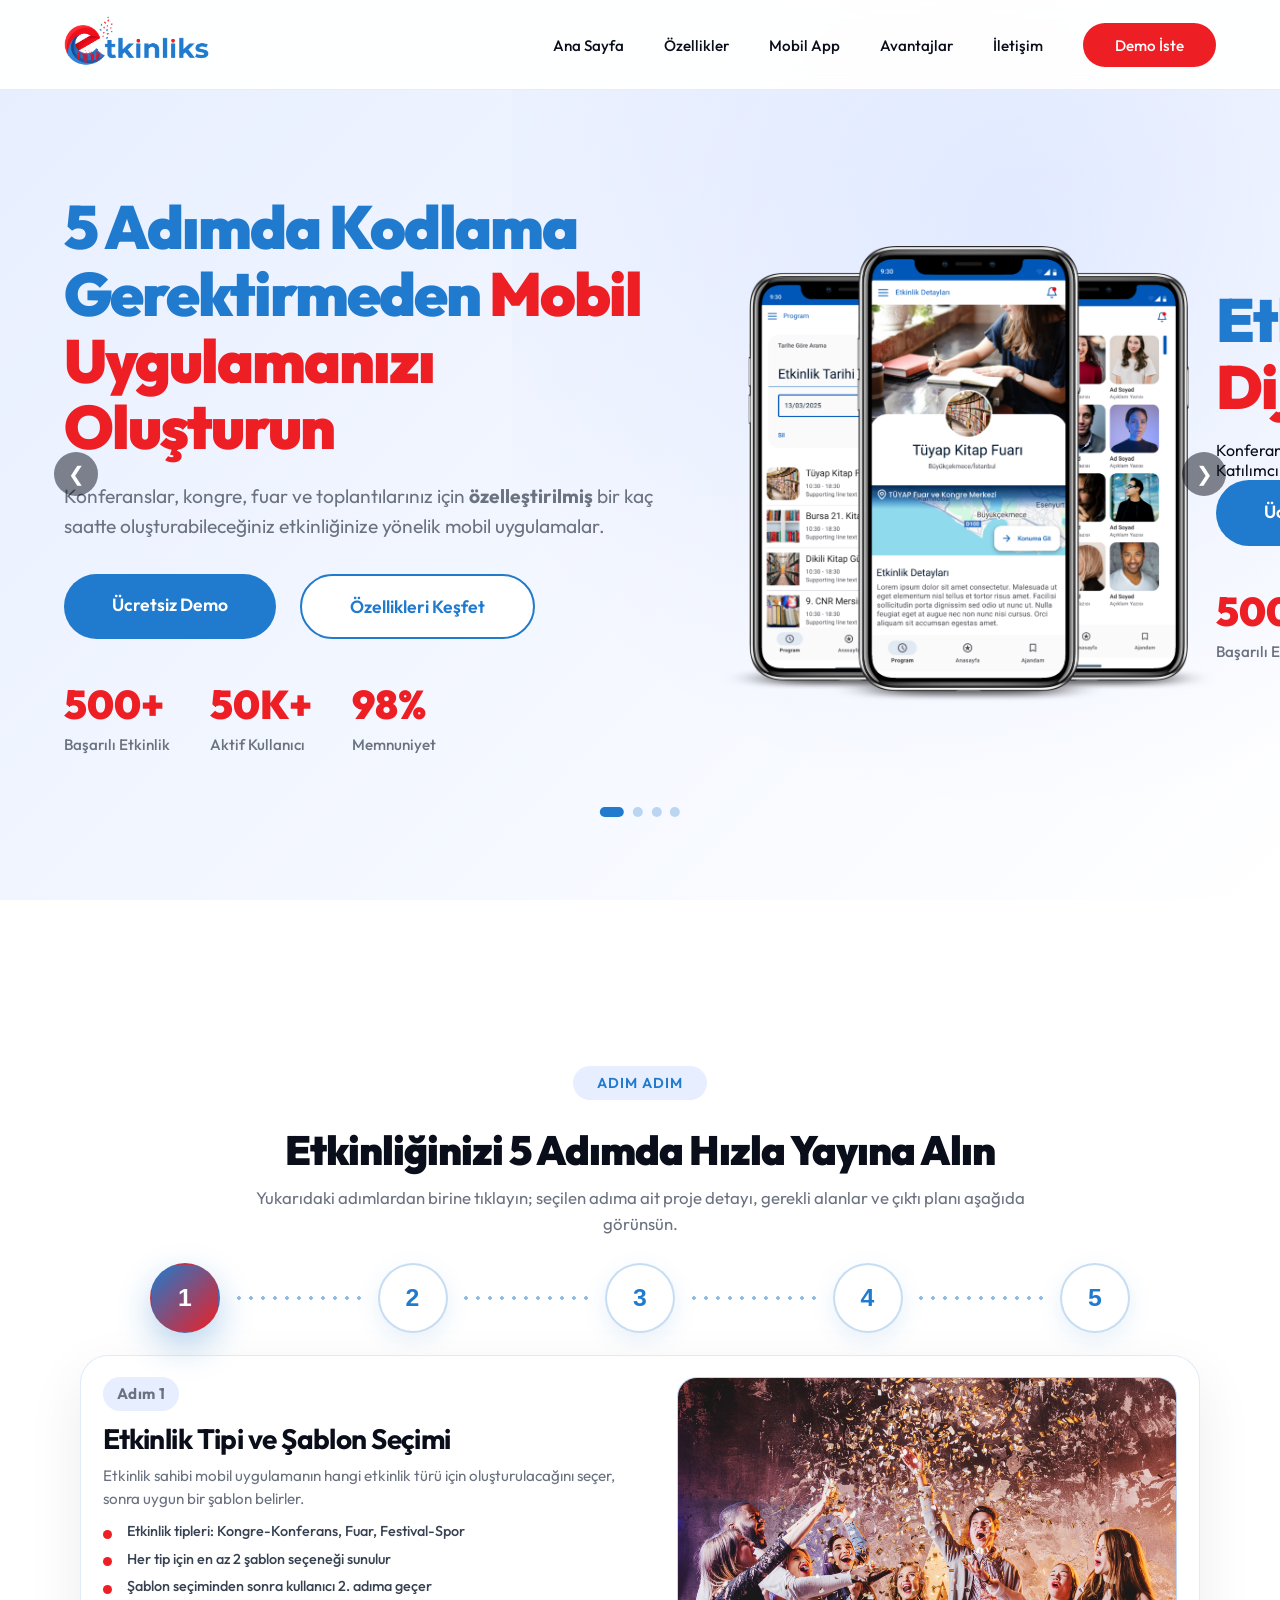
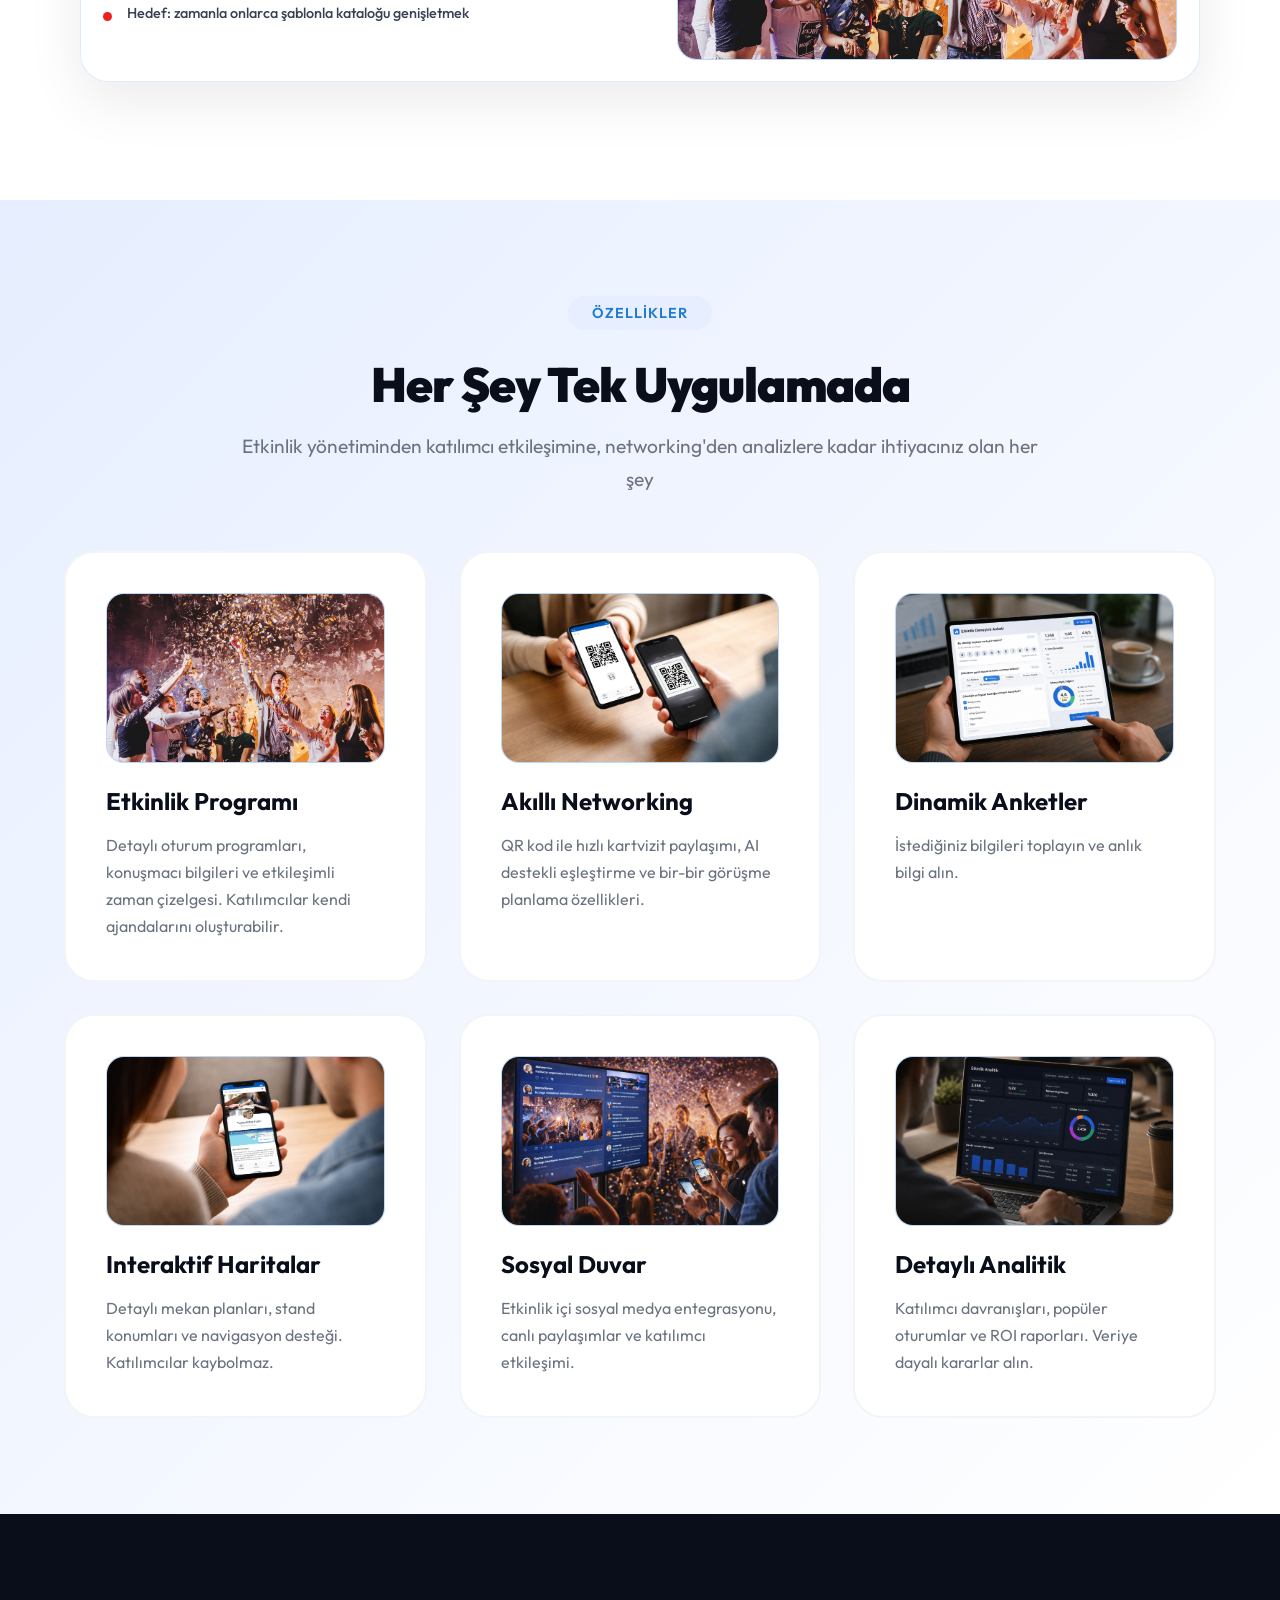
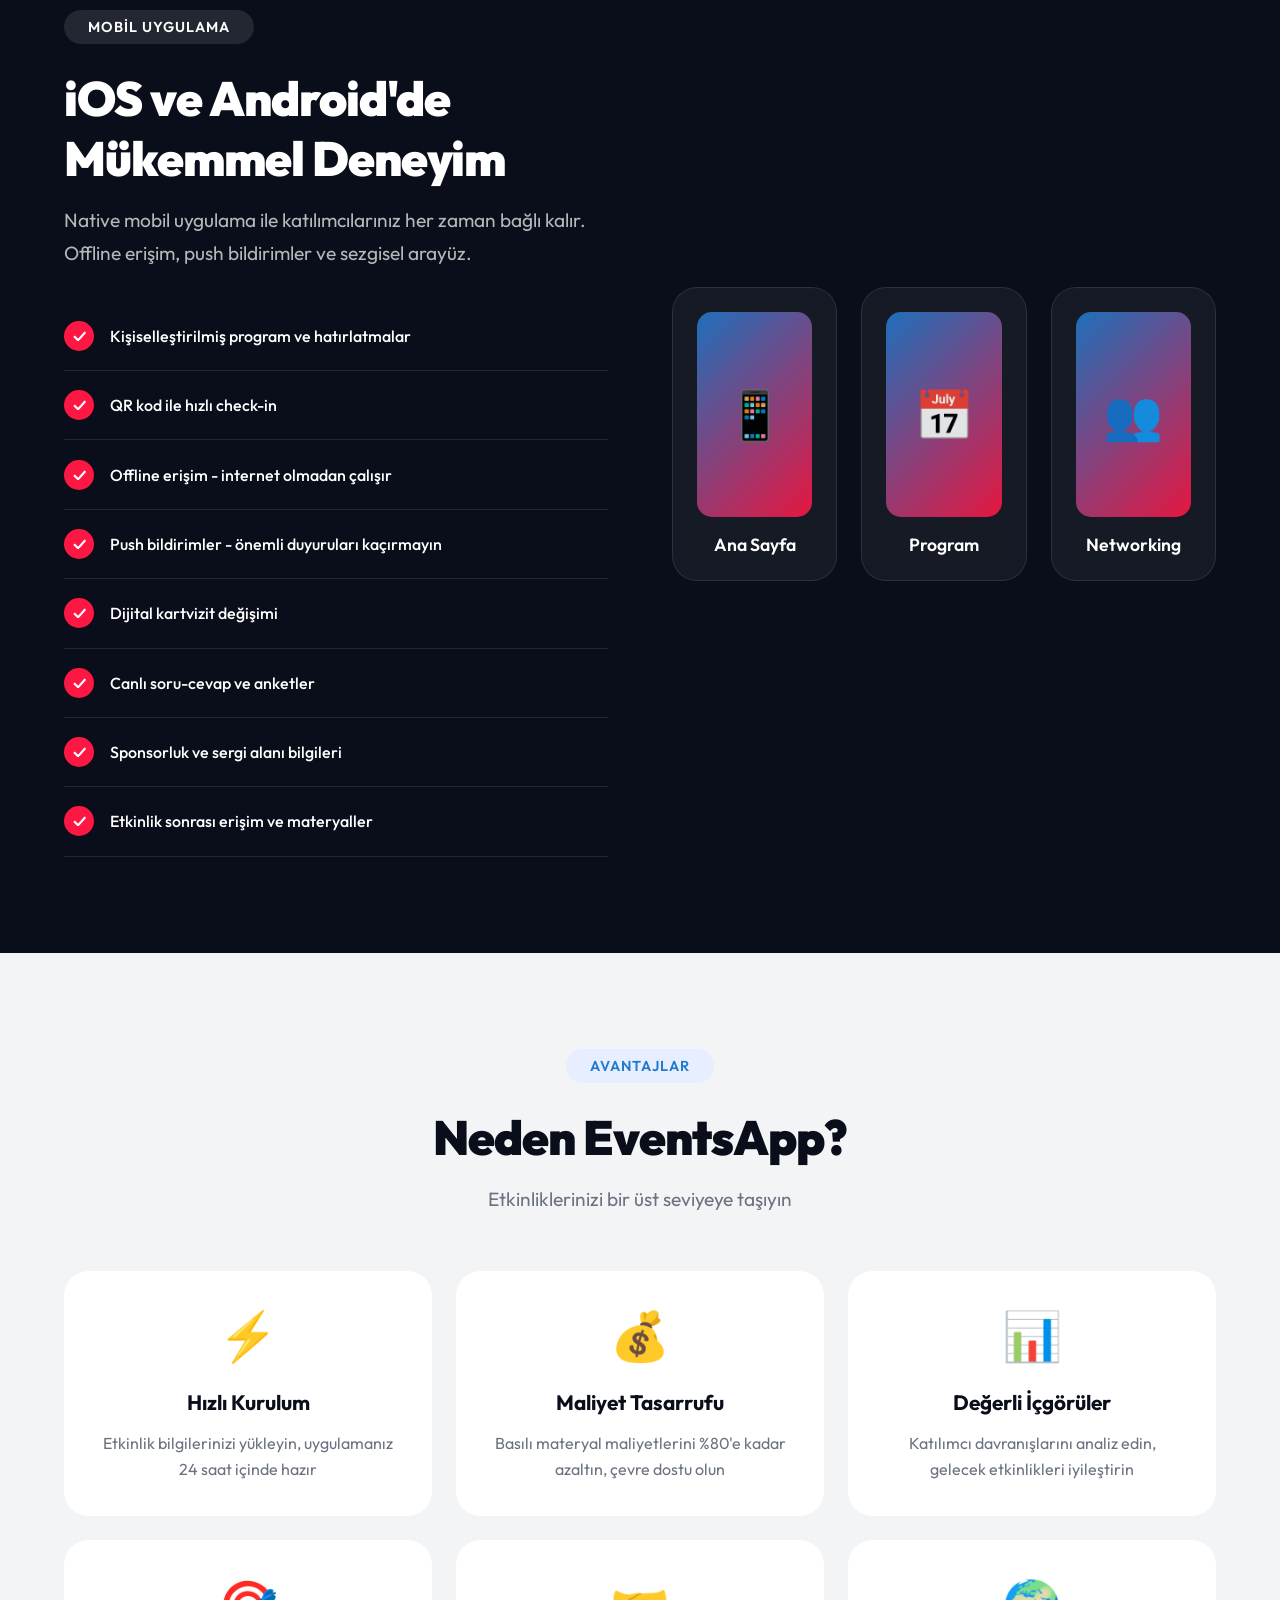
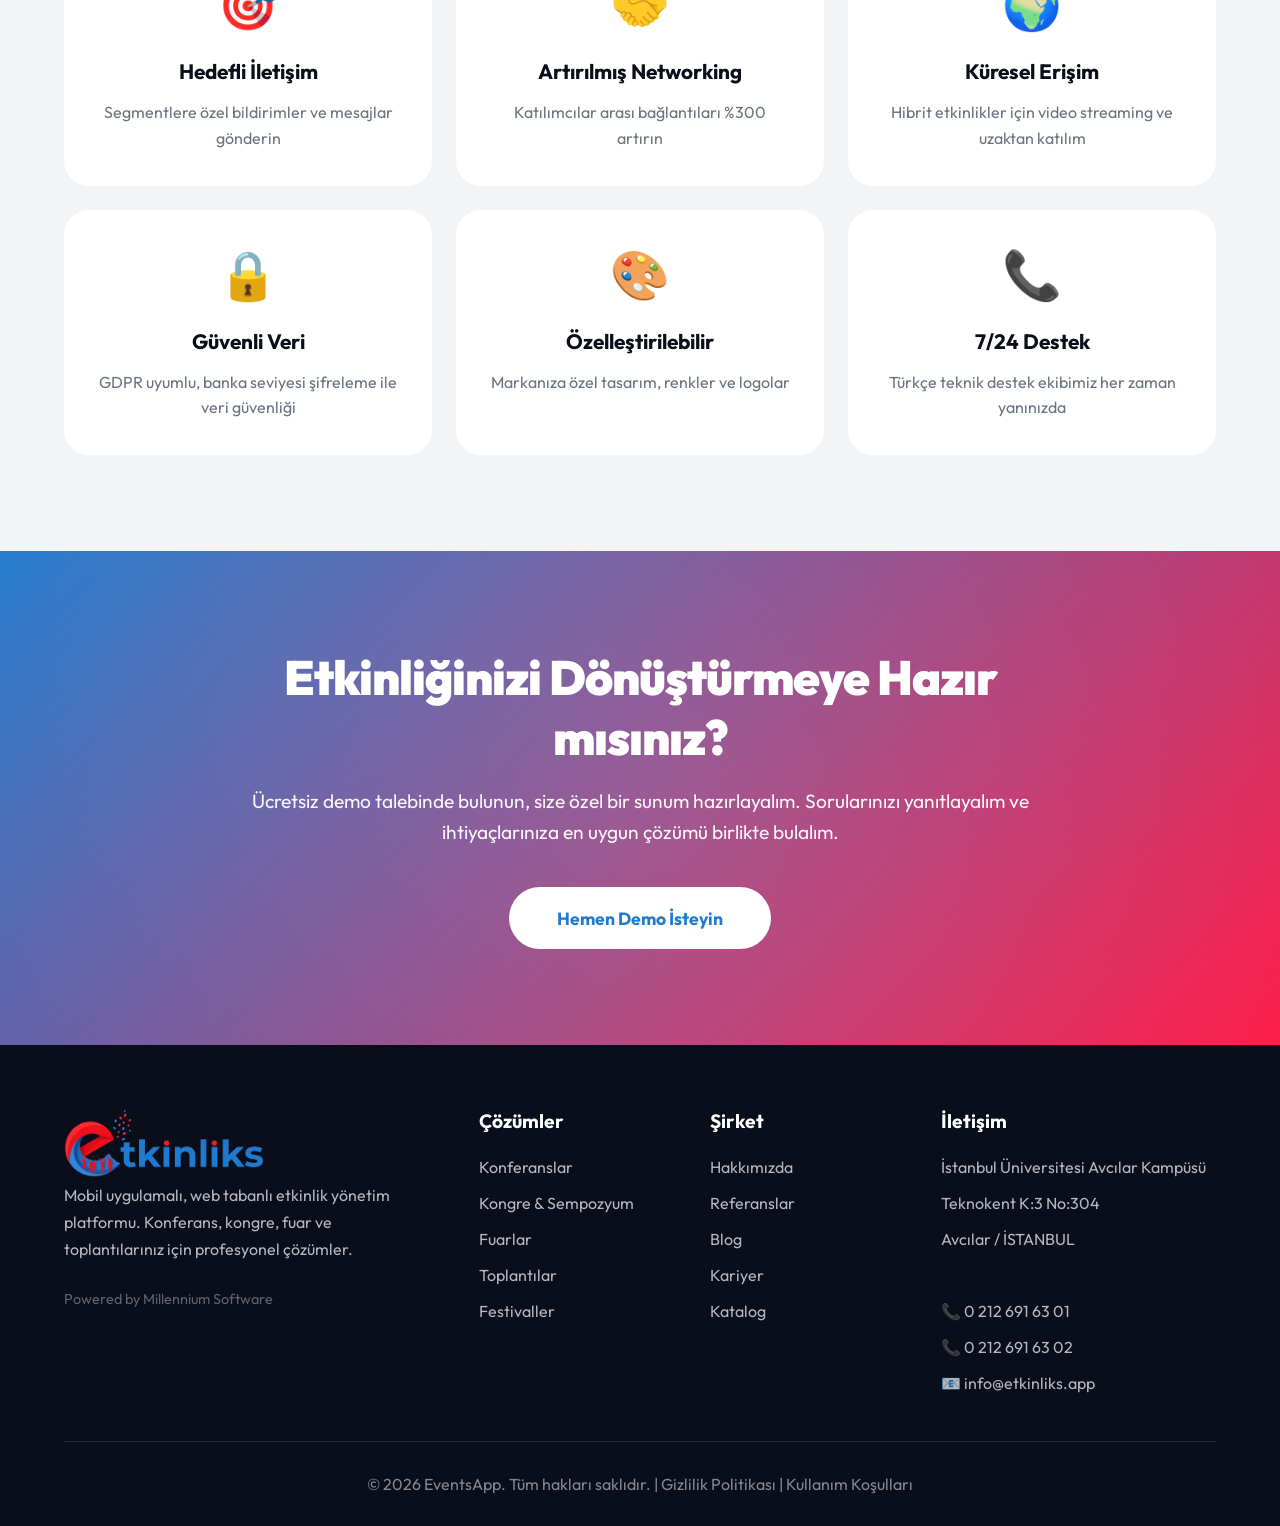
==== index.html @ 1694e29f "5 adım kısmının eklenmesi" ====
<!DOCTYPE html>
<html lang="tr">
<head>
    <meta charset="UTF-8">
    <meta name="viewport" content="width=device-width, initial-scale=1.0">
    <title>EventsApp - Etkinliklerinizi Dijitalleştirin</title>
    <meta name="description" content="EventsApp ile etkinlikleriniz için özel mobil uygulama oluşturun. Katılımcı deneyimini geliştirin, networking'i kolaylaştırın, etkinlik verilerinizi analiz edin.">
    <link rel="preconnect" href="https://fonts.googleapis.com">
    <link rel="preconnect" href="https://fonts.gstatic.com" crossorigin>
    <link rel="stylesheet" href="style.css">
    <link href="https://fonts.googleapis.com/css2?family=Outfit:wght@300;400;500;600;700;800;900&family=Space+Mono:wght@400;700&display=swap" rel="stylesheet">
</head>
<body>
    <!-- Navigation -->
    <nav class="nav">
        <div class="logo"><img style="max-height: 50px;" src="images/logo_uzun.png"></div>
        <ul class="nav-links">
            <li><a href="index.html">Ana Sayfa</a></li>
            <li><a href="ozellikler.html">Özellikler</a></li>
            <li><a href="mobilapp.html">Mobil App</a></li>
            <li><a href="avantajlar.html">Avantajlar</a></li>
            <li><a href="iletisim.html">İletişim</a></li>
            <li><a href="demoiste.html" class="cta-button">Demo İste</a></li>
        </ul>
    </nav>

    <!-- Hero Section -->
    <section class="hero">
        <div class="hero-carousel" id="heroCarousel">
            <button class="hero-nav hero-prev" type="button" aria-label="Önceki slayt">&#10094;</button>
            <div class="hero-track">
                <article class="hero-slide">
                    <div class="hero-content">
                        <div class="hero-text-2">
                            <h1><span style="color:#207acd">5 Adımda Kodlama Gerektirmeden</span> <span class="gradient-text">Mobil Uygulamanızı Oluşturun</span></h1>
                            <p>Konferanslar, kongre, fuar ve toplantılarınız için <span style="font-weight: bold;">özelleştirilmiş</span> bir kaç saatte oluşturabileceğiniz etkinliğinize yönelik mobil uygulamalar.</p>
                            <div class="hero-buttons">
                                <a href="demoiste.html" class="btn-primary">Ücretsiz Demo</a>
                                <a href="ozellikler.html" class="btn-secondary">Özellikleri Keşfet</a>
                            </div>
                            <div class="stats">
                                <div class="stat">
                                    <span class="stat-number">500+</span>
                                    <span class="stat-label">Başarılı Etkinlik</span>
                                </div>
                                <div class="stat">
                                    <span class="stat-number">50K+</span>
                                    <span class="stat-label">Aktif Kullanıcı</span>
                                </div>
                                <div class="stat">
                                    <span class="stat-number">98%</span>
                                    <span class="stat-label">Memnuniyet</span>
                                </div>
                            </div>
                        </div>
                        <div class="hero-phone">
                            <div class="phone-mockup">
                                <img src="images/telefon3.png" alt="EventsApp mobil uygulama">
                            </div>
                        </div>
                    </div>
                </article>
                <article class="hero-slide">
                    <div class="hero-content">
                        <div class="hero-text">
                            <h1><span style="color:#207acd">Etkinliklerinizi</span> <span class="gradient-text">Dijitalleştirin</span></h1>
                            <p>Konferanslar, kongre, fuar ve toplantılarınız için özelleştirilmiş mobil uygulamalar. Katılımcı deneyimini yükseltin, networking'i kolaylaştırın.</p>
                            <div class="hero-buttons">
                                <a href="demoiste.html" class="btn-primary">Ücretsiz Demo</a>
                                <a href="ozellikler.html" class="btn-secondary">Özellikleri Keşfet</a>
                            </div>
                            <div class="stats">
                                <div class="stat">
                                    <span class="stat-number">500+</span>
                                    <span class="stat-label">Başarılı Etkinlik</span>
                                </div>
                                <div class="stat">
                                    <span class="stat-number">50K+</span>
                                    <span class="stat-label">Aktif Kullanıcı</span>
                                </div>
                                <div class="stat">
                                    <span class="stat-number">98%</span>
                                    <span class="stat-label">Memnuniyet</span>
                                </div>
                            </div>
                        </div>
                        <div class="hero-phone">
                            <div class="phone-mockup">
                                <img src="images/telefon3.png" alt="EventsApp mobil uygulama">
                            </div>
                        </div>
                    </div>
                </article>
                <article class="hero-slide">
                    <div class="hero-content">
                        <div class="hero-text">
                            <h1><span style="color:#207acd">Katılımcı</span> <span class="gradient-text">Etkileşimini Artırın</span></h1>
                            <p>Canlı anket, soru-cevap, push bildirim ve sosyal duvar özellikleriyle etkinlik anını daha dinamik ve ölçülebilir hale getirin.</p>
                            <div class="hero-buttons">
                                <a href="mobilapp.html" class="btn-primary">Mobil Deneyimi İncele</a>
                                <a href="avantajlar.html" class="btn-secondary">Avantajları Gör</a>
                            </div>
                            <div class="stats">
                                <div class="stat">
                                    <span class="stat-number">3x</span>
                                    <span class="stat-label">Daha Fazla Etkileşim</span>
                                </div>
                                <div class="stat">
                                    <span class="stat-number">%80</span>
                                    <span class="stat-label">Daha Az Basılı İçerik</span>
                                </div>
                                <div class="stat">
                                    <span class="stat-number">24s</span>
                                    <span class="stat-label">Hızlı Kurulum</span>
                                </div>
                            </div>
                        </div>
                        <div class="hero-phone">
                            <div class="phone-mockup">
                                <img src="images/telefon3.png" alt="EventsApp etkileşim ekranı">
                            </div>
                        </div>
                    </div>
                </article>
                <article class="hero-slide">
                    <div class="hero-content">
                        <div class="hero-text">
                            <h1><span style="color:#207acd">Veriye Dayalı</span> <span class="gradient-text">Etkinlik Yönetimi</span></h1>
                            <p>Katılım verileri, popüler oturumlar ve sponsor görünürlüğünü tek panelden izleyin. Sonraki etkinliklerinizi daha güçlü planlayın.</p>
                            <div class="hero-buttons">
                                <a href="demoiste.html" class="btn-primary">Canlı Demo Planla</a>
                                <a href="iletisim.html" class="btn-secondary">Bizimle İletişime Geç</a>
                            </div>
                            <div class="stats">
                                <div class="stat">
                                    <span class="stat-number">%100</span>
                                    <span class="stat-label">Anlık Raporlama</span>
                                </div>
                                <div class="stat">
                                    <span class="stat-number">ROI</span>
                                    <span class="stat-label">Sponsor Ölçümleme</span>
                                </div>
                                <div class="stat">
                                    <span class="stat-number">7/24</span>
                                    <span class="stat-label">Uzman Destek</span>
                                </div>
                            </div>
                        </div>
                        <div class="hero-phone">
                            <div class="phone-mockup">
                                <img src="images/telefon3.png" alt="EventsApp analitik ekranı">
                            </div>
                        </div>
                    </div>
                </article>
            </div>
            <button class="hero-nav hero-next" type="button" aria-label="Sonraki slayt">&#10095;</button>
            <div class="hero-dots" aria-label="Hero slaytları">
                <button class="hero-dot active" type="button" aria-label="1. slayta git"></button>
                <button class="hero-dot" type="button" aria-label="2. slayta git"></button>
                <button class="hero-dot" type="button" aria-label="3. slayta git"></button>
                <button class="hero-dot" type="button" aria-label="4. slayta git"></button>
            </div>
        </div>
    </section>

    <!-- Steps Section -->
    <section class="steps" id="steps">
        <div class="steps-inner">
            <div class="section-header">
                <span class="section-tag">Adım Adım</span>
                <h2>Etkinliğinizi 5 Adımda Hızla Yayına Alın</h2>
                <p>Yukarıdaki adımlardan birine tıklayın; seçilen adıma ait proje detayı, gerekli alanlar ve çıktı planı aşağıda görünsün.</p>
            </div>

            <div class="steps-flow" role="tablist" aria-label="Etkinlik adımları">
                <button class="step-node active" type="button" role="tab" aria-selected="true" aria-controls="step-panel-1" id="step-tab-1" data-step-target="1">1</button>
                <div class="step-connector" aria-hidden="true"></div>
                <button class="step-node" type="button" role="tab" aria-selected="false" aria-controls="step-panel-2" id="step-tab-2" data-step-target="2">2</button>
                <div class="step-connector" aria-hidden="true"></div>
                <button class="step-node" type="button" role="tab" aria-selected="false" aria-controls="step-panel-3" id="step-tab-3" data-step-target="3">3</button>
                <div class="step-connector" aria-hidden="true"></div>
                <button class="step-node" type="button" role="tab" aria-selected="false" aria-controls="step-panel-4" id="step-tab-4" data-step-target="4">4</button>
                <div class="step-connector" aria-hidden="true"></div>
                <button class="step-node" type="button" role="tab" aria-selected="false" aria-controls="step-panel-5" id="step-tab-5" data-step-target="5">5</button>
            </div>

            <div class="steps-panels">
                <article class="step-panel active" id="step-panel-1" role="tabpanel" aria-labelledby="step-tab-1" data-step-panel="1">
                    <div class="step-panel-text">
                        <p class="step-panel-kicker">Adım 1</p>
                        <h3>Etkinlik Tipi ve Şablon Seçimi</h3>
                        <p>Etkinlik sahibi mobil uygulamanın hangi etkinlik türü için oluşturulacağını seçer, sonra uygun bir şablon belirler.</p>
                        <ul>
                            <li>Etkinlik tipleri: Kongre-Konferans, Fuar, Festival-Spor</li>
                            <li>Her tip için en az 2 şablon seçeneği sunulur</li>
                            <li>Şablon seçiminden sonra kullanıcı 2. adıma geçer</li>
                            <li>Hedef: zamanla onlarca şablonla kataloğu genişletmek</li>
                        </ul>
                    </div>
                    <div class="step-panel-media">
                        <img src="images/etkinlik-yönetimi.jpg" alt="Planlama aşaması">
                    </div>
                </article>

                <article class="step-panel" id="step-panel-2" role="tabpanel" aria-labelledby="step-tab-2" data-step-panel="2" hidden>
                    <div class="step-panel-text">
                        <p class="step-panel-kicker">Adım 2</p>
                        <h3>Etkinliğin Genel Bilgileri</h3>
                        <p>Bu adımda etkinliğe ait temel bilgiler, medya dosyaları, adres ve katılımcı kayıt alanları toplanır.</p>
                        <ul>
                            <li>Etkinlik adı, açıklama, başlangıç-bitiş tarihi, time zone</li>
                            <li>Logo, afiş, adres ve harita gösterimi</li>
                            <li>Dil seçimi, beklenen-gerçekleşen katılımcı sayıları</li>
                            <li>Public/Private seçimi ve private için ziyaretçi listesi</li>
                            <li>Kayıt formu alanları: isim, yaş, cinsiyet, e-posta, telefon, eğitim, meslek, şehir, ülke, kurum</li>
                        </ul>
                    </div>
                    <div class="step-panel-media">
                        <img src="images/SosyalDuvar.png" alt="Tasarım aşaması">
                    </div>
                </article>

                <article class="step-panel" id="step-panel-3" role="tabpanel" aria-labelledby="step-tab-3" data-step-panel="3" hidden>
                    <div class="step-panel-text">
                        <p class="step-panel-kicker">Adım 3</p>
                        <h3>Ana Sayfa ve Menü Wizard</h3>
                        <p>Kullanıcı, mobil uygulamada yer alacak sayfaları seçer; menüdeki sıralama ve ana sayfa görünürlüğünü belirler.</p>
                        <ul>
                            <li>Yaklaşık 30 sayfadan seçim: Program, Speakers, Sponsors, Map, FAQ, Notes, News, QR, Contact vb.</li>
                            <li>Seçilen başlıkların menü sırası belirlenir</li>
                            <li>Her başlık için içerik ekranları ayrı ayrı doldurulur</li>
                            <li>Kontrol panelden sonradan ekleme-çıkarma-düzenleme yapılabilir</li>
                        </ul>
                    </div>
                    <div class="step-panel-media">
                        <img src="images/qr_hizli.png" alt="Kurulum aşaması">
                    </div>
                </article>

                <article class="step-panel" id="step-panel-4" role="tabpanel" aria-labelledby="step-tab-4" data-step-panel="4" hidden>
                    <div class="step-panel-text">
                        <p class="step-panel-kicker">Adım 4</p>
                        <h3>Reklam Görselleri ve Son Önizleme</h3>
                        <p>Kullanıcı sponsor reklamlarını ekler; web view üzerinden uygulamanın tahmini son görünümünü görür.</p>
                        <ul>
                            <li>Sponsor banner ve reklam alanları yüklenir</li>
                            <li>Mobil önizleme ekranında genel akış kontrol edilir</li>
                            <li>Her şey hazırsa kullanıcı 5. adıma yönlendirilir</li>
                        </ul>
                    </div>
                    <div class="step-panel-media">
                        <img src="images/DinamikAnket.png" alt="Test aşaması">
                    </div>
                </article>

                <article class="step-panel" id="step-panel-5" role="tabpanel" aria-labelledby="step-tab-5" data-step-panel="5" hidden>
                    <div class="step-panel-text">
                        <p class="step-panel-kicker">Adım 5</p>
                        <h3>Yayına Gönderme ve Analiz</h3>
                        <p>Sistem eksik içerikleri kontrol eder; uygunluk sağlandığında yayın talebi oluşturulur ve wizard tamamlanır.</p>
                        <ul>
                            <li>Menü-içerik tutarlılık kontrolü otomatik yapılır (ör: X menüsü varsa link/hashtag zorunlu)</li>
                            <li>Yayın sonrası panelde indirme sayıları, platform dağılımı (iOS-Android), kayıt ve bildirim yönetimi izlenir</li>
                            <li>Anketler, davranış verileri, istek-şikayetler ve demografik kırılımlarla raporlama sağlanır</li>
                            <li>Başarı ölçütü: kodlama gerektirmeden birkaç gün içinde etkinliğe özel mobil uygulama çıkarmak</li>
                        </ul>
                    </div>
                    <div class="step-panel-media">
                        <img src="images/DetayliAnalitik.png" alt="Yayınlama aşaması">
                    </div>
                </article>
            </div>
        </div>
    </section>

    <!-- Features Section -->
    <section class="features" id="features">
        <div class="section-header">
            <span class="section-tag">Özellikler</span>
            <h2>Her Şey Tek Uygulamada</h2>
            <p>Etkinlik yönetiminden katılımcı etkileşimine, networking'den analizlere kadar ihtiyacınız olan her şey</p>
        </div>
        <div class="features-grid">
            <div class="feature-card fade-in-up delay-1">
                <div class="feature-visual"><img src="images/etkinlik-yönetimi.jpg" alt="Etkinlik yönetimi"></div>
                <h3>Etkinlik Programı</h3>
                <p>Detaylı oturum programları, konuşmacı bilgileri ve etkileşimli zaman çizelgesi. Katılımcılar kendi ajandalarını oluşturabilir.</p>
            </div>
            <div class="feature-card fade-in-up delay-2">
                <div class="feature-visual"><img src="images/qr_hizli.png" alt="Etkinlik yönetimi"></div>
                <h3>Akıllı Networking</h3>
                <p>QR kod ile hızlı kartvizit paylaşımı, AI destekli eşleştirme ve bir-bir görüşme planlama özellikleri.</p>
            </div>
            <div class="feature-card fade-in-up delay-3">
                <div class="feature-visual"><img src="images/DinamikAnket.png" alt="Etkinlik yönetimi"></div>
                <h3>Dinamik Anketler</h3>
                <p>İstediğiniz bilgileri toplayın ve anlık bilgi alın.</p>
            </div>
            <div class="feature-card fade-in-up delay-4">
                <div class="feature-visual"><img src="images/InteraktifHarita.png" alt="Etkinlik yönetimi"></div>
                <h3>Interaktif Haritalar</h3>
                <p>Detaylı mekan planları, stand konumları ve navigasyon desteği. Katılımcılar kaybolmaz.</p>
            </div>
            <div class="feature-card fade-in-up delay-5">
                <div class="feature-visual"><img src="images/SosyalDuvar.png" alt="Etkinlik yönetimi"></div>
                <h3>Sosyal Duvar</h3>
                <p>Etkinlik içi sosyal medya entegrasyonu, canlı paylaşımlar ve katılımcı etkileşimi.</p>
            </div>
            <div class="feature-card fade-in-up delay-6">
                <div class="feature-visual"><img src="images/DetayliAnalitik.png" alt="Etkinlik yönetimi"></div>
                <h3>Detaylı Analitik</h3>
                <p>Katılımcı davranışları, popüler oturumlar ve ROI raporları. Veriye dayalı kararlar alın.</p>
            </div>
        </div>
    </section>

    <!-- Mobile Features -->
    <section class="mobile-features" id="mobile">
        <div class="mobile-content">
            <div>
                <div class="section-header">
                    <span class="section-tag">Mobil Uygulama</span>
                    <h2>iOS ve Android'de Mükemmel Deneyim</h2>
                    <p>Native mobil uygulama ile katılımcılarınız her zaman bağlı kalır. Offline erişim, push bildirimler ve sezgisel arayüz.</p>
                </div>
                <ul class="feature-list">
                    <li>Kişiselleştirilmiş program ve hatırlatmalar</li>
                    <li>QR kod ile hızlı check-in</li>
                    <li>Offline erişim - internet olmadan çalışır</li>
                    <li>Push bildirimler - önemli duyuruları kaçırmayın</li>
                    <li>Dijital kartvizit değişimi</li>
                    <li>Canlı soru-cevap ve anketler</li>
                    <li>Sponsorluk ve sergi alanı bilgileri</li>
                    <li>Etkinlik sonrası erişim ve materyaller</li>
                </ul>
            </div>
            <div class="mobile-screens">
                <div class="screen-card delay-1">
                    <div class="screen-preview">📱</div>
                    <h4>Ana Sayfa</h4>
                </div>
                <div class="screen-card delay-2">
                    <div class="screen-preview">📅</div>
                    <h4>Program</h4>
                </div>
                <div class="screen-card delay-3">
                    <div class="screen-preview">👥</div>
                    <h4>Networking</h4>
                </div>
            </div>
        </div>
    </section>

    <!-- Benefits Section -->
    <section class="benefits" id="benefits">
        <div class="section-header">
            <span class="section-tag">Avantajlar</span>
            <h2>Neden EventsApp?</h2>
            <p>Etkinliklerinizi bir üst seviyeye taşıyın</p>
        </div>
        <div class="benefits-grid">
            <div class="benefit-card">
                <span class="benefit-icon">⚡</span>
                <h3>Hızlı Kurulum</h3>
                <p>Etkinlik bilgilerinizi yükleyin, uygulamanız 24 saat içinde hazır</p>
            </div>
            <div class="benefit-card">
                <span class="benefit-icon">💰</span>
                <h3>Maliyet Tasarrufu</h3>
                <p>Basılı materyal maliyetlerini %80'e kadar azaltın, çevre dostu olun</p>
            </div>
            <div class="benefit-card">
                <span class="benefit-icon">📊</span>
                <h3>Değerli İçgörüler</h3>
                <p>Katılımcı davranışlarını analiz edin, gelecek etkinlikleri iyileştirin</p>
            </div>
            <div class="benefit-card">
                <span class="benefit-icon">🎯</span>
                <h3>Hedefli İletişim</h3>
                <p>Segmentlere özel bildirimler ve mesajlar gönderin</p>
            </div>
            <div class="benefit-card">
                <span class="benefit-icon">🤝</span>
                <h3>Artırılmış Networking</h3>
                <p>Katılımcılar arası bağlantıları %300 artırın</p>
            </div>
            <div class="benefit-card">
                <span class="benefit-icon">🌍</span>
                <h3>Küresel Erişim</h3>
                <p>Hibrit etkinlikler için video streaming ve uzaktan katılım</p>
            </div>
            <div class="benefit-card">
                <span class="benefit-icon">🔒</span>
                <h3>Güvenli Veri</h3>
                <p>GDPR uyumlu, banka seviyesi şifreleme ile veri güvenliği</p>
            </div>
            <div class="benefit-card">
                <span class="benefit-icon">🎨</span>
                <h3>Özelleştirilebilir</h3>
                <p>Markanıza özel tasarım, renkler ve logolar</p>
            </div>
            <div class="benefit-card">
                <span class="benefit-icon">📞</span>
                <h3>7/24 Destek</h3>
                <p>Türkçe teknik destek ekibimiz her zaman yanınızda</p>
            </div>
        </div>
    </section>

    <!-- CTA Section -->
    <section class="cta-section" id="demo">
        <div class="cta-content">
            <h2>Etkinliğinizi Dönüştürmeye Hazır mısınız?</h2>
            <p>Ücretsiz demo talebinde bulunun, size özel bir sunum hazırlayalım. Sorularınızı yanıtlayalım ve ihtiyaçlarınıza en uygun çözümü birlikte bulalım.</p>
            <a href="demoiste.html" class="btn-white">Hemen Demo İsteyin</a>
        </div>
    </section>

    <!-- Footer -->
    <footer class="footer" id="contact">
        <div class="footer-content">
            <div class="footer-brand">
                <img src="images/logo_uzun.png" alt="Etkinliks Logo" style="max-width: 200px;">
                <p>Mobil uygulamalı, web tabanlı etkinlik yönetim platformu. Konferans, kongre, fuar ve toplantılarınız için profesyonel çözümler.</p>
                <p style="opacity: 0.5; font-size: 0.9rem;">Powered by Millennium Software</p>
            </div>
            <div>
                <h4>Çözümler</h4>
                <ul class="footer-links">
                    <li><a href="#">Konferanslar</a></li>
                    <li><a href="#">Kongre & Sempozyum</a></li>
                    <li><a href="#">Fuarlar</a></li>
                    <li><a href="#">Toplantılar</a></li>
                    <li><a href="#">Festivaller</a></li>
                </ul>
            </div>
            <div>
                <h4>Şirket</h4>
                <ul class="footer-links">
                    <li><a href="#">Hakkımızda</a></li>
                    <li><a href="#">Referanslar</a></li>
                    <li><a href="#">Blog</a></li>
                    <li><a href="#">Kariyer</a></li>
                    <li><a href="#">Katalog</a></li>
                </ul>
            </div>
            <div>
                <h4>İletişim</h4>
                <ul class="contact-info">
                    <li>İstanbul Üniversitesi Avcılar Kampüsü</li>
                    <li>Teknokent K:3 No:304</li>
                    <li>Avcılar / İSTANBUL</li>
                    <li><br></li>
                    <li>📞 0 212 691 63 01</li>
                    <li>📞 0 212 691 63 02</li>
                    <li>📧 info@etkinliks.app</li>
                </ul>
            </div>
        </div>
        <div class="footer-bottom">
            <p>&copy; 2026 EventsApp. Tüm hakları saklıdır. | Gizlilik Politikası | Kullanım Koşulları</p>
        </div>
    </footer>

    <script>
        // Smooth scrolling
        document.querySelectorAll('a[href^="#"]').forEach(anchor => {
            anchor.addEventListener('click', function (e) {
                e.preventDefault();
                const target = document.querySelector(this.getAttribute('href'));
                if (target) {
                    target.scrollIntoView({ behavior: 'smooth', block: 'start' });
                }
            });
        });

        // Navbar scroll effect
        window.addEventListener('scroll', () => {
            const nav = document.querySelector('.nav');
            if (window.scrollY > 50) {
                nav.classList.add('scrolled');
            } else {
                nav.classList.remove('scrolled');
            }
        });

        // Hero carousel
        const heroCarousel = document.getElementById('heroCarousel');
        if (heroCarousel) {
            const heroTrack = heroCarousel.querySelector('.hero-track');
            const heroSlides = Array.from(heroCarousel.querySelectorAll('.hero-slide'));
            const heroDots = Array.from(heroCarousel.querySelectorAll('.hero-dot'));
            const prevBtn = heroCarousel.querySelector('.hero-prev');
            const nextBtn = heroCarousel.querySelector('.hero-next');

            // Append a clone of the first slide for seamless forward looping.
            const firstClone = heroSlides[0].cloneNode(true);
            firstClone.setAttribute('aria-hidden', 'true');
            heroTrack.appendChild(firstClone);

            const slideCount = heroSlides.length;
            let currentSlide = 0;
            let isTransitioning = false;

            const setTrackPosition = (index, withTransition = true) => {
                heroTrack.style.transition = withTransition ? 'transform 0.55s ease' : 'none';
                heroTrack.style.transform = `translateX(-${index * 100}%)`;
            };

            const updateDots = (index) => {
                const realIndex = ((index % slideCount) + slideCount) % slideCount;
                heroDots.forEach((dot, dotIndex) => {
                    dot.classList.toggle('active', dotIndex === realIndex);
                });
            };

            const goToSlide = (index) => {
                if (isTransitioning) return;
                isTransitioning = true;
                currentSlide = index;
                setTrackPosition(currentSlide, true);
                updateDots(currentSlide);
            };

            heroTrack.addEventListener('transitionend', () => {
                if (currentSlide === slideCount) {
                    // After moving to cloned first slide, jump silently to real first.
                    currentSlide = 0;
                    setTrackPosition(currentSlide, false);
                }

                if (currentSlide < 0) {
                    currentSlide = slideCount - 1;
                    setTrackPosition(currentSlide, false);
                    updateDots(currentSlide);
                }

                isTransitioning = false;
            });

            prevBtn.addEventListener('click', () => goToSlide(currentSlide - 1));
            nextBtn.addEventListener('click', () => goToSlide(currentSlide + 1));
            heroDots.forEach((dot, index) => {
                dot.addEventListener('click', () => goToSlide(index));
            });

            setTrackPosition(0, false);
        }

        // Steps tabs
        const stepNodes = Array.from(document.querySelectorAll('.step-node'));
        const stepPanels = Array.from(document.querySelectorAll('.step-panel'));

        const activateStep = (targetId) => {
            stepNodes.forEach((node) => {
                const isActive = node.dataset.stepTarget === targetId;
                node.classList.toggle('active', isActive);
                node.setAttribute('aria-selected', isActive ? 'true' : 'false');
            });

            stepPanels.forEach((panel) => {
                const isActive = panel.dataset.stepPanel === targetId;
                panel.classList.toggle('active', isActive);
                panel.hidden = !isActive;
            });
        };

        stepNodes.forEach((node) => {
            node.addEventListener('click', () => activateStep(node.dataset.stepTarget));
        });

        // Intersection Observer for fade-in animations
        const observerOptions = {
            threshold: 0.1,
            rootMargin: '0px 0px -50px 0px'
        };

        const observer = new IntersectionObserver((entries) => {
            entries.forEach(entry => {
                if (entry.isIntersecting) {
                    entry.target.style.opacity = '1';
                    entry.target.style.transform = 'translateY(0)';
                }
            });
        }, observerOptions);

        document.querySelectorAll('.fade-in-up').forEach(el => {
            el.style.opacity = '0';
            el.style.transform = 'translateY(30px)';
            observer.observe(el);
        });
    </script>
</body>
</html>
---- style.css ----
:root {
            --primary-blue: #207acd;
            --primary-red: #FF1744;
            --dark-blue: #001A4D;
            --light-blue: #E6EEFF;
            --dark: #0A0E1A;
            --light: #FFFFFF;
            --gray: #6B7280;
            --gray-light: #F3F4F6;
        }

        * {
            margin: 0;
            padding: 0;
            box-sizing: border-box;
        }

        body {
            font-family: 'Outfit', sans-serif;
            color: var(--dark);
            overflow-x: hidden;
            background: var(--light);
        }

        /* Navigation */
        .nav {
            position: fixed;
            top: 0;
            width: 100%;
            z-index: 1000;
            padding: 1rem 5%;
            display: flex;
            justify-content: space-between;
            align-items: center;
            background: rgba(255, 255, 255, 0.95);
            backdrop-filter: blur(10px);
            border-bottom: 1px solid rgba(0, 71, 255, 0.1);
            transition: all 0.3s ease;
        }

        .nav.scrolled {
            padding: 1rem 5%;
            box-shadow: 0 4px 30px rgba(0, 0, 0, 0.05);
        }

        .logo {
            font-size: 1.8rem;
            font-weight: 900;
            background: linear-gradient(135deg, #207acd ,#ed1f24);
            -webkit-background-clip: text;
            -webkit-text-fill-color: transparent;
            background-clip: text;
            letter-spacing: -1px;
        }

        .nav-links {
            display: flex;
            gap: 2.5rem;
            list-style: none;
            align-items: center;
        }

        .nav-links a {
            text-decoration: none;
            color: var(--dark);
            font-weight: 500;
            font-size: 0.95rem;
            transition: color 0.3s;
            position: relative;
        }

        .nav-links a:after {
            content: '';
            position: absolute;
            bottom: -5px;
            left: 0;
            width: 0;
            height: 2px;
            background: var(--primary-blue);
            transition: width 0.3s;
        }

        .nav-links a:hover:after {
            width: 100%;
        }

        .cta-button {
            background: #ed1f24;
            color: white !important;
            padding: 0.8rem 2rem;
            border-radius: 50px;
            font-weight: 600;
            transition: all 0.3s;
            border: none;
            cursor: pointer;
        }

        .cta-button:after {
            display: none !important;
        }

        .cta-button:hover {
            transform: translateY(-2px);
            box-shadow: 0 10px 30px rgba(32, 122, 205, 0.3);
        }

        /* Hero Section */
        .hero {
            min-height: 100vh;
            display: flex;
            align-items: center;
            padding: 6rem 5% 3rem;
            background: linear-gradient(135deg, var(--light-blue) 0%, var(--light) 100%);
            position: relative;
            overflow: hidden;
        }

        .hero:before {
            content: '';
            position: absolute;
            top: -50%;
            right: -20%;
            width: 80%;
            height: 150%;
            background: radial-gradient(circle, rgba(0, 71, 255, 0.08) 0%, transparent 70%);
            animation: float 20s ease-in-out infinite;
        }

        @keyframes float {
            0%, 100% { transform: translate(0, 0) rotate(0deg); }
            50% { transform: translate(-50px, 50px) rotate(5deg); }
        }

        .hero-content {
            display: grid;
            grid-template-columns: 1.2fr 1fr;
            gap: 4rem;
            align-items: center;
            max-width: 1400px;
            margin: 0 auto;
            position: relative;
            z-index: 1;
        }

        .hero-carousel {
            position: relative;
            width: 100%;
            max-width: 1400px;
            margin: 0 auto;
            z-index: 1;
        }

        .hero-track {
            display: flex;
            transition: transform 0.55s ease;
            will-change: transform;
        }

        .hero-slide {
            min-width: 100%;
        }

        .hero-nav {
            position: absolute;
            top: 50%;
            transform: translateY(-50%);
            width: 44px;
            height: 44px;
            border-radius: 50%;
            border: none;
            background: rgba(10, 14, 26, 0.5);
            color: #fff;
            font-size: 1.25rem;
            cursor: pointer;
            z-index: 4;
            transition: background 0.25s ease;
        }

        .hero-nav:hover {
            background: rgba(10, 14, 26, 0.75);
        }

        .hero-prev {
            left: -10px;
        }

        .hero-next {
            right: -10px;
        }

        .hero-dots {
            position: absolute;
            left: 50%;
            bottom: 0.5rem;
            transform: translateX(-50%);
            display: flex;
            gap: 0.55rem;
            z-index: 4;
        }

        .hero-dot {
            width: 10px;
            height: 10px;
            border-radius: 50%;
            border: none;
            background: rgba(32, 122, 205, 0.28);
            cursor: pointer;
            transition: all 0.25s ease;
        }

        .hero-dot.active {
            width: 24px;
            border-radius: 999px;
            background: var(--primary-blue);
        }

        .hero-text h1 {
            font-size: 3.8rem;
            font-weight: 900;
            line-height: 1.1;
            margin-bottom: 1.2rem;
            letter-spacing: -2px;
        }
        .hero-text-2 h1 {
            font-size: 3.8rem;
            font-weight: 900;
            line-height: 1.1;
            margin-bottom: 1.2rem;
            letter-spacing: -2px;
        }

        .gradient-text {
            background: #ed1f24;
            -webkit-background-clip: text;
            -webkit-text-fill-color: transparent;
            background-clip: text;
        }

        .hero-text-2 p {
            font-size: 1.2rem;
            color: var(--gray);
            line-height: 1.6;
            margin-bottom: 2rem;
            max-width: 600px;
        }

        .hero-buttons {
            display: flex;
            gap: 1.5rem;
            margin-bottom: 2.5rem;
        }
        /* Steps Section */
        .steps {
            min-height: 100vh;
            display: flex;
            align-items: center;
            padding: 4.6rem 5% 1.6rem;
            background: linear-gradient(135deg, var(--light) 0%, var(--light) 100%);
            position: relative;
            overflow: hidden;
        }

        .steps .section-header {
            margin: 0 auto 1.6rem;
        }

        .steps .section-header h2 {
            font-size: 2.55rem;
            margin-bottom: 0.6rem;
        }

        .steps .section-header p {
            font-size: 1.05rem;
            line-height: 1.55;
        }

        .steps-inner {
            width: 100%;
            max-width: 1280px;
            margin: 0 auto;
        }

        .steps-flow {
            display: flex;
            align-items: center;
            justify-content: center;
            margin: 1rem auto 1.35rem;
            max-width: 980px;
        }

        .step-node {
            width: 70px;
            height: 70px;
            border-radius: 999px;
            border: 2px solid rgba(32, 122, 205, 0.25);
            background: #ffffff;
            color: var(--primary-blue);
            font-size: 1.55rem;
            font-weight: 800;
            cursor: pointer;
            flex: 0 0 auto;
            transition: all 0.28s ease;
            box-shadow: 0 8px 24px rgba(32, 122, 205, 0.1);
        }

        .step-node:hover {
            transform: translateY(-2px);
            border-color: rgba(32, 122, 205, 0.55);
        }

        .step-node.active {
            background: linear-gradient(135deg, #207acd 0%, #ed1f24 100%);
            border-color: transparent;
            color: #ffffff;
            box-shadow: 0 14px 34px rgba(32, 122, 205, 0.32);
        }

        .step-connector {
            flex: 1;
            min-width: 45px;
            max-width: 150px;
            height: 10px;
            background-image: radial-gradient(circle, rgba(32, 122, 205, 0.5) 2px, transparent 2px);
            background-size: 12px 10px;
            background-repeat: repeat-x;
            background-position: center;
            margin: 0 0.55rem;
        }

        .steps-panels {
            max-width: 1120px;
            margin: 0 auto;
        }

        .step-panel {
            display: none;
            grid-template-columns: 1.1fr 1fr;
            gap: 1.45rem;
            background: #ffffff;
            border: 1px solid rgba(32, 122, 205, 0.14);
            border-radius: 28px;
            padding: 1.35rem;
            box-shadow: 0 20px 55px rgba(10, 14, 26, 0.08);
            animation: fadeInUp 0.35s ease-out;
        }

        .step-panel.active {
            display: grid;
        }

        .step-panel-kicker {
            display: inline-flex;
            align-items: center;
            background: var(--light-blue);
            color: var(--primary-blue);
            font-weight: 700;
            border-radius: 999px;
            padding: 0.35rem 0.9rem;
            margin-bottom: 0.55rem;
            letter-spacing: 0.02em;
            font-size: 0.9rem;
        }

        .step-panel-text h3 {
            font-size: 1.75rem;
            line-height: 1.2;
            margin-bottom: 0.6rem;
            letter-spacing: -0.02em;
        }

        .step-panel-text p {
            color: var(--gray);
            font-size: 0.95rem;
            line-height: 1.48;
            margin-bottom: 0.7rem;
        }

        .step-panel-text ul {
            list-style: none;
            display: grid;
            gap: 0.45rem;
        }

        .step-panel-text li {
            position: relative;
            padding-left: 1.5rem;
            color: #374151;
            line-height: 1.4;
            font-size: 0.9rem;
            font-weight: 500;
        }

        .step-panel-text {
            max-height: 360px;
            overflow-y: auto;
            padding-right: 0.4rem;
        }

        .step-panel-text li:before {
            content: '';
            position: absolute;
            left: 0;
            top: 0.53rem;
            width: 9px;
            height: 9px;
            border-radius: 50%;
            background: #ed1f24;
        }

        .step-panel-media {
            border-radius: 20px;
            overflow: hidden;
            min-height: 240px;
            border: 1px solid rgba(32, 122, 205, 0.16);
            background: #dbe7fb;
        }

        .step-panel-media img {
            width: 100%;
            height: 100%;
            object-fit: cover;
            display: block;
        }

        .btn-primary {
            background: #207acd;
            color: white;
            padding: 1.2rem 3rem;
            border-radius: 50px;
            font-weight: 600;
            font-size: 1.1rem;
            border: none;
            cursor: pointer;
            transition: all 0.3s;
            text-decoration: none;
            display: inline-block;
        }

        .btn-primary:hover {
            transform: translateY(-3px);
            box-shadow: 0 15px 40px rgba(32, 122, 205, 0.3);
        }

        .btn-secondary {
            background: white;
            color: #207acd;
            padding: 1.2rem 3rem;
            border-radius: 50px;
            font-weight: 600;
            font-size: 1.1rem;
            border: 2px solid #207acd;
            cursor: pointer;
            transition: all 0.3s;
            text-decoration: none;
            display: inline-block;
        }

        .btn-secondary:hover {
            background: var(--primary-blue);
            color: white;
            transform: translateY(-3px);
        }

        .stats {
            display: flex;
            gap: 2.5rem;
        }

        .stat {
            text-align: left;
        }

        .stat-number {
            font-size: 2.5rem;
            font-weight: 900;
            background: #ed1f24;
            -webkit-background-clip: text;
            -webkit-text-fill-color: transparent;
            background-clip: text;
            display: block;
            margin-bottom: 0.3rem;
        }

        .stat-label {
            color: var(--gray);
            font-size: 0.95rem;
            font-weight: 500;
        }

        .hero-phone {
            height: clamp(420px, 78vh, 860px);
            max-height: calc(100vh - 6.5rem);
            display: flex;
            align-items: center;
            justify-content: center;
            position: relative;
            animation: phoneFloat 3s ease-in-out infinite;
            overflow: hidden;
        }

        @keyframes phoneFloat {
            0%, 100% { transform: translateY(0); }
            50% { transform: translateY(-20px); }
        }

        .phone-mockup {
            width: min(100%, 520px);
            height: 100%;
            margin: 0 auto;
            display: flex;
            align-items: center;
            justify-content: center;
            position: relative;
        }

        .phone-mockup img {
            display: block;
            width: 100%;
            height: 100%;
            max-width: 100%;
            max-height: 100%;
            object-fit: contain;
        }

        .phone-frame {
            background: var(--dark);
            border-radius: 50px;
            padding: 15px;
            position: relative;
        }

        .phone-notch {
            background: var(--dark);
            width: 40%;
            height: 30px;
            margin: 0 auto;
            border-radius: 0 0 20px 20px;
            position: relative;
            z-index: 2;
        }

        .phone-screen {
            background: linear-gradient(135deg, var(--primary-blue), var(--primary-red));
            border-radius: 40px;
            aspect-ratio: 9/19;
            overflow: hidden;
            position: relative;
        }

        /* Features Section */
        .features {
            padding: 6rem 5%;
            background: linear-gradient(135deg, var(--light-blue) 0%, var(--light) 100%);;
            
        }

        .section-header {
            text-align: center;
            max-width: 800px;
            margin: 0 auto 3.5rem;
        }

        .section-tag {
            display: inline-block;
            background: var(--light-blue);
            color: var(--primary-blue);
            padding: 0.5rem 1.5rem;
            border-radius: 50px;
            font-weight: 600;
            font-size: 0.9rem;
            margin-bottom: 1.5rem;
            text-transform: uppercase;
            letter-spacing: 1px;
        }

        .section-header h2 {
            font-size: 3rem;
            font-weight: 900;
            margin-bottom: 1rem;
            letter-spacing: -1px;
        }

        .section-header p {
            font-size: 1.2rem;
            color: var(--gray);
            line-height: 1.7;
        }

        .features-grid {
            display: grid;
            grid-template-columns: repeat(3, 1fr);
            gap: 2rem;
            max-width: 1400px;
            margin: 0 auto;
        }

        .feature-card {
            background: white;
            padding: 2.5rem;
            border-radius: 30px;
            border: 2px solid var(--gray-light);
            transition: all 0.3s;
            position: relative;
            overflow: hidden;
        }

        .feature-card:before {
            content: '';
            position: absolute;
            top: 0;
            left: 0;
            width: 100%;
            height: 100%;
            background: linear-gradient(135deg, var(--primary-blue), var(--primary-red));
            opacity: 0;
            transition: opacity 0.3s;
        }

        .feature-card:hover {
            transform: translateY(-10px);
            border-color: var(--primary-blue);
            box-shadow: 0 20px 60px rgba(32, 122, 205, 0.15);
        }

        .feature-card:hover:before {
            opacity: 0.03;
        }

        .feature-visual {
            width: 100%;
            aspect-ratio: 16 / 9;
            min-height: 170px;
            border-radius: 18px;
            margin-bottom: 1.4rem;
            position: relative;
            overflow: hidden;
            background-color: #dbe7fb;
            border: 1px solid rgba(32, 122, 205, 0.15);
        }

        .feature-visual img {
            width: 100%;
            height: 100%;
            object-fit: cover;
            display: block;
        }

        .feature-visual:after {
            position: absolute;
            left: 0.9rem;
            bottom: 0.9rem;
            font-size: 0.78rem;
            letter-spacing: 0.04em;
            color: rgba(255, 255, 255, 0.95);
            background: rgba(10, 14, 26, 0.45);
            padding: 0.35rem 0.6rem;
            border-radius: 999px;
        }

        .feature-card h3 {
            font-size: 1.5rem;
            font-weight: 700;
            margin-bottom: 1rem;
            position: relative;
            z-index: 1;
        }

        .feature-card p {
            color: var(--gray);
            line-height: 1.7;
            font-size: 1rem;
            position: relative;
            z-index: 1;
        }

        /* Mobile Features */
        .mobile-features {
            padding: 6rem 5%;
            background: var(--dark);
            color: white;
        }

        .mobile-content {
            display: grid;
            grid-template-columns: 1fr 1fr;
            gap: 4rem;
            max-width: 1400px;
            margin: 0 auto;
            align-items: center;
        }

        .mobile-features .section-header {
            text-align: left;
            margin: 0;
        }

        .mobile-features .section-tag {
            background: rgba(255, 255, 255, 0.1);
            color: white;
        }

        .mobile-features h2 {
            color: white;
        }

        .mobile-features p {
            color: rgba(255, 255, 255, 0.7);
        }

        .feature-list {
            list-style: none;
            margin-top: 2rem;
        }

        .feature-list li {
            padding: 1.2rem 0;
            border-bottom: 1px solid rgba(255, 255, 255, 0.1);
            display: flex;
            align-items: center;
            gap: 1rem;
            font-size: 1rem;
            font-weight: 500;
        }

        .feature-list li:before {
            content: '✓';
            width: 30px;
            height: 30px;
            background: var(--primary-red);
            border-radius: 50%;
            display: flex;
            align-items: center;
            justify-content: center;
            flex-shrink: 0;
            font-weight: 700;
        }

        .mobile-screens {
            display: grid;
            grid-template-columns: repeat(3, 1fr);
            gap: 1.5rem;
        }

        .screen-card {
            background: rgba(255, 255, 255, 0.05);
            border-radius: 25px;
            padding: 1.5rem;
            border: 1px solid rgba(255, 255, 255, 0.1);
            backdrop-filter: blur(10px);
            transition: all 0.3s;
        }

        .screen-card:hover {
            transform: translateY(-10px);
            background: rgba(255, 255, 255, 0.08);
        }

        .screen-preview {
            aspect-ratio: 9/16;
            background: linear-gradient(135deg, var(--primary-blue), var(--primary-red));
            border-radius: 15px;
            margin-bottom: 1rem;
            display: flex;
            align-items: center;
            justify-content: center;
            font-size: 3rem;
            opacity: 0.9;
        }

        .screen-card h4 {
            font-size: 1.1rem;
            font-weight: 600;
            text-align: center;
        }

        /* Benefits Section */
        .benefits {
            padding: 6rem 5%;
            background: var(--gray-light);
        }

        .benefits-grid {
            display: grid;
            grid-template-columns: repeat(3, 1fr);
            gap: 1.5rem;
            max-width: 1400px;
            margin: 2rem auto 0;
        }

        .benefit-card {
            background: white;
            padding: 2rem;
            border-radius: 25px;
            text-align: center;
            transition: all 0.3s;
            border: 2px solid transparent;
        }

        .benefit-card:hover {
            transform: translateY(-5px);
            box-shadow: 0 20px 60px rgba(0, 0, 0, 0.08);
            border-color: var(--primary-blue);
        }

        .benefit-icon {
            font-size: 3rem;
            margin-bottom: 1.5rem;
            display: block;
        }

        .benefit-card h3 {
            font-size: 1.3rem;
            font-weight: 700;
            margin-bottom: 1rem;
            color: var(--dark);
        }

        .benefit-card p {
            color: var(--gray);
            line-height: 1.6;
        }

        /* CTA Section */
        .cta-section {
            padding: 6rem 5%;
            background: linear-gradient(135deg, var(--primary-blue), var(--primary-red));
            color: white;
            text-align: center;
            position: relative;
            overflow: hidden;
        }

        .cta-section:before {
            content: '';
            position: absolute;
            top: -50%;
            left: -50%;
            width: 200%;
            height: 200%;
            background: radial-gradient(circle, rgba(255, 255, 255, 0.1) 0%, transparent 70%);
            animation: rotate 30s linear infinite;
        }

        @keyframes rotate {
            from { transform: rotate(0deg); }
            to { transform: rotate(360deg); }
        }

        .cta-content {
            max-width: 800px;
            margin: 0 auto;
            position: relative;
            z-index: 1;
        }

        .cta-content h2 {
            font-size: 3rem;
            font-weight: 900;
            margin-bottom: 1.2rem;
            letter-spacing: -1px;
        }

        .cta-content p {
            font-size: 1.2rem;
            margin-bottom: 2.5rem;
            opacity: 0.95;
            line-height: 1.6;
        }

        .btn-white {
            background: white;
            color: var(--primary-blue);
            padding: 1.2rem 3rem;
            border-radius: 50px;
            font-weight: 700;
            font-size: 1.1rem;
            border: none;
            cursor: pointer;
            transition: all 0.3s;
            text-decoration: none;
            display: inline-block;
        }

        .btn-white:hover {
            transform: translateY(-3px) scale(1.05);
            box-shadow: 0 20px 60px rgba(0, 0, 0, 0.2);
        }

        /* Footer */
        .footer {
            background: var(--dark);
            color: white;
            padding: 4rem 5% 2rem;
        }

        .footer-content {
            display: grid;
            grid-template-columns: 2fr 1fr 1fr 1.5fr;
            gap: 3rem;
            max-width: 1400px;
            margin: 0 auto 2rem;
        }

        .footer-brand h3 {
            font-size: 2rem;
            font-weight: 900;
            margin-bottom: 1rem;
            background: linear-gradient(135deg, var(--primary-blue), var(--primary-red));
            -webkit-background-clip: text;
            -webkit-text-fill-color: transparent;
            background-clip: text;
        }

        .footer-brand p {
            color: rgba(255, 255, 255, 0.7);
            line-height: 1.7;
            margin-bottom: 1.5rem;
        }

        .footer h4 {
            font-size: 1.2rem;
            font-weight: 700;
            margin-bottom: 1.5rem;
        }

        .footer-links {
            list-style: none;
        }

        .footer-links li {
            margin-bottom: 1rem;
        }

        .footer-links a {
            color: rgba(255, 255, 255, 0.7);
            text-decoration: none;
            transition: color 0.3s;
        }

        .footer-links a:hover {
            color: white;
        }

        .footer-bottom {
            border-top: 1px solid rgba(255, 255, 255, 0.1);
            padding-top: 2rem;
            text-align: center;
            color: rgba(255, 255, 255, 0.5);
        }

        .contact-info {
            list-style: none;
        }

        .contact-info li {
            margin-bottom: 1rem;
            color: rgba(255, 255, 255, 0.7);
        }

        /* Responsive */
        @media (max-width: 1024px) {
            .hero-content {
                grid-template-columns: 1fr;
                text-align: center;
            }

            .hero-nav {
                top: auto;
                bottom: 1.5rem;
                transform: none;
            }

            .hero-prev {
                left: calc(50% - 84px);
            }

            .hero-next {
                right: calc(50% - 84px);
            }

            .hero-phone {
                height: clamp(340px, 62vh, 680px);
                max-height: calc(100vh - 7rem);
            }

            .phone-mockup {
                width: min(100%, 420px);
            }

            .hero-text h1 {
                font-size: 3.5rem;
            }

            .hero-text p {
                margin: 0 auto 2rem;
            }

            .hero-buttons {
                justify-content: center;
            }

            .stats {
                justify-content: center;
            }

            .steps {
                min-height: auto;
                padding-top: 4.2rem;
                padding-bottom: 1.3rem;
            }

            .steps .section-header h2 {
                font-size: 2.2rem;
            }

            .steps-flow {
                max-width: 860px;
                margin-top: 0.85rem;
                margin-bottom: 1rem;
            }

            .step-node {
                width: 62px;
                height: 62px;
                font-size: 1.35rem;
            }

            .step-connector {
                max-width: 110px;
            }

            .step-panel {
                grid-template-columns: 1fr;
            }

            .step-panel-text {
                max-height: 300px;
            }

            .step-panel-media {
                min-height: 210px;
            }

            .features-grid {
                grid-template-columns: repeat(2, 1fr);
            }

            .feature-visual {
                min-height: 160px;
            }

            .mobile-content {
                grid-template-columns: 1fr;
            }

            .benefits-grid {
                grid-template-columns: repeat(2, 1fr);
            }

            .footer-content {
                grid-template-columns: 1fr 1fr;
            }
        }

        @media (max-width: 768px) {
            .nav-links {
                display: none;
            }

            .hero {
                padding-bottom: 5rem;
            }

            .hero-nav {
                width: 38px;
                height: 38px;
                bottom: 0.5rem;
            }

            .hero-prev {
                left: calc(50% - 74px);
            }

            .hero-next {
                right: calc(50% - 74px);
            }

            .hero-phone {
                height: clamp(280px, 48vh, 520px);
                max-height: calc(100vh - 8.5rem);
            }

            .phone-mockup {
                width: min(100%, 320px);
            }

            .hero-text h1 {
                font-size: 2.5rem;
            }

            .hero-text p {
                font-size: 1.1rem;
            }

            .steps {
                min-height: auto;
                padding-top: 4rem;
                padding-bottom: 1rem;
            }

            .steps .section-header {
                margin-bottom: 1rem;
            }

            .steps .section-header h2 {
                font-size: 1.9rem;
            }

            .steps .section-header p {
                font-size: 0.96rem;
            }

            .steps-flow {
                gap: 0.3rem;
                margin-top: 1.2rem;
                margin-bottom: 1.4rem;
            }

            .step-node {
                width: 46px;
                height: 46px;
                font-size: 1.05rem;
            }

            .step-connector {
                min-width: 8px;
                max-width: 32px;
                background-size: 8px 10px;
                margin: 0;
            }

            .step-panel {
                padding: 1rem;
                border-radius: 20px;
                gap: 0.85rem;
            }

            .step-panel-text h3 {
                font-size: 1.45rem;
            }

            .step-panel-text p,
            .step-panel-text li {
                font-size: 0.88rem;
            }

            .step-panel-text {
                max-height: none;
                overflow: visible;
                padding-right: 0;
            }

            .step-panel-media {
                min-height: 170px;
            }

            .features-grid {
                grid-template-columns: 1fr;
            }

            .feature-visual {
                aspect-ratio: 5 / 3;
                min-height: 180px;
            }

            .mobile-screens {
                grid-template-columns: 1fr;
            }

            .benefits-grid {
                grid-template-columns: 1fr;
            }

            .section-header h2 {
                font-size: 2.5rem;
            }

            .cta-content h2 {
                font-size: 2.5rem;
            }

            .footer-content {
                grid-template-columns: 1fr;
            }
        }

        /* Animations */
        @keyframes fadeInUp {
            from {
                opacity: 0;
                transform: translateY(30px);
            }
            to {
                opacity: 1;
                transform: translateY(0);
            }
        }

        .fade-in-up {
            animation: fadeInUp 0.8s ease-out forwards;
        }

        .delay-1 { animation-delay: 0.1s; }
        .delay-2 { animation-delay: 0.2s; }
        .delay-3 { animation-delay: 0.3s; }
        .delay-4 { animation-delay: 0.4s; }
        .delay-5 { animation-delay: 0.5s; }
        .delay-6 { animation-delay: 0.6s; }

        /* Page Theme: Ozellikler */
        .page-ozellikler .hero {
            background:
                repeating-linear-gradient(90deg, rgba(32, 122, 205, 0.07) 0, rgba(32, 122, 205, 0.07) 1px, transparent 1px, transparent 48px),
                repeating-linear-gradient(0deg, rgba(32, 122, 205, 0.07) 0, rgba(32, 122, 205, 0.07) 1px, transparent 1px, transparent 48px),
                linear-gradient(135deg, #f2f8ff 0%, #ffffff 60%);
        }

        .page-ozellikler .hero-text h1 {
            text-transform: uppercase;
            letter-spacing: -1px;
        }

        .page-ozellikler .section-tag {
            background: #0d2b55;
            color: #fff;
        }

        .page-ozellikler .features {
            position: relative;
        }

        .page-ozellikler .features:before {
            content: '';
            position: absolute;
            top: 0;
            left: 0;
            width: 100%;
            height: 10px;
            background: linear-gradient(90deg, #207acd, #00a6ff, #207acd);
        }

        .page-ozellikler .feature-card {
            border-radius: 14px;
            border: 1px solid rgba(13, 43, 85, 0.12);
            box-shadow: none;
        }

        .page-ozellikler .feature-card:hover {
            transform: translateY(-8px) scale(1.01);
            border-color: #0d2b55;
            box-shadow: 0 20px 40px rgba(13, 43, 85, 0.14);
        }

        .page-ozellikler .feature-card h3 {
            padding-left: 0.8rem;
            border-left: 3px solid #207acd;
        }

        .page-ozellikler .cta-section {
            background: linear-gradient(120deg, #0d2b55, #207acd);
        }

        /* Page Theme: Mobil App */
        .page-mobilapp .hero {
            background:
                radial-gradient(circle at 78% 12%, rgba(255, 125, 0, 0.3), transparent 36%),
                radial-gradient(circle at 25% 85%, rgba(32, 122, 205, 0.35), transparent 40%),
                linear-gradient(140deg, #071222 0%, #0b1a33 50%, #112748 100%);
            color: #fff;
        }

        .page-mobilapp .hero-text p,
        .page-mobilapp .stat-label {
            color: rgba(255, 255, 255, 0.78);
        }

        .page-mobilapp .stats {
            gap: 1rem;
            flex-wrap: wrap;
        }

        .page-mobilapp .stat {
            padding: 0.7rem 1rem;
            border-radius: 999px;
            background: rgba(255, 255, 255, 0.08);
            backdrop-filter: blur(10px);
        }

        .page-mobilapp .stat-number {
            font-size: 1.5rem;
            background: linear-gradient(90deg, #ffd089, #ffffff);
            background-clip: text;
            -webkit-background-clip: text;
            -webkit-text-fill-color: transparent;
        }

        .page-mobilapp .mobile-features {
            background: linear-gradient(180deg, #030816, #090f20);
        }

        .page-mobilapp .mobile-features .section-tag {
            background: rgba(255, 145, 0, 0.22);
            color: #ffd089;
        }

        .page-mobilapp .feature-list li:before {
            background: linear-gradient(135deg, #ff9100, #ff5a3c);
        }

        .page-mobilapp .screen-card {
            border-radius: 18px;
            transform: rotate(-1deg);
        }

        .page-mobilapp .screen-card:nth-child(2) {
            transform: rotate(1deg) translateY(-8px);
        }

        .page-mobilapp .screen-card:nth-child(3) {
            transform: rotate(-2deg);
        }

        .page-mobilapp .screen-preview {
            background: linear-gradient(135deg, #ff9f32, #ff5a3c);
            font-weight: 800;
        }

        .page-mobilapp .cta-section {
            background: linear-gradient(120deg, #ff6a3d, #ff9f32);
        }

        /* Page Theme: Avantajlar */
        .page-avantajlar .hero {
            background:
                radial-gradient(circle at 8% 15%, rgba(255, 148, 74, 0.24), transparent 34%),
                radial-gradient(circle at 88% 82%, rgba(255, 74, 74, 0.2), transparent 40%),
                linear-gradient(135deg, #fff8f2 0%, #fff 60%);
        }

        .page-avantajlar .hero-text h1 .gradient-text {
            background: linear-gradient(120deg, #ef4a2f, #ff9e3d);
            background-clip: text;
            -webkit-background-clip: text;
            -webkit-text-fill-color: transparent;
        }

        .page-avantajlar .benefits {
            background: linear-gradient(180deg, #fff6ee, #fff);
        }

        .page-avantajlar .section-tag {
            background: #5c2b16;
            color: #fff3e8;
        }

        .page-avantajlar .benefit-card {
            text-align: left;
            border-radius: 20px;
            border: 1px solid rgba(239, 74, 47, 0.15);
            padding: 1.8rem;
        }

        .page-avantajlar .benefit-icon {
            font-size: 0.78rem;
            letter-spacing: 0.05em;
            font-weight: 700;
            text-transform: uppercase;
            display: inline-flex;
            align-items: center;
            justify-content: center;
            background: linear-gradient(135deg, #ffefe5, #ffd8be);
            color: #7c2f17;
            padding: 0.4rem 0.7rem;
            border-radius: 999px;
            margin-bottom: 1rem;
        }

        .page-avantajlar .benefit-card:hover {
            border-color: #ef4a2f;
            box-shadow: 0 16px 45px rgba(239, 74, 47, 0.15);
        }

        .page-avantajlar .cta-section {
            background: linear-gradient(120deg, #ef4a2f, #ff9e3d);
        }

        /* Page Theme: Demo Iste */
        .page-demoiste .hero {
            background:
                radial-gradient(circle at 85% 10%, rgba(255, 82, 82, 0.25), transparent 38%),
                radial-gradient(circle at 15% 78%, rgba(255, 182, 74, 0.24), transparent 35%),
                linear-gradient(145deg, #fff2f2 0%, #fff7ee 100%);
        }

        .page-demoiste .hero .btn-primary {
            background: linear-gradient(120deg, #ed1f24, #ff7b36);
        }

        .page-demoiste .hero .btn-secondary {
            border-color: #ed1f24;
            color: #ed1f24;
        }

        .page-demoiste .form-wrap {
            padding: 6rem 5%;
            background: linear-gradient(180deg, #fff8f3, #fff);
        }

        .page-demoiste .form-grid {
            max-width: 1200px;
            margin: 0 auto;
            display: grid;
            grid-template-columns: 1fr 1.2fr;
            gap: 2rem;
        }

        .page-demoiste .info-card,
        .page-demoiste .demo-form {
            background: #fff;
            border-radius: 24px;
            padding: 2rem;
            border: 1px solid rgba(237, 31, 36, 0.16);
            box-shadow: 0 18px 45px rgba(88, 21, 8, 0.1);
        }

        .page-demoiste .info-card {
            background: linear-gradient(165deg, #10182f 0%, #1e2d55 100%);
            color: #fff;
        }

        .page-demoiste .info-card p,
        .page-demoiste .info-card .info-list li {
            color: rgba(255, 255, 255, 0.82);
            border-bottom-color: rgba(255, 255, 255, 0.18);
        }

        .page-demoiste .info-card h3,
        .page-demoiste .demo-form h3 {
            margin-bottom: 1rem;
            font-size: 1.6rem;
        }

        .page-demoiste .info-list {
            list-style: none;
            margin-top: 1.2rem;
        }

        .page-demoiste .info-list li {
            padding: 0.8rem 0;
            border-bottom: 1px solid #eef2f7;
            color: var(--gray);
            font-weight: 500;
        }

        .page-demoiste .field-group {
            margin-bottom: 1rem;
        }

        .page-demoiste .field-group label {
            display: block;
            margin-bottom: 0.4rem;
            font-weight: 600;
            color: var(--dark);
        }

        .page-demoiste .field-group input,
        .page-demoiste .field-group select,
        .page-demoiste .field-group textarea {
            width: 100%;
            border: 1px solid #d5deea;
            border-radius: 12px;
            padding: 0.9rem 1rem;
            font-family: 'Outfit', sans-serif;
            font-size: 0.98rem;
            outline: none;
            transition: border-color 0.25s;
        }

        .page-demoiste .field-group input:focus,
        .page-demoiste .field-group select:focus,
        .page-demoiste .field-group textarea:focus {
            border-color: #ed1f24;
        }

        .page-demoiste .form-row {
            display: grid;
            grid-template-columns: 1fr 1fr;
            gap: 0.8rem;
        }

        .page-demoiste .demo-form button {
            width: 100%;
            margin-top: 0.5rem;
            background: linear-gradient(120deg, #ed1f24, #ff7b36);
        }

        @media (max-width: 900px) {
            .page-demoiste .form-grid {
                grid-template-columns: 1fr;
            }

            .page-demoiste .form-row {
                grid-template-columns: 1fr;
            }
        }

        /* Page Theme: Iletisim */
        .page-iletisim .hero {
            background:
                radial-gradient(circle at 80% 10%, rgba(14, 190, 187, 0.2), transparent 34%),
                radial-gradient(circle at 18% 84%, rgba(32, 122, 205, 0.22), transparent 36%),
                linear-gradient(135deg, #effaff 0%, #f5f9ff 100%);
        }

        .page-iletisim .hero .btn-primary {
            background: linear-gradient(120deg, #0f8a8b, #207acd);
        }

        .page-iletisim .hero .btn-secondary {
            border-color: #0f8a8b;
            color: #0f8a8b;
        }

        .page-iletisim .contact-section {
            padding: 6rem 5%;
            background: linear-gradient(180deg, #f7fdff, #ffffff);
        }

        .page-iletisim .contact-grid {
            max-width: 1200px;
            margin: 0 auto;
            display: grid;
            grid-template-columns: 1fr 1.2fr;
            gap: 2rem;
        }

        .page-iletisim .contact-card,
        .page-iletisim .contact-form {
            background: #fff;
            border-radius: 18px;
            padding: 2rem;
            border: 1px solid rgba(15, 138, 139, 0.16);
            box-shadow: 0 14px 30px rgba(5, 61, 78, 0.08);
        }

        .page-iletisim .contact-card {
            border-top: 6px solid #0f8a8b;
        }

        .page-iletisim .contact-card h3,
        .page-iletisim .contact-form h3 {
            margin-bottom: 1rem;
            font-size: 1.6rem;
        }

        .page-iletisim .contact-list {
            list-style: none;
            margin-top: 1rem;
        }

        .page-iletisim .contact-list li {
            padding: 0.9rem 0;
            border-bottom: 1px dashed #b7d7db;
            color: var(--gray);
            font-weight: 500;
        }

        .page-iletisim .field-group {
            margin-bottom: 1rem;
        }

        .page-iletisim .field-group label {
            display: block;
            margin-bottom: 0.4rem;
            font-weight: 600;
            color: var(--dark);
        }

        .page-iletisim .field-group input,
        .page-iletisim .field-group textarea {
            width: 100%;
            border: 1px solid #d5deea;
            border-radius: 12px;
            padding: 0.9rem 1rem;
            font-family: 'Outfit', sans-serif;
            font-size: 0.98rem;
            outline: none;
            transition: border-color 0.25s;
        }

        .page-iletisim .field-group input:focus,
        .page-iletisim .field-group textarea:focus {
            border-color: #0f8a8b;
        }

        .page-iletisim .map-box {
            margin-top: 1.3rem;
            border-radius: 16px;
            min-height: 180px;
            display: flex;
            align-items: center;
            justify-content: center;
            background:
                repeating-linear-gradient(90deg, rgba(255, 255, 255, 0.35) 0, rgba(255, 255, 255, 0.35) 1px, transparent 1px, transparent 18px),
                linear-gradient(135deg, rgba(15, 138, 139, 0.26), rgba(32, 122, 205, 0.25));
            color: #073d4f;
            font-weight: 700;
        }

        @media (max-width: 900px) {
            .page-iletisim .contact-grid {
                grid-template-columns: 1fr;
            }
        }

        /* Unified Inner Page Theme (Mobile App style) */
        .page-ozellikler .hero,
        .page-avantajlar .hero,
        .page-demoiste .hero,
        .page-iletisim .hero {
            background:
                radial-gradient(circle at 78% 12%, rgba(255, 125, 0, 0.3), transparent 36%),
                radial-gradient(circle at 25% 85%, rgba(32, 122, 205, 0.35), transparent 40%),
                linear-gradient(140deg, #071222 0%, #0b1a33 50%, #112748 100%);
            color: #fff;
        }

        .page-ozellikler .hero-text p,
        .page-avantajlar .hero-text p,
        .page-demoiste .hero-text p,
        .page-iletisim .hero-text p {
            color: rgba(255, 255, 255, 0.78);
        }

        .page-ozellikler .btn-primary,
        .page-avantajlar .btn-primary,
        .page-demoiste .btn-primary,
        .page-iletisim .btn-primary {
            background: linear-gradient(120deg, #ff6a3d, #ff9f32);
            color: #fff;
        }

        .page-ozellikler .btn-secondary,
        .page-avantajlar .btn-secondary,
        .page-demoiste .btn-secondary,
        .page-iletisim .btn-secondary {
            border-color: #ff9f32;
            color: #ff9f32;
            background: rgba(0, 0, 0, 0.15);
        }

        .page-ozellikler .btn-secondary:hover,
        .page-avantajlar .btn-secondary:hover,
        .page-demoiste .btn-secondary:hover,
        .page-iletisim .btn-secondary:hover {
            background: #ff9f32;
            color: #0a0e1a;
        }

        .page-ozellikler .features,
        .page-avantajlar .benefits,
        .page-demoiste .form-wrap,
        .page-iletisim .contact-section {
            background: linear-gradient(180deg, #030816, #090f20);
        }

        .page-ozellikler .section-header h2,
        .page-avantajlar .section-header h2,
        .page-demoiste .section-header h2,
        .page-iletisim .section-header h2,
        .page-ozellikler .section-header p,
        .page-avantajlar .section-header p,
        .page-demoiste .section-header p,
        .page-iletisim .section-header p,
        .page-avantajlar .benefit-card h3,
        .page-demoiste .demo-form h3,
        .page-demoiste .field-group label,
        .page-iletisim .contact-card h3,
        .page-iletisim .contact-form h3,
        .page-iletisim .field-group label {
            color: #fff;
        }

        .page-ozellikler .section-tag,
        .page-avantajlar .section-tag,
        .page-demoiste .section-tag,
        .page-iletisim .section-tag {
            background: rgba(255, 145, 0, 0.22);
            color: #ffd089;
        }

        .page-ozellikler .feature-card,
        .page-avantajlar .benefit-card,
        .page-demoiste .info-card,
        .page-demoiste .demo-form,
        .page-iletisim .contact-card,
        .page-iletisim .contact-form {
            background: rgba(255, 255, 255, 0.06);
            border: 1px solid rgba(255, 255, 255, 0.14);
            box-shadow: none;
            backdrop-filter: blur(10px);
        }

        .page-ozellikler .feature-card p,
        .page-avantajlar .benefit-card p,
        .page-demoiste .info-card p,
        .page-demoiste .info-list li,
        .page-demoiste .field-group input,
        .page-demoiste .field-group select,
        .page-demoiste .field-group textarea,
        .page-iletisim .contact-list li,
        .page-iletisim .field-group input,
        .page-iletisim .field-group textarea {
            color: rgba(255, 255, 255, 0.85);
        }

        .page-demoiste .field-group input,
        .page-demoiste .field-group select,
        .page-demoiste .field-group textarea,
        .page-iletisim .field-group input,
        .page-iletisim .field-group textarea {
            background: rgba(0, 0, 0, 0.25);
            border-color: rgba(255, 255, 255, 0.2);
        }

        .page-demoiste .field-group input::placeholder,
        .page-demoiste .field-group textarea::placeholder,
        .page-iletisim .field-group input::placeholder,
        .page-iletisim .field-group textarea::placeholder {
            color: rgba(255, 255, 255, 0.6);
        }

        .page-avantajlar .benefit-icon {
            background: linear-gradient(135deg, #ff9f32, #ff6a3d);
            color: #fff;
        }

        .page-ozellikler .cta-section,
        .page-avantajlar .cta-section,
        .page-demoiste .cta-section,
        .page-iletisim .cta-section {
            background: linear-gradient(120deg, #ff6a3d, #ff9f32);
        }

        .page-iletisim .map-box {
            color: #fff;
            background:
                repeating-linear-gradient(90deg, rgba(255, 255, 255, 0.2) 0, rgba(255, 255, 255, 0.2) 1px, transparent 1px, transparent 18px),
                linear-gradient(135deg, rgba(255, 159, 50, 0.35), rgba(255, 106, 61, 0.28));
        }
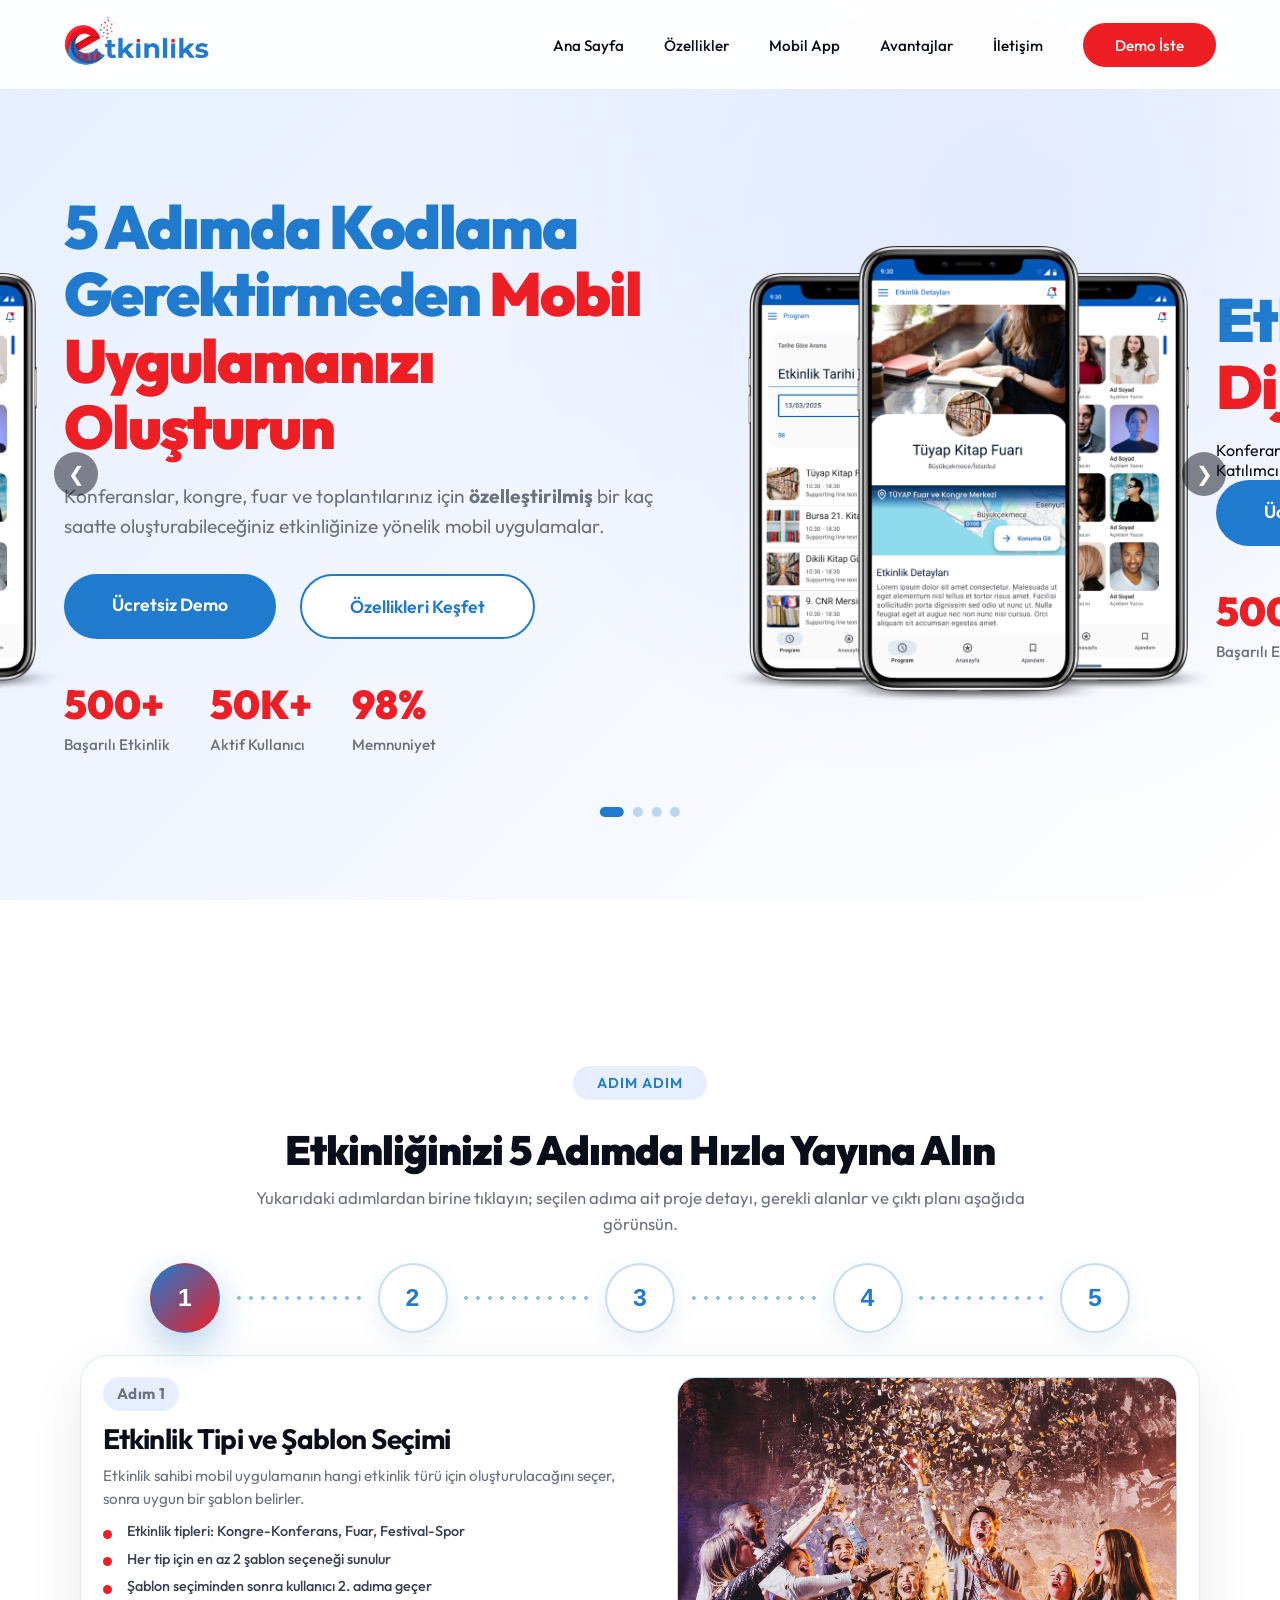
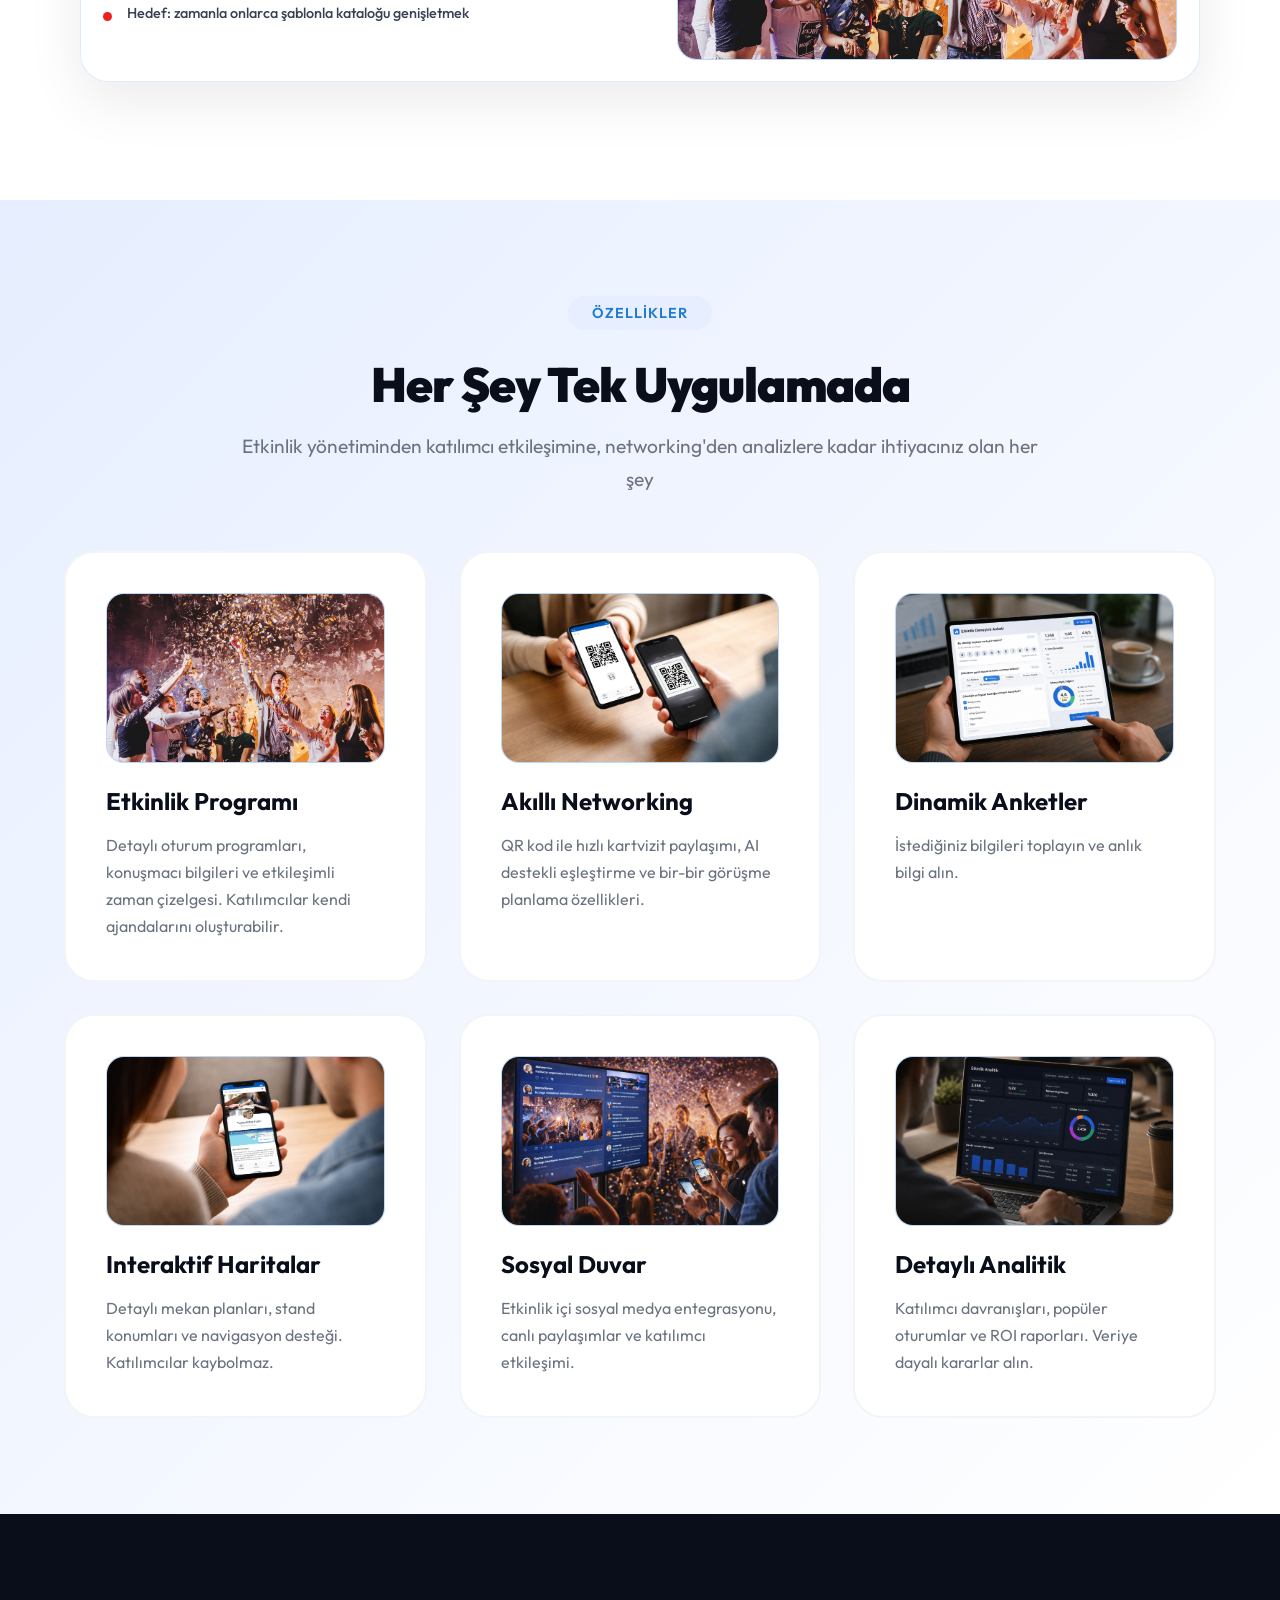
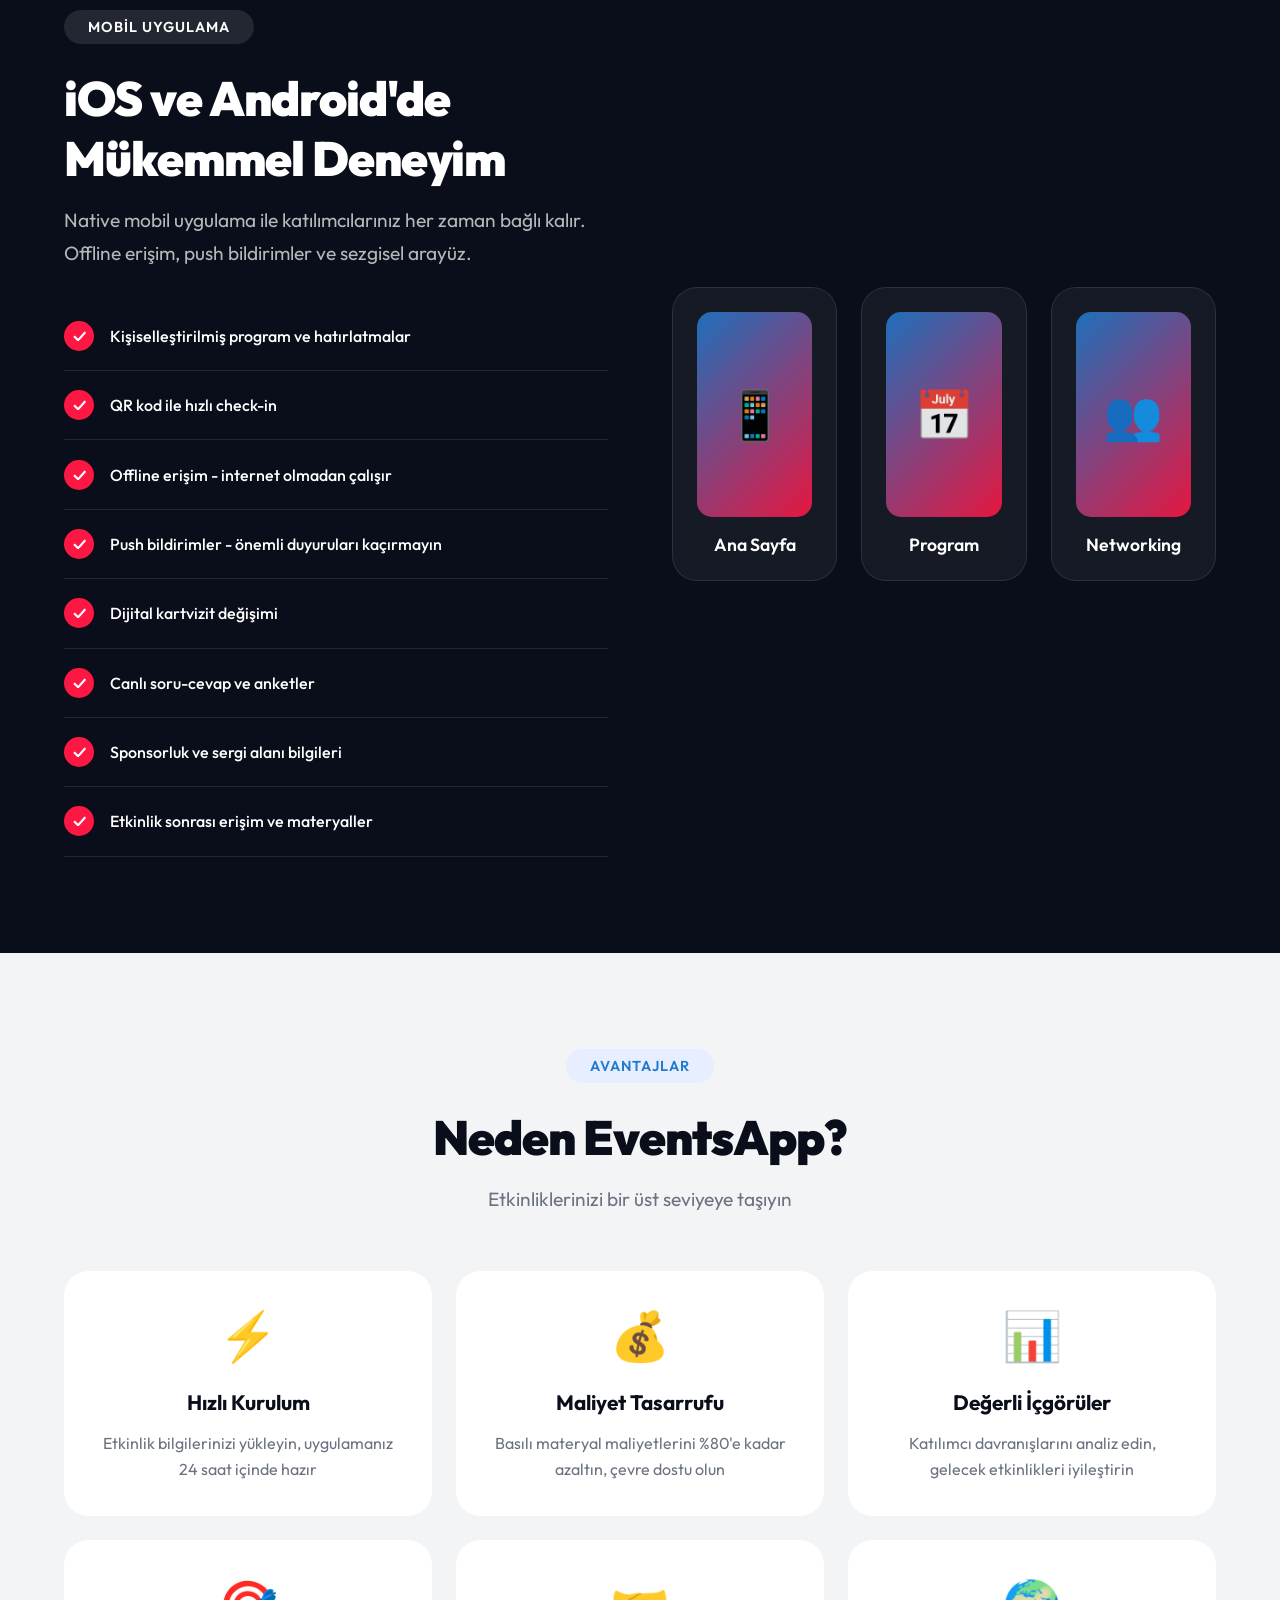
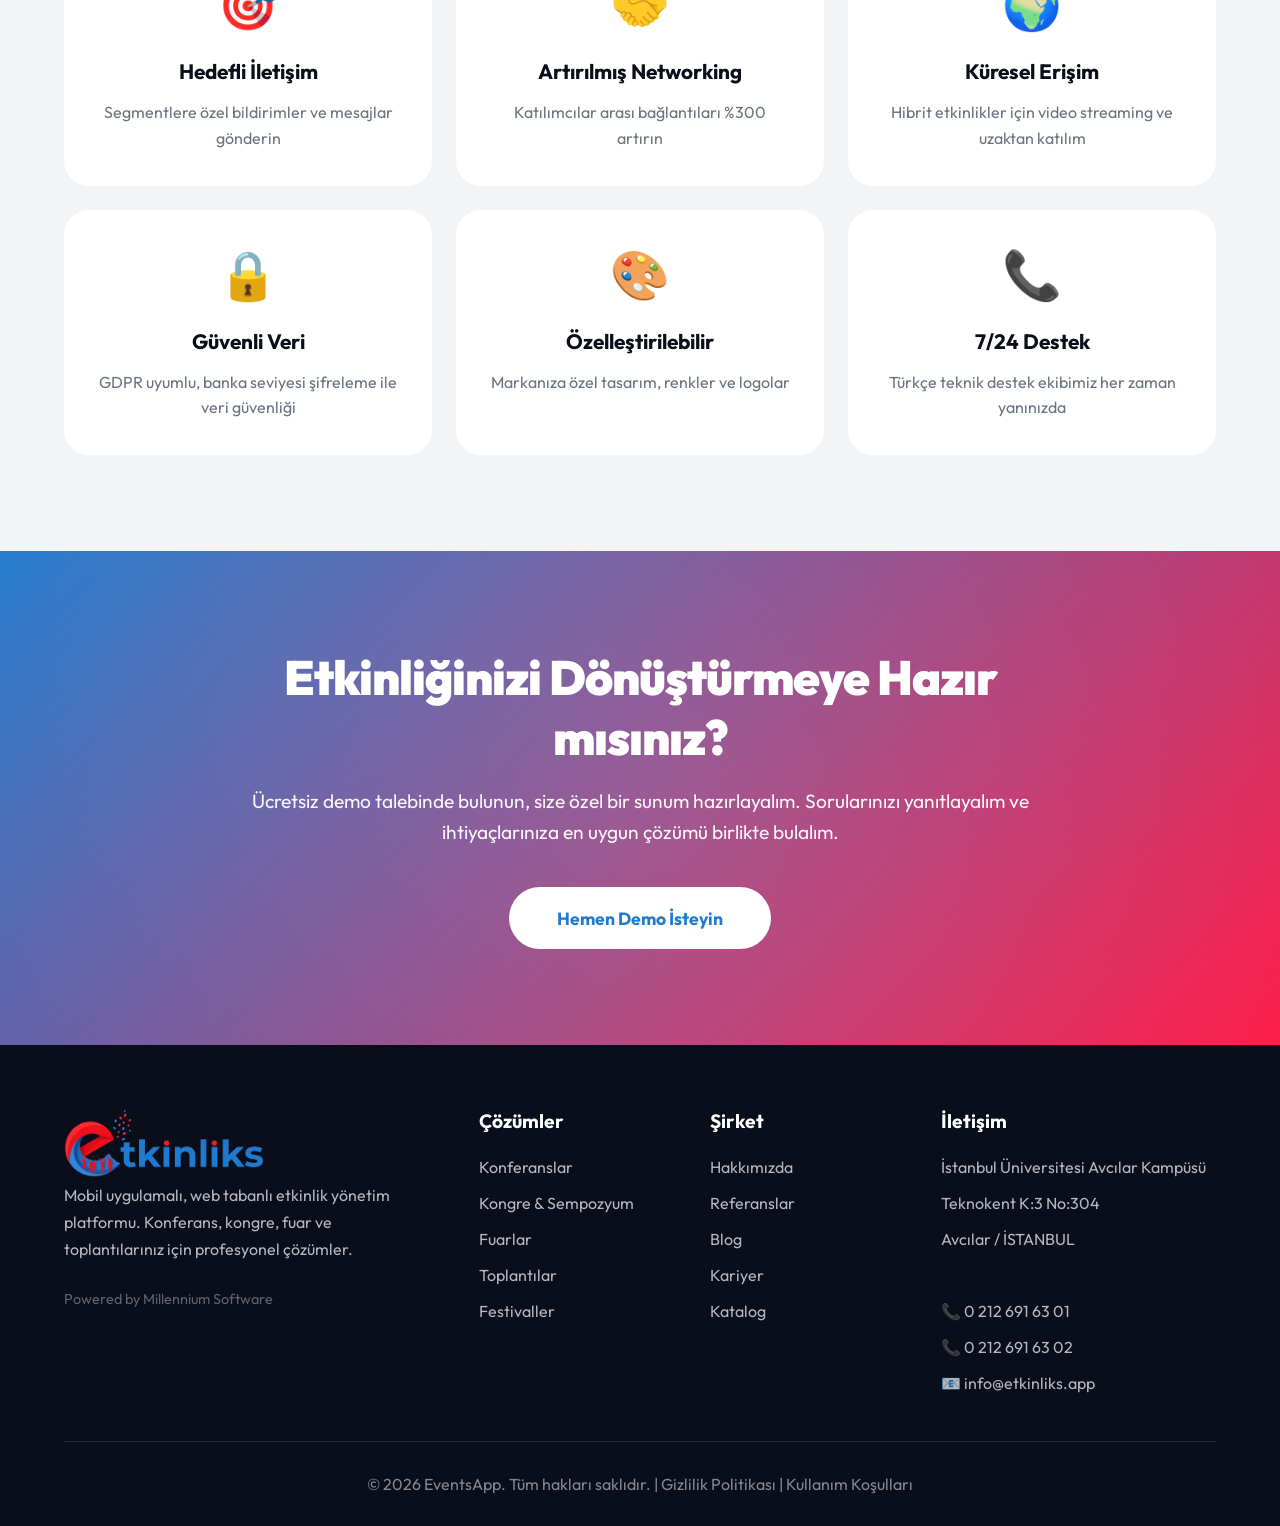
==== commit e1a5c945: "heroya eklentiler" ====
--- a/index.html
+++ b/index.html
@@ -86,7 +86,7 @@
                         </div>
                         <div class="hero-phone">
                             <div class="phone-mockup">
-                                <img src="images/telefon3.png" alt="EventsApp mobil uygulama">
+                                <img src="images/tablet.png" alt="EventsApp mobil uygulama">
                             </div>
                         </div>
                     </div>
@@ -494,13 +494,17 @@
             const prevBtn = heroCarousel.querySelector('.hero-prev');
             const nextBtn = heroCarousel.querySelector('.hero-next');
 
-            // Append a clone of the first slide for seamless forward looping.
+            // Clone last and first slides for seamless looping in both directions
+            const lastClone = heroSlides[heroSlides.length - 1].cloneNode(true);
+            lastClone.setAttribute('aria-hidden', 'true');
+            heroTrack.insertBefore(lastClone, heroTrack.firstChild);
+
             const firstClone = heroSlides[0].cloneNode(true);
             firstClone.setAttribute('aria-hidden', 'true');
             heroTrack.appendChild(firstClone);
 
             const slideCount = heroSlides.length;
-            let currentSlide = 0;
+            let currentSlide = 1; // Start at 1 because of prepended clone
             let isTransitioning = false;
 
             const setTrackPosition = (index, withTransition = true) => {
@@ -509,7 +513,7 @@
             };
 
             const updateDots = (index) => {
-                const realIndex = ((index % slideCount) + slideCount) % slideCount;
+                const realIndex = ((index - 1 + slideCount) % slideCount);
                 heroDots.forEach((dot, dotIndex) => {
                     dot.classList.toggle('active', dotIndex === realIndex);
                 });
@@ -524,28 +528,33 @@
             };
 
             heroTrack.addEventListener('transitionend', () => {
-                if (currentSlide === slideCount) {
+                if (currentSlide === slideCount + 1) {
                     // After moving to cloned first slide, jump silently to real first.
-                    currentSlide = 0;
+                    currentSlide = 1;
+                    setTrackPosition(currentSlide, false);
+                } else if (currentSlide === 0) {
+                    // After moving to cloned last slide, jump silently to real last.
+                    currentSlide = slideCount;
                     setTrackPosition(currentSlide, false);
                 }
 
-                if (currentSlide < 0) {
-                    currentSlide = slideCount - 1;
-                    setTrackPosition(currentSlide, false);
-                    updateDots(currentSlide);
-                }
-
                 isTransitioning = false;
             });
 
             prevBtn.addEventListener('click', () => goToSlide(currentSlide - 1));
-            nextBtn.addEventListener('click', () => goToSlide(currentSlide + 1));
+            nextBtn.addEventListener('click', () => {
+                if (currentSlide === slideCount) {
+                    // From 4th slide, go to 1st slide
+                    goToSlide(1);
+                } else {
+                    goToSlide(currentSlide + 1);
+                }
+            });
             heroDots.forEach((dot, index) => {
-                dot.addEventListener('click', () => goToSlide(index));
+                dot.addEventListener('click', () => goToSlide(index + 1));
             });
 
-            setTrackPosition(0, false);
+            setTrackPosition(1, false);
         }
 
         // Steps tabs
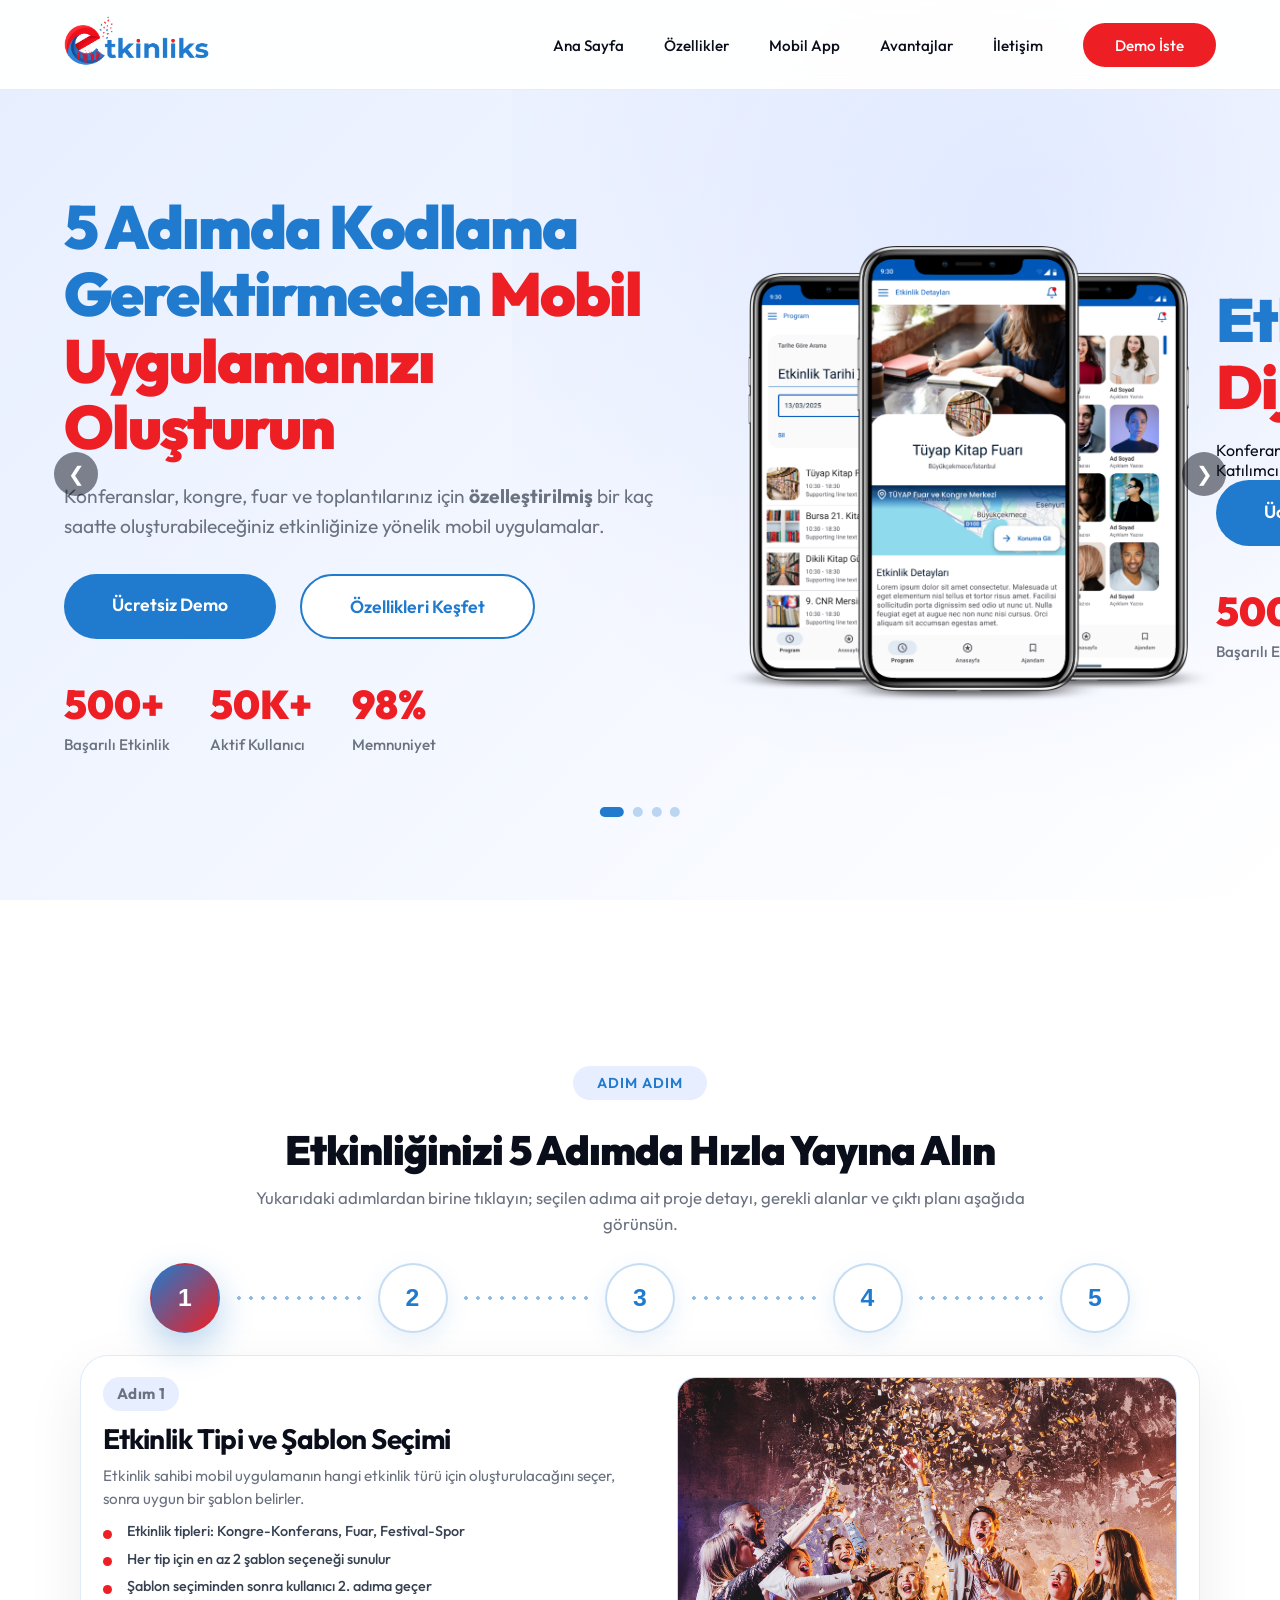
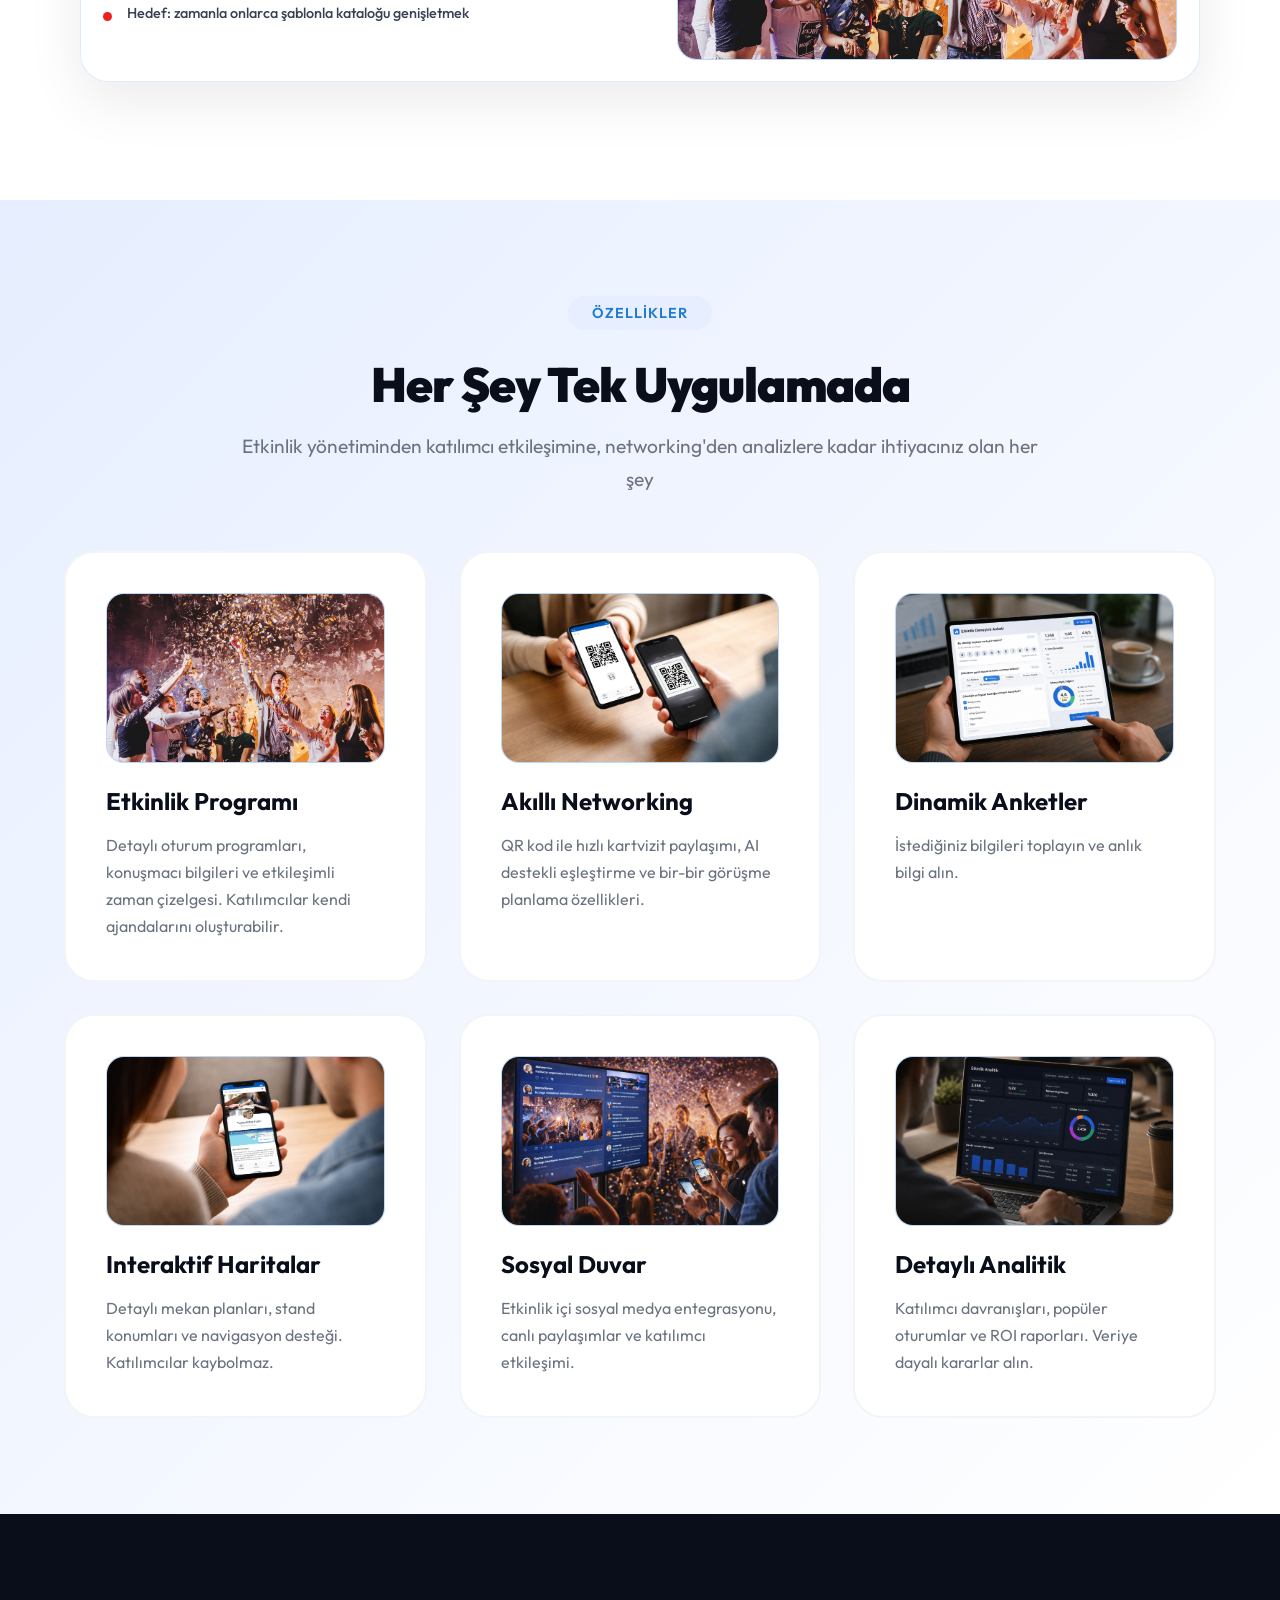
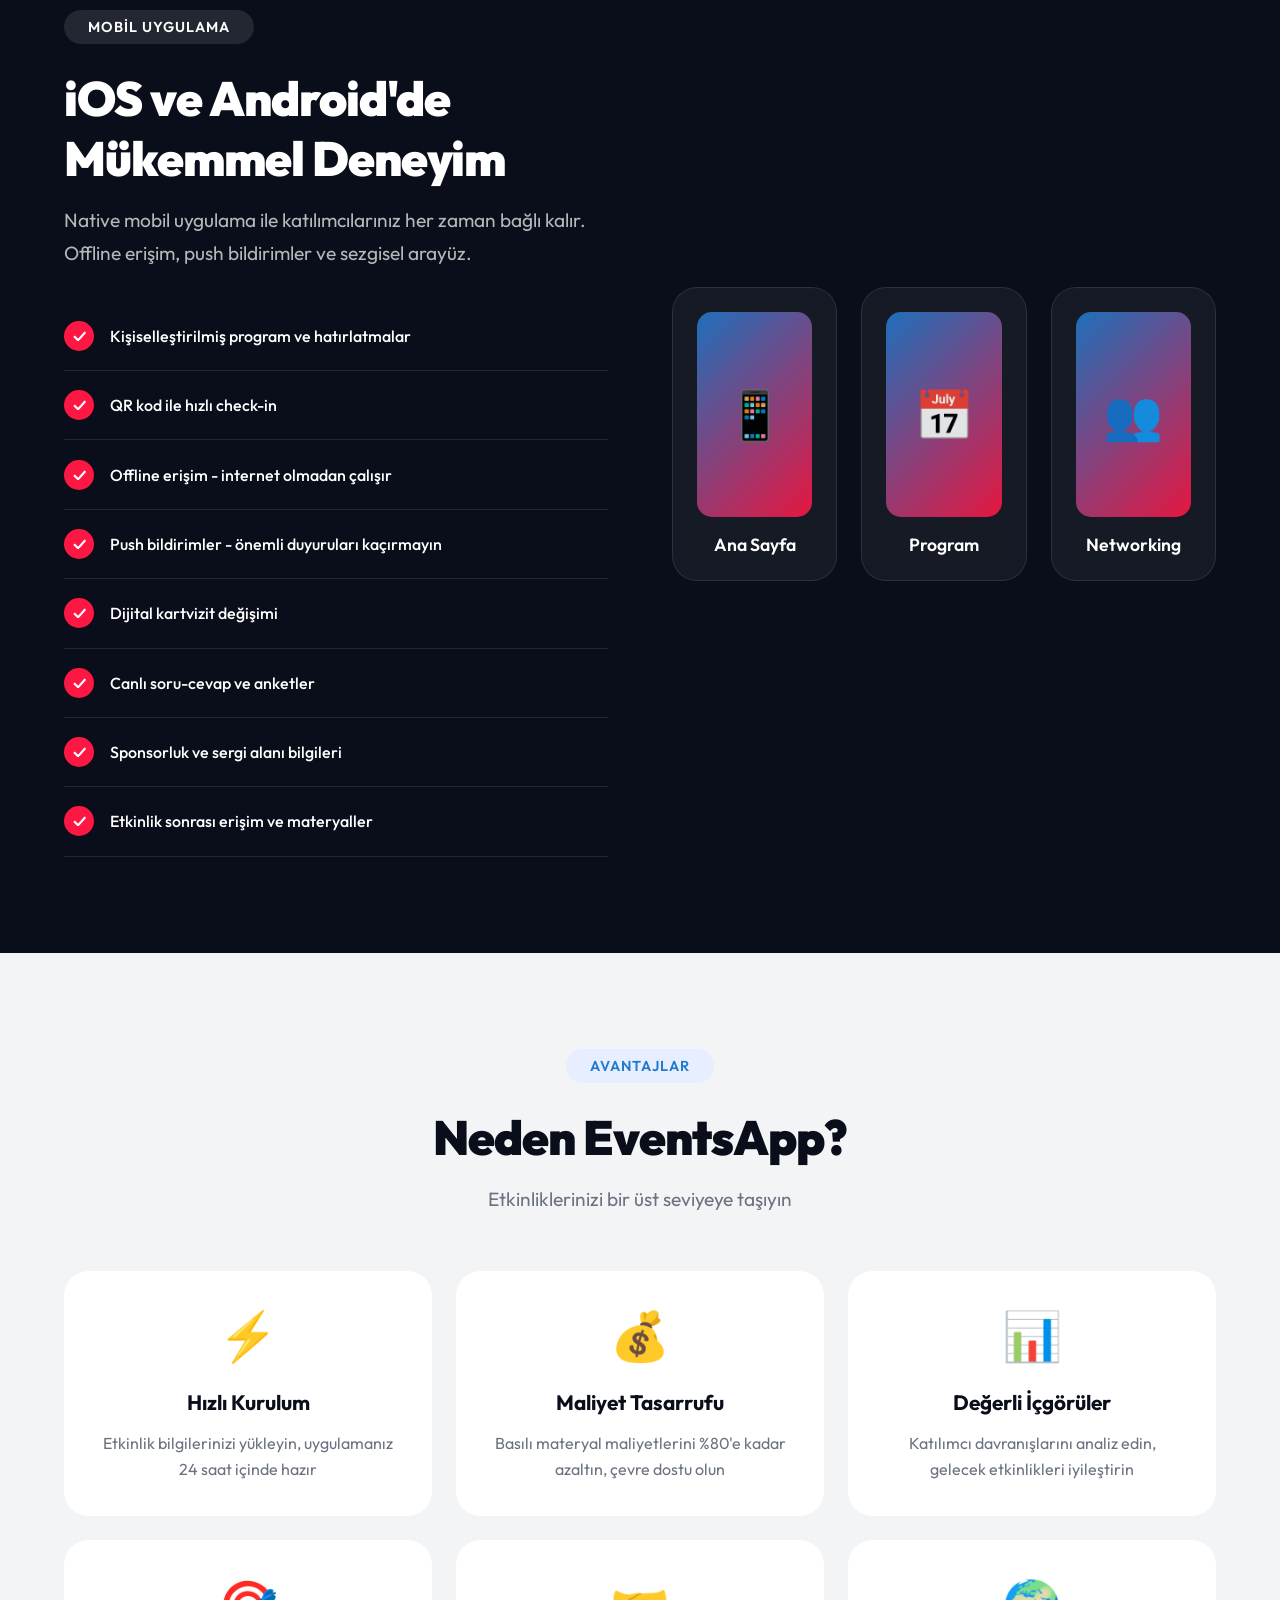
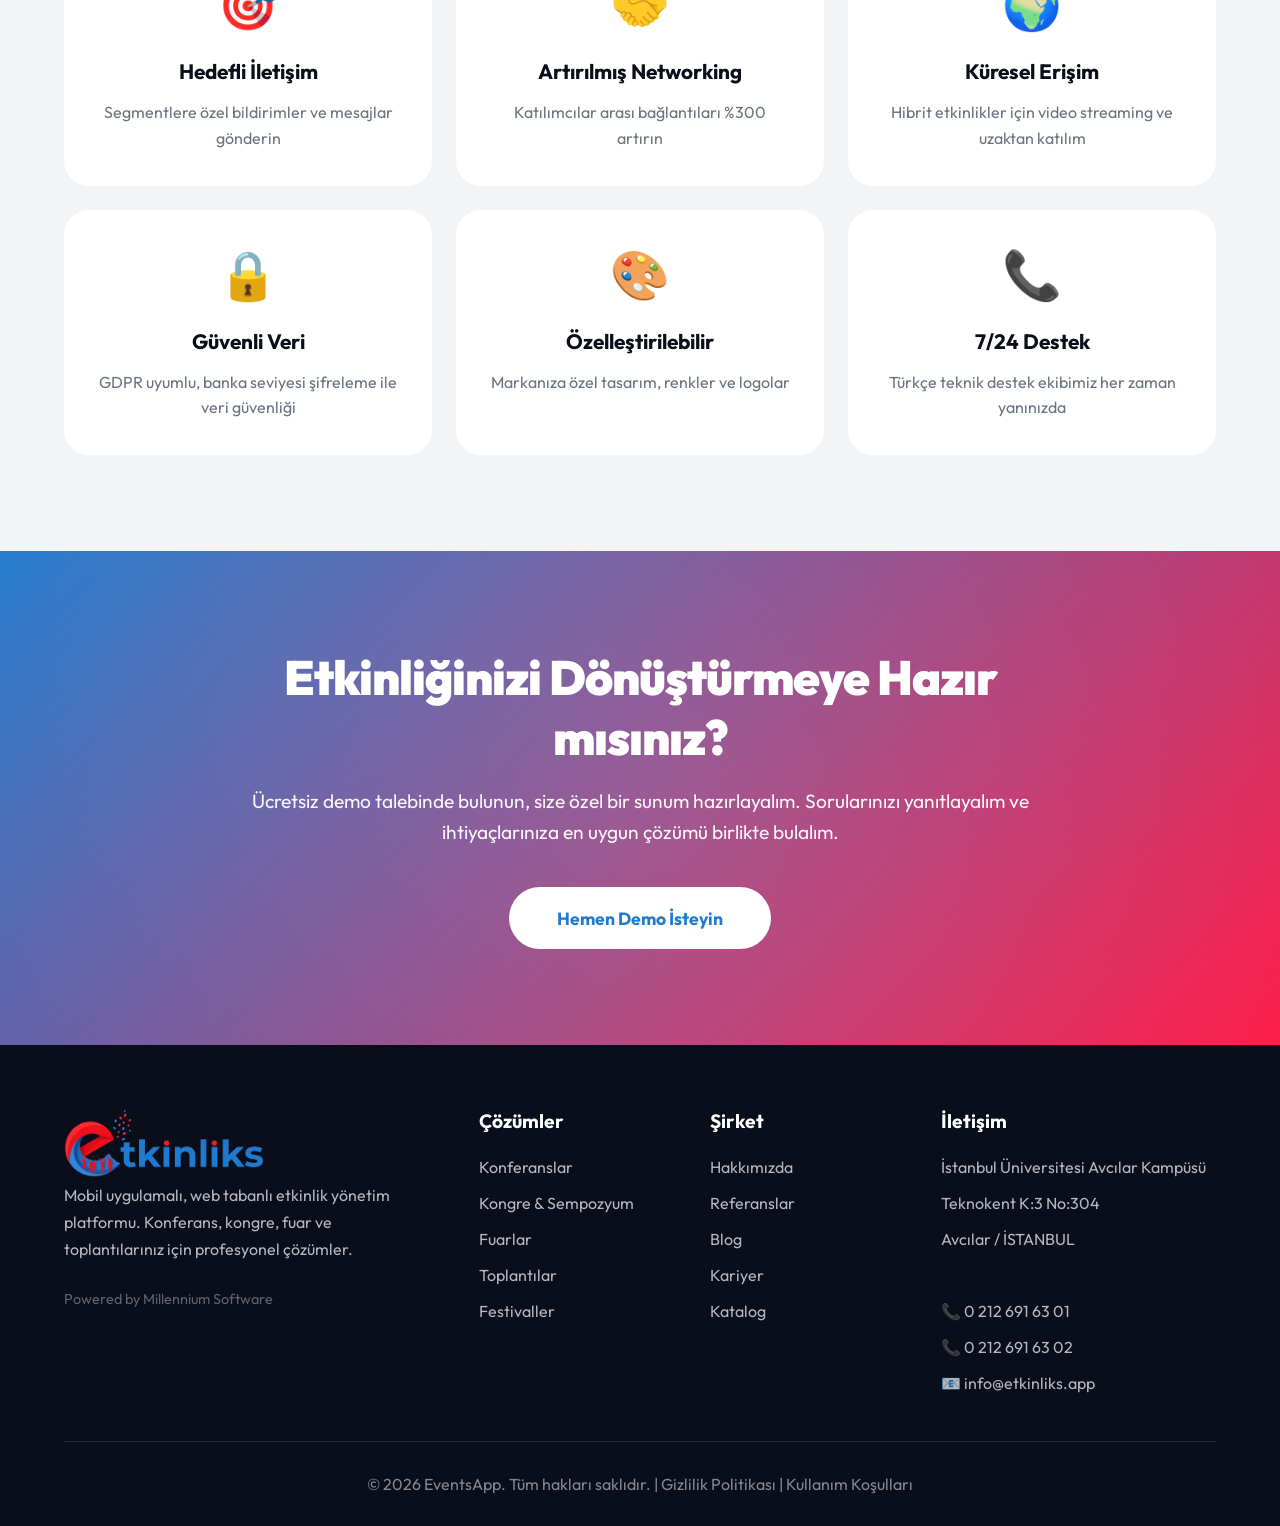
==== commit 7165d724: "a" ====
--- a/index.html
+++ b/index.html
@@ -86,7 +86,7 @@
                         </div>
                         <div class="hero-phone">
                             <div class="phone-mockup">
-                                <img src="images/tablet.png" alt="EventsApp mobil uygulama">
+                                <img src="images/telefon3.png" alt="EventsApp mobil uygulama">
                             </div>
                         </div>
                     </div>
@@ -154,7 +154,7 @@
                     </div>
                 </article>
             </div>
-            <button class="hero-nav hero-next" type="button" aria-label="Sonraki slayt">&#10095;</button>
+            <button class="hero-nav hero-next" type="button" aria-label="SonrakiiS slayt">&#10095;</button>
             <div class="hero-dots" aria-label="Hero slaytları">
                 <button class="hero-dot active" type="button" aria-label="1. slayta git"></button>
                 <button class="hero-dot" type="button" aria-label="2. slayta git"></button>
@@ -494,17 +494,13 @@
             const prevBtn = heroCarousel.querySelector('.hero-prev');
             const nextBtn = heroCarousel.querySelector('.hero-next');
 
-            // Clone last and first slides for seamless looping in both directions
-            const lastClone = heroSlides[heroSlides.length - 1].cloneNode(true);
-            lastClone.setAttribute('aria-hidden', 'true');
-            heroTrack.insertBefore(lastClone, heroTrack.firstChild);
-
+            // Append a clone of the first slide for seamless forward looping.
             const firstClone = heroSlides[0].cloneNode(true);
             firstClone.setAttribute('aria-hidden', 'true');
             heroTrack.appendChild(firstClone);
 
             const slideCount = heroSlides.length;
-            let currentSlide = 1; // Start at 1 because of prepended clone
+            let currentSlide = 0;
             let isTransitioning = false;
 
             const setTrackPosition = (index, withTransition = true) => {
@@ -513,7 +509,7 @@
             };
 
             const updateDots = (index) => {
-                const realIndex = ((index - 1 + slideCount) % slideCount);
+                const realIndex = ((index % slideCount) + slideCount) % slideCount;
                 heroDots.forEach((dot, dotIndex) => {
                     dot.classList.toggle('active', dotIndex === realIndex);
                 });
@@ -528,33 +524,28 @@
             };
 
             heroTrack.addEventListener('transitionend', () => {
-                if (currentSlide === slideCount + 1) {
+                if (currentSlide === slideCount) {
                     // After moving to cloned first slide, jump silently to real first.
-                    currentSlide = 1;
-                    setTrackPosition(currentSlide, false);
-                } else if (currentSlide === 0) {
-                    // After moving to cloned last slide, jump silently to real last.
-                    currentSlide = slideCount;
+                    currentSlide = 0;
                     setTrackPosition(currentSlide, false);
                 }
 
+                if (currentSlide < 0) {
+                    currentSlide = slideCount - 1;
+                    setTrackPosition(currentSlide, false);
+                    updateDots(currentSlide);
+                }
+
                 isTransitioning = false;
             });
 
             prevBtn.addEventListener('click', () => goToSlide(currentSlide - 1));
-            nextBtn.addEventListener('click', () => {
-                if (currentSlide === slideCount) {
-                    // From 4th slide, go to 1st slide
-                    goToSlide(1);
-                } else {
-                    goToSlide(currentSlide + 1);
-                }
+            nextBtn.addEventListener('click', () => goToSlide(currentSlide + 1));
+            heroDots.forEach((dot, index) => {
+                dot.addEventListener('click', () => goToSlide(index));
             });
-            heroDots.forEach((dot, index) => {
-                dot.addEventListener('click', () => goToSlide(index + 1));
-            });
-
-            setTrackPosition(1, false);
+
+            setTrackPosition(0, false);
         }
 
         // Steps tabs
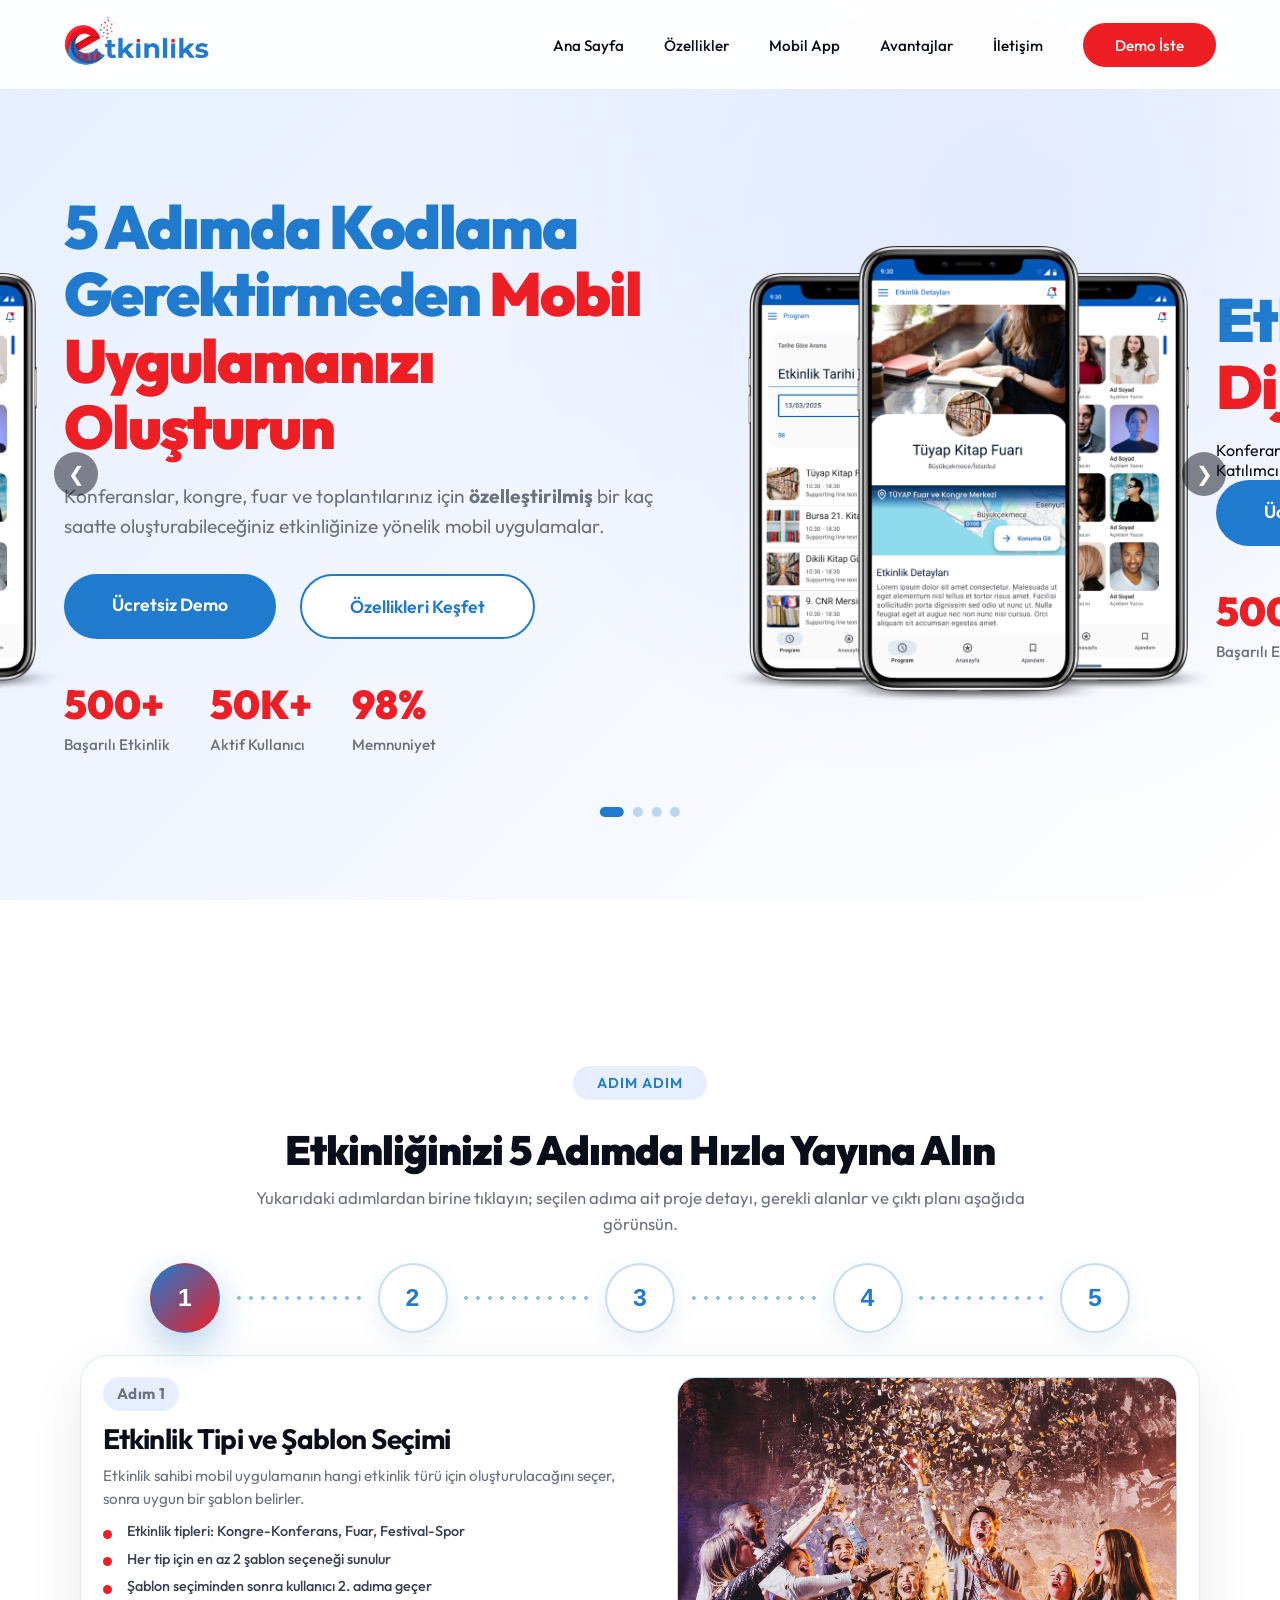
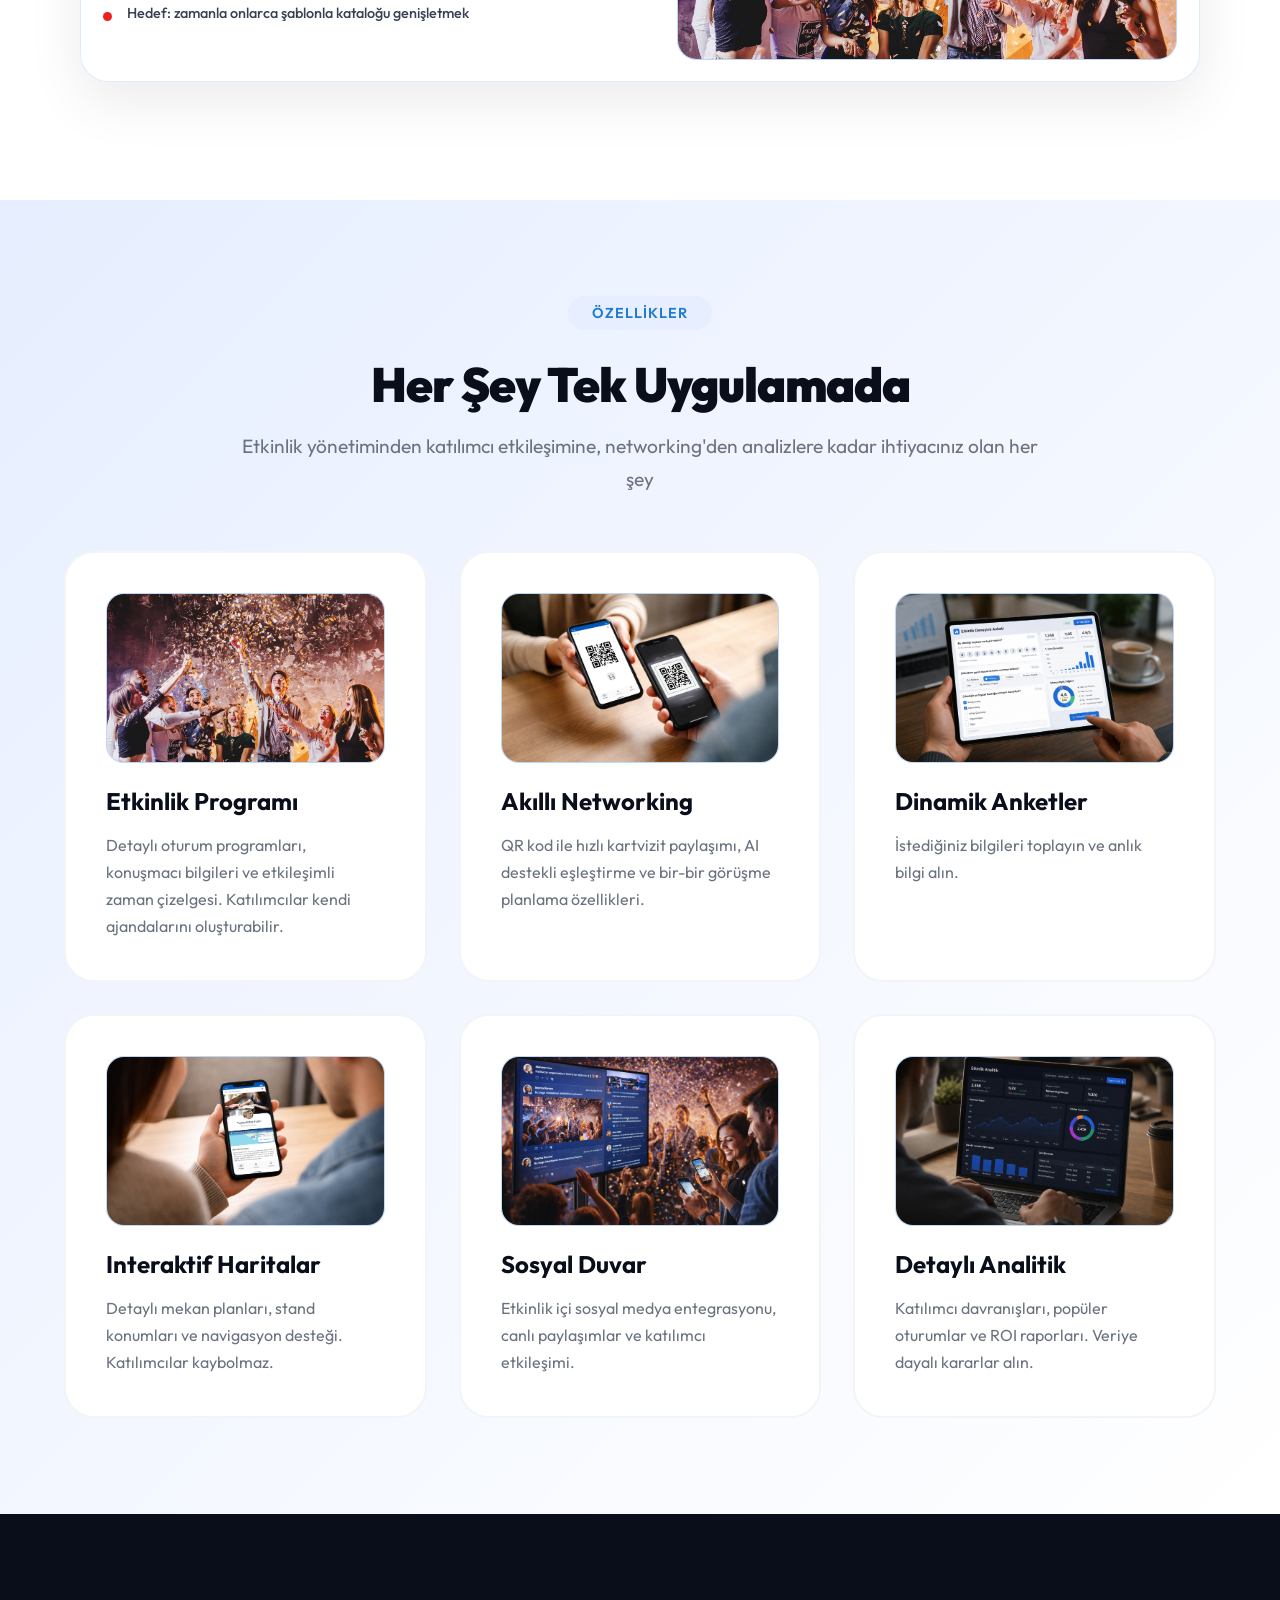
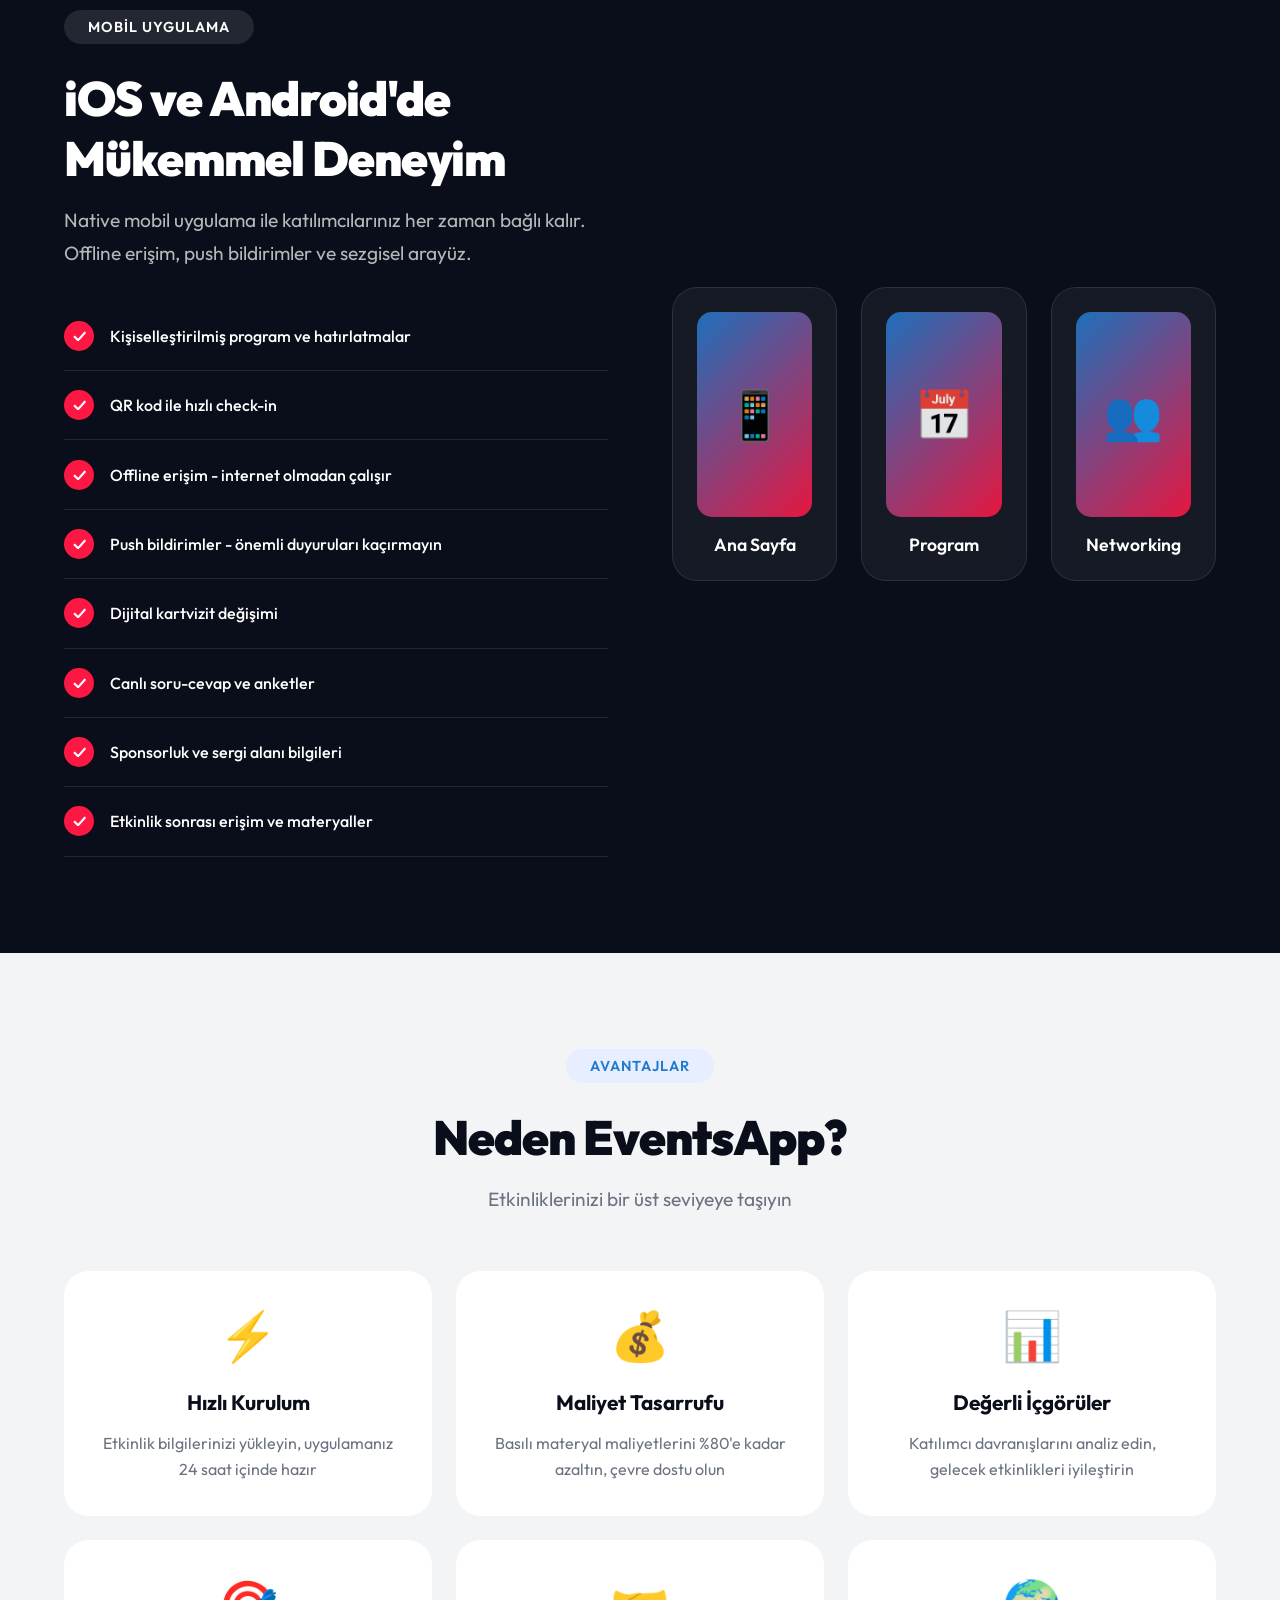
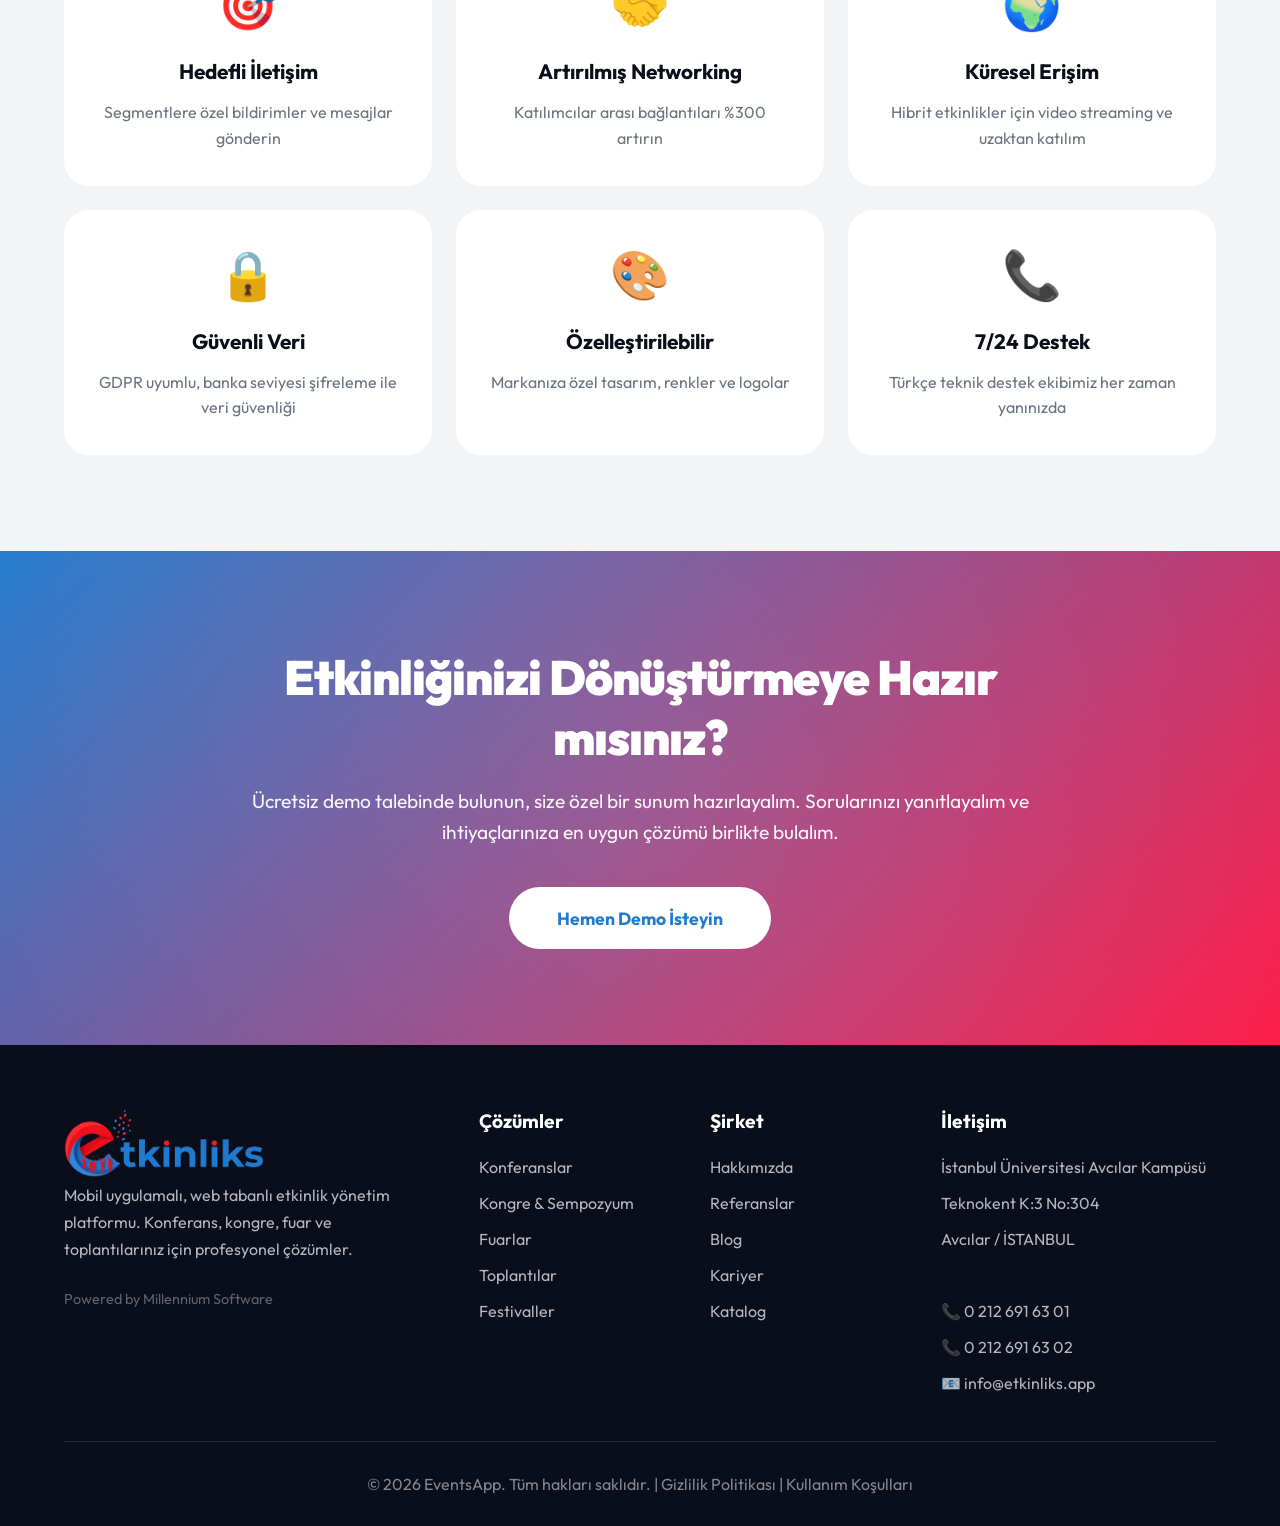
==== commit 9b159573: "Merge branch 'alieren'" ====
--- a/index.html
+++ b/index.html
@@ -86,7 +86,7 @@
                         </div>
                         <div class="hero-phone">
                             <div class="phone-mockup">
-                                <img src="images/telefon3.png" alt="EventsApp mobil uygulama">
+                                <img src="images/tablet.png" alt="EventsApp mobil uygulama">
                             </div>
                         </div>
                     </div>
@@ -494,13 +494,17 @@
             const prevBtn = heroCarousel.querySelector('.hero-prev');
             const nextBtn = heroCarousel.querySelector('.hero-next');
 
-            // Append a clone of the first slide for seamless forward looping.
+            // Clone last and first slides for seamless looping in both directions
+            const lastClone = heroSlides[heroSlides.length - 1].cloneNode(true);
+            lastClone.setAttribute('aria-hidden', 'true');
+            heroTrack.insertBefore(lastClone, heroTrack.firstChild);
+
             const firstClone = heroSlides[0].cloneNode(true);
             firstClone.setAttribute('aria-hidden', 'true');
             heroTrack.appendChild(firstClone);
 
             const slideCount = heroSlides.length;
-            let currentSlide = 0;
+            let currentSlide = 1; // Start at 1 because of prepended clone
             let isTransitioning = false;
 
             const setTrackPosition = (index, withTransition = true) => {
@@ -509,7 +513,7 @@
             };
 
             const updateDots = (index) => {
-                const realIndex = ((index % slideCount) + slideCount) % slideCount;
+                const realIndex = ((index - 1 + slideCount) % slideCount);
                 heroDots.forEach((dot, dotIndex) => {
                     dot.classList.toggle('active', dotIndex === realIndex);
                 });
@@ -524,28 +528,33 @@
             };
 
             heroTrack.addEventListener('transitionend', () => {
-                if (currentSlide === slideCount) {
+                if (currentSlide === slideCount + 1) {
                     // After moving to cloned first slide, jump silently to real first.
-                    currentSlide = 0;
+                    currentSlide = 1;
+                    setTrackPosition(currentSlide, false);
+                } else if (currentSlide === 0) {
+                    // After moving to cloned last slide, jump silently to real last.
+                    currentSlide = slideCount;
                     setTrackPosition(currentSlide, false);
                 }
 
-                if (currentSlide < 0) {
-                    currentSlide = slideCount - 1;
-                    setTrackPosition(currentSlide, false);
-                    updateDots(currentSlide);
-                }
-
                 isTransitioning = false;
             });
 
             prevBtn.addEventListener('click', () => goToSlide(currentSlide - 1));
-            nextBtn.addEventListener('click', () => goToSlide(currentSlide + 1));
+            nextBtn.addEventListener('click', () => {
+                if (currentSlide === slideCount) {
+                    // From 4th slide, go to 1st slide
+                    goToSlide(1);
+                } else {
+                    goToSlide(currentSlide + 1);
+                }
+            });
             heroDots.forEach((dot, index) => {
-                dot.addEventListener('click', () => goToSlide(index));
+                dot.addEventListener('click', () => goToSlide(index + 1));
             });
 
-            setTrackPosition(0, false);
+            setTrackPosition(1, false);
         }
 
         // Steps tabs
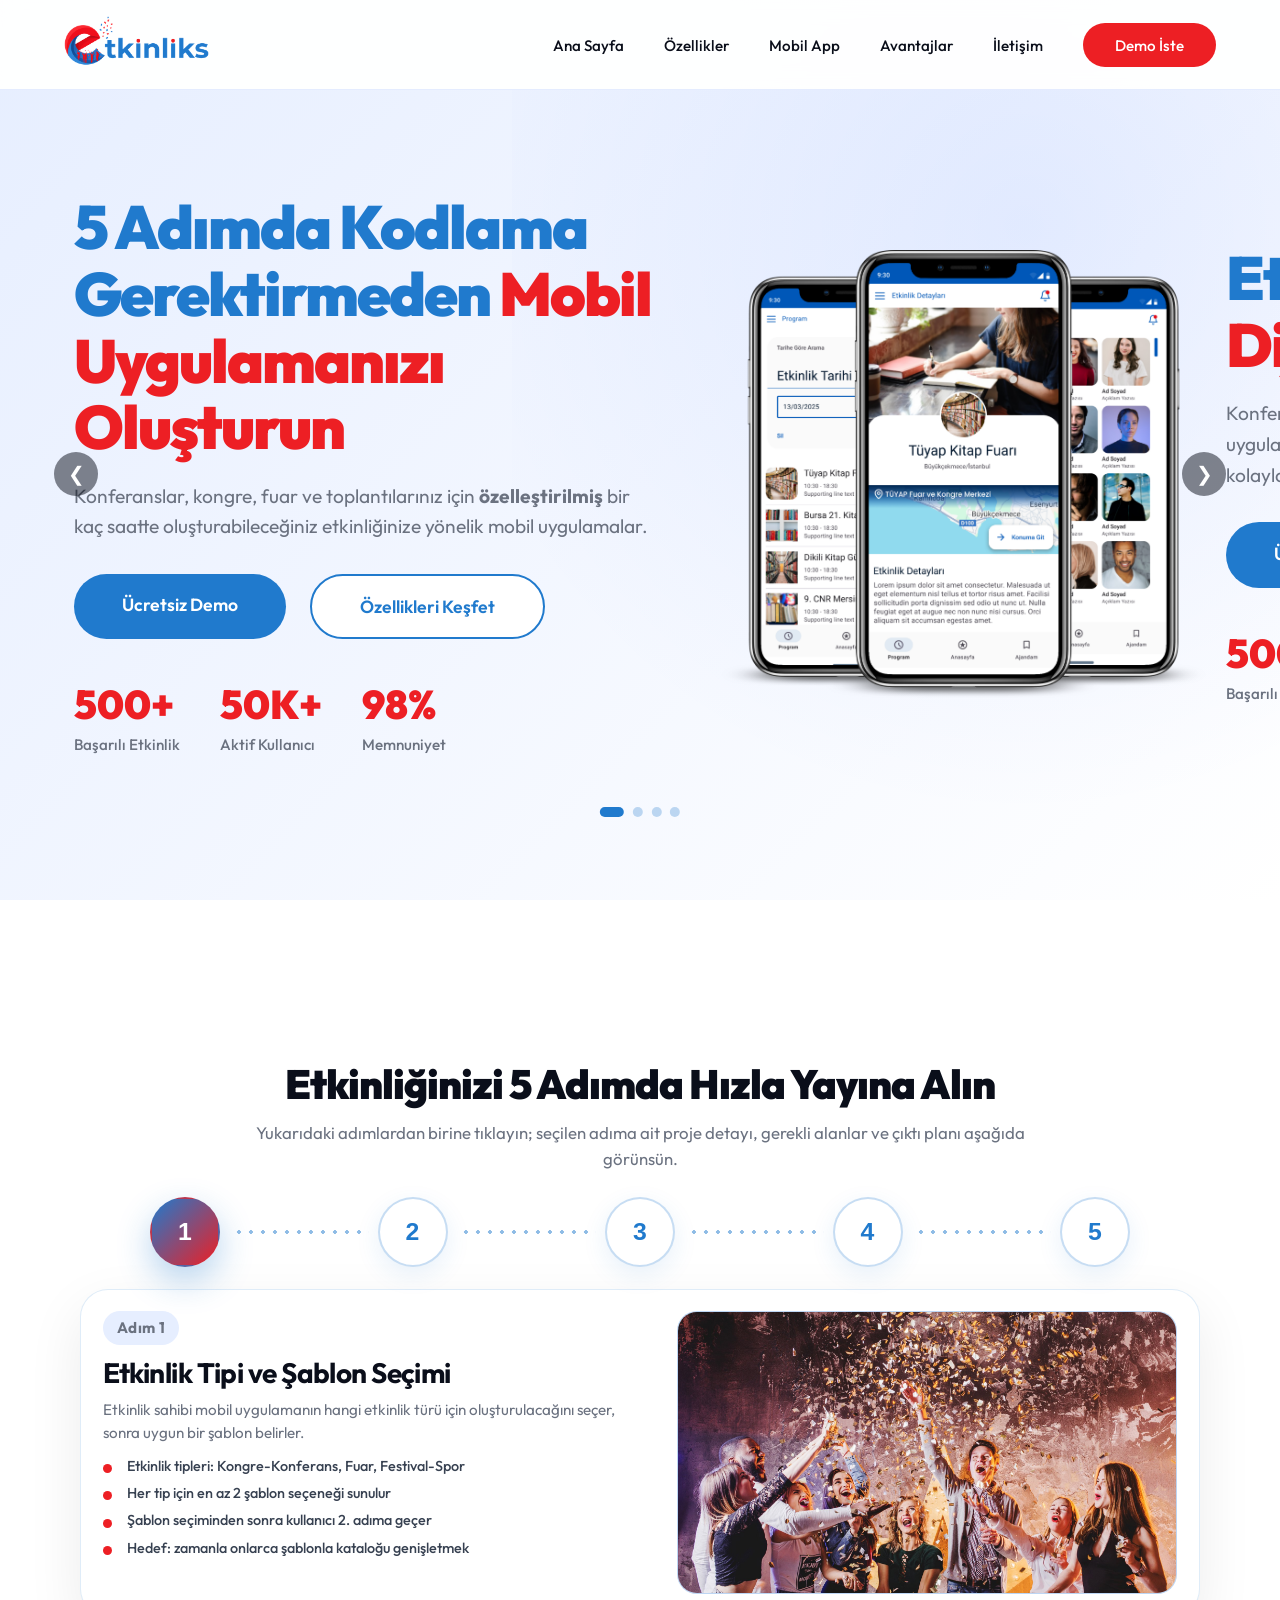
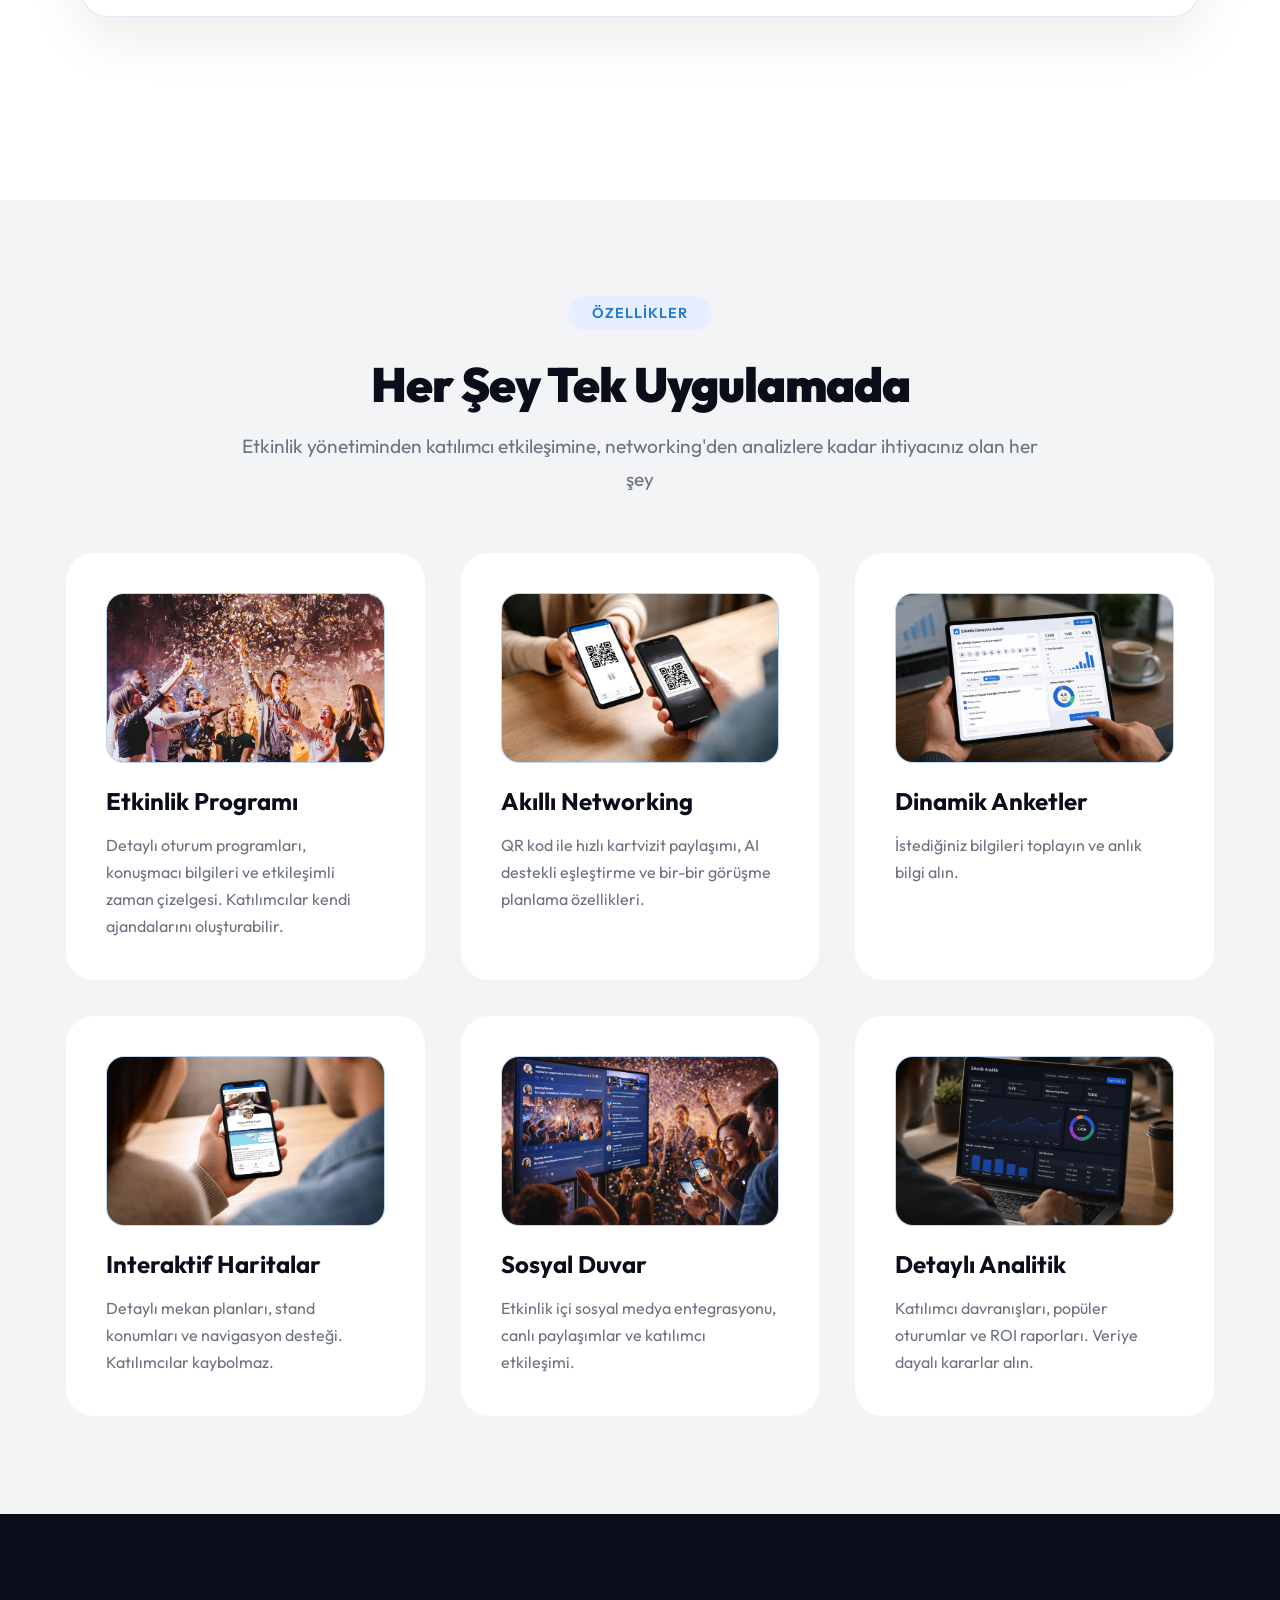
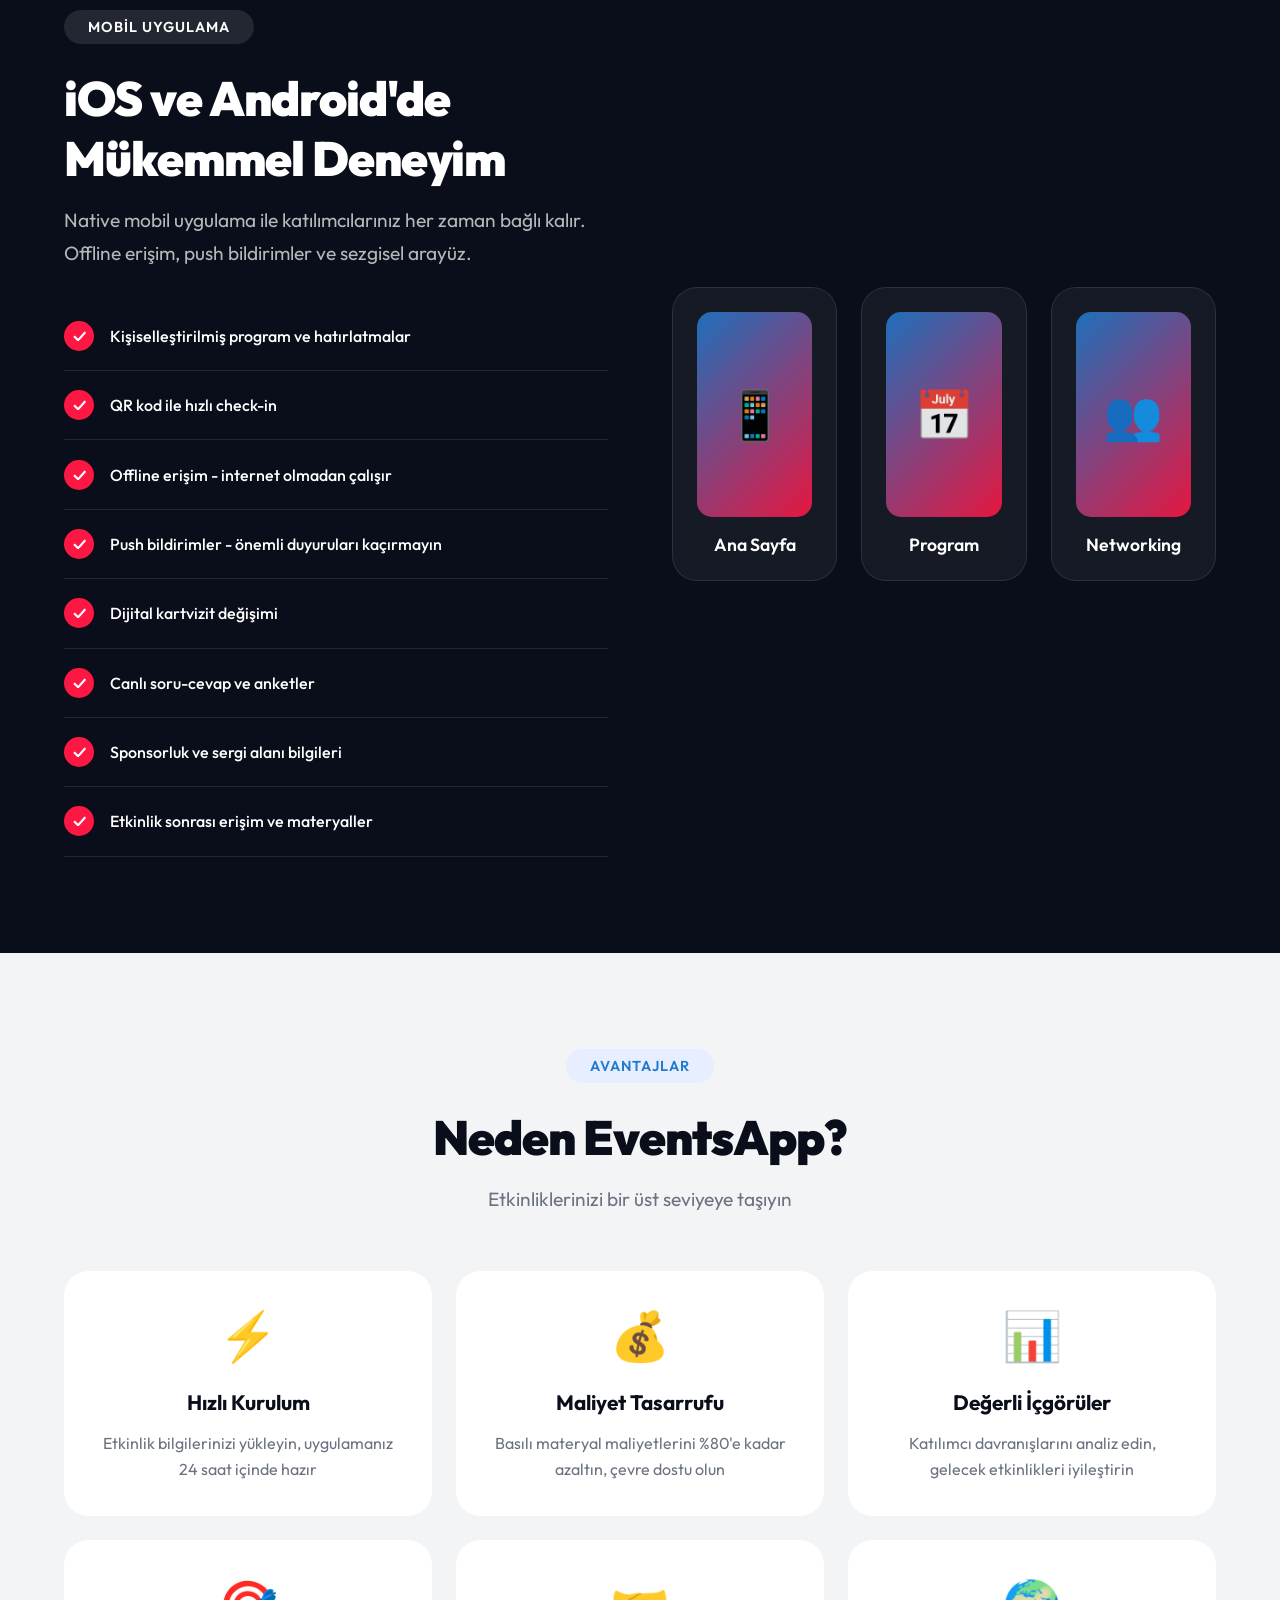
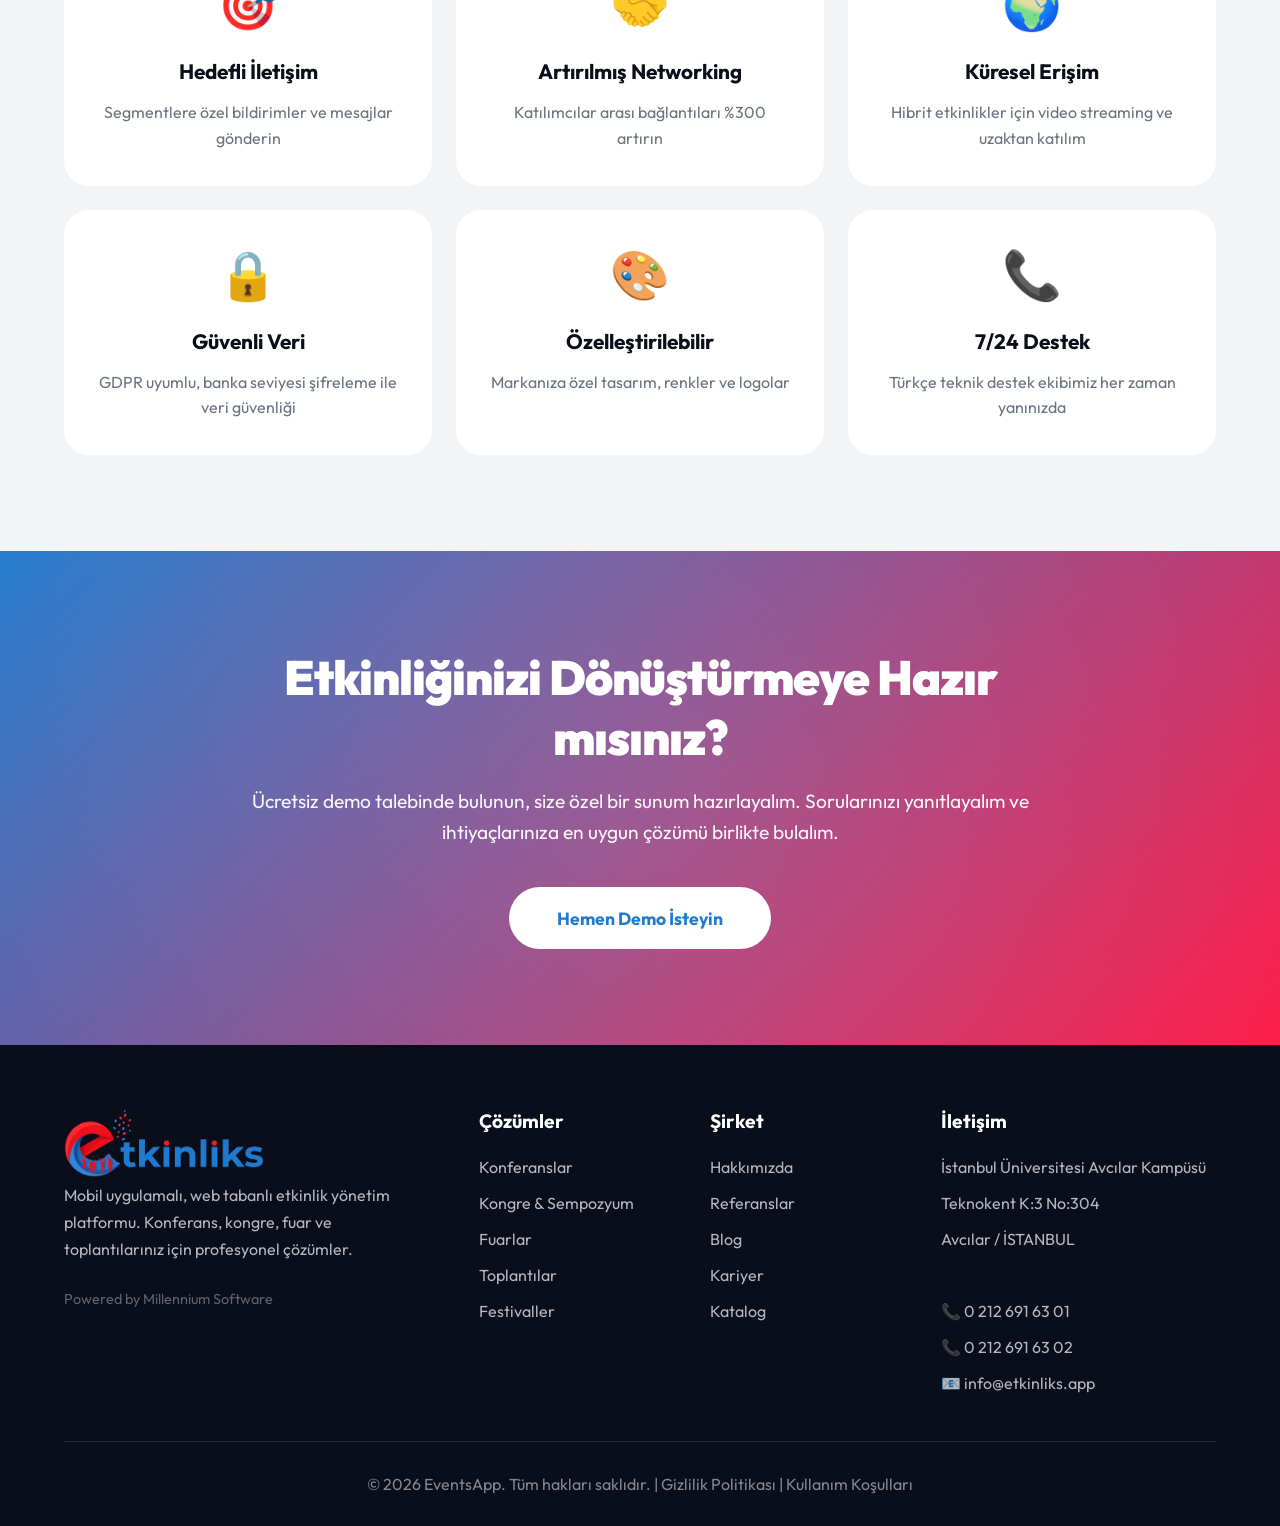
==== commit 9cfe4cd8: "Pc için hero düzenlemesi" ====
--- a/index.html
+++ b/index.html
@@ -62,7 +62,7 @@
                 </article>
                 <article class="hero-slide">
                     <div class="hero-content">
-                        <div class="hero-text">
+                        <div class="hero-text-2">
                             <h1><span style="color:#207acd">Etkinliklerinizi</span> <span class="gradient-text">Dijitalleştirin</span></h1>
                             <p>Konferanslar, kongre, fuar ve toplantılarınız için özelleştirilmiş mobil uygulamalar. Katılımcı deneyimini yükseltin, networking'i kolaylaştırın.</p>
                             <div class="hero-buttons">
@@ -93,7 +93,7 @@
                 </article>
                 <article class="hero-slide">
                     <div class="hero-content">
-                        <div class="hero-text">
+                        <div class="hero-text-2">
                             <h1><span style="color:#207acd">Katılımcı</span> <span class="gradient-text">Etkileşimini Artırın</span></h1>
                             <p>Canlı anket, soru-cevap, push bildirim ve sosyal duvar özellikleriyle etkinlik anını daha dinamik ve ölçülebilir hale getirin.</p>
                             <div class="hero-buttons">
@@ -117,14 +117,14 @@
                         </div>
                         <div class="hero-phone">
                             <div class="phone-mockup">
-                                <img src="images/telefon3.png" alt="EventsApp etkileşim ekranı">
+                                <img src="images/telefonel.png" alt="EventsApp etkileşim ekranı">
                             </div>
                         </div>
                     </div>
                 </article>
                 <article class="hero-slide">
                     <div class="hero-content">
-                        <div class="hero-text">
+                        <div class="hero-text-2">
                             <h1><span style="color:#207acd">Veriye Dayalı</span> <span class="gradient-text">Etkinlik Yönetimi</span></h1>
                             <p>Katılım verileri, popüler oturumlar ve sponsor görünürlüğünü tek panelden izleyin. Sonraki etkinliklerinizi daha güçlü planlayın.</p>
                             <div class="hero-buttons">
@@ -148,7 +148,7 @@
                         </div>
                         <div class="hero-phone">
                             <div class="phone-mockup">
-                                <img src="images/telefon3.png" alt="EventsApp analitik ekranı">
+                                <img src="images/bilgisayaranaliz.png" alt="EventsApp analitik ekranı">
                             </div>
                         </div>
                     </div>
@@ -168,7 +168,6 @@
     <section class="steps" id="steps">
         <div class="steps-inner">
             <div class="section-header">
-                <span class="section-tag">Adım Adım</span>
                 <h2>Etkinliğinizi 5 Adımda Hızla Yayına Alın</h2>
                 <p>Yukarıdaki adımlardan birine tıklayın; seçilen adıma ait proje detayı, gerekli alanlar ve çıktı planı aşağıda görünsün.</p>
             </div>
--- a/style.css
+++ b/style.css
@@ -157,7 +157,9 @@
         }
 
         .hero-slide {
-            min-width: 100%;
+            flex: 0 0 100%;
+            box-sizing: border-box;
+            padding: 0 0.6rem;
         }
 
         .hero-nav {
@@ -254,7 +256,7 @@
             min-height: 100vh;
             display: flex;
             align-items: center;
-            padding: 4.6rem 5% 1.6rem;
+            padding: 0 5% 1.6rem;
             background: linear-gradient(135deg, var(--light) 0%, var(--light) 100%);
             position: relative;
             overflow: hidden;
@@ -550,7 +552,7 @@
         /* Features Section */
         .features {
             padding: 6rem 5%;
-            background: linear-gradient(135deg, var(--light-blue) 0%, var(--light) 100%);;
+            background: linear-gradient(135deg, var(--gray-light) 0%, var(--gray-light) 100%);;
             
         }
 
@@ -964,6 +966,10 @@
                 text-align: center;
             }
 
+            .hero-slide {
+                padding: 0 0.5rem;
+            }
+
             .hero-nav {
                 top: auto;
                 bottom: 1.5rem;
@@ -1068,7 +1074,20 @@
             }
 
             .hero {
-                padding-bottom: 5rem;
+                min-height: auto;
+                padding: 6.5rem 5% 4rem;
+            }
+
+            .hero-content {
+                justify-items: center;
+            }
+
+            .hero-phone {
+                display: none;
+            }
+
+            .hero-text-2 {
+                text-align: center;
             }
 
             .hero-nav {
@@ -1100,6 +1119,20 @@
 
             .hero-text p {
                 font-size: 1.1rem;
+            }
+
+            .hero-text-2 p {
+                margin: 0 auto 2rem;
+            }
+
+            .hero-buttons {
+                justify-content: center;
+                flex-wrap: wrap;
+            }
+
+            .stats {
+                justify-content: center;
+                flex-wrap: wrap;
             }
 
             .steps {
@@ -1194,12 +1227,105 @@
             }
         }
 
+        @media (min-width: 1920px) {
+            .hero {
+                padding-top: 7rem;
+                padding-bottom: 4rem;
+            }
+
+            .hero-carousel,
+            .hero-content {
+                max-width: min(94vw, 1820px);
+            }
+
+            .hero-content {
+                gap: clamp(4rem, 4.6vw, 6.5rem);
+            }
+
+            .hero-text-2 h1,
+            .hero-text h1 {
+                font-size: clamp(4rem, 4.2vw, 5.4rem);
+                line-height: 1.06;
+            }
+
+            .hero-text-2 p {
+                font-size: clamp(1.2rem, 1vw, 1.4rem);
+                max-width: 700px;
+            }
+
+            .hero-phone {
+                height: clamp(500px, 80vh, 960px);
+                max-height: calc(100vh - 6rem);
+            }
+
+            .phone-mockup {
+                width: min(100%, 600px);
+            }
+
+            .steps {
+                padding-top: 1rem;
+                padding-bottom: 2.2rem;
+            }
+
+            .steps-inner {
+                max-width: 1460px;
+            }
+
+            .steps .section-header h2 {
+                font-size: clamp(2.9rem, 2.2vw, 3.5rem);
+            }
+
+            .steps .section-header p {
+                font-size: clamp(1.1rem, 1vw, 1.3rem);
+            }
+
+            .steps-flow {
+                max-width: 1100px;
+                margin-top: 1.2rem;
+                margin-bottom: 1.6rem;
+            }
+
+            .step-node {
+                width: 82px;
+                height: 82px;
+                font-size: 1.9rem;
+            }
+
+            .step-connector {
+                max-width: 190px;
+                height: 12px;
+                background-size: 14px 12px;
+            }
+
+            .steps-panels {
+                max-width: 1260px;
+            }
+
+            .step-panel {
+                padding: 1.8rem;
+                gap: 1.9rem;
+            }
+
+            .step-panel-text h3 {
+                font-size: 2rem;
+            }
+
+            .step-panel-text p,
+            .step-panel-text li {
+                font-size: 1.02rem;
+            }
+
+            .step-panel-media {
+                min-height: 300px;
+            }
+        }
+
         /* Animations */
         @keyframes fadeInUp {
             from {
                 opacity: 0;
                 transform: translateY(30px);
-            }
+            }   
             to {
                 opacity: 1;
                 transform: translateY(0);
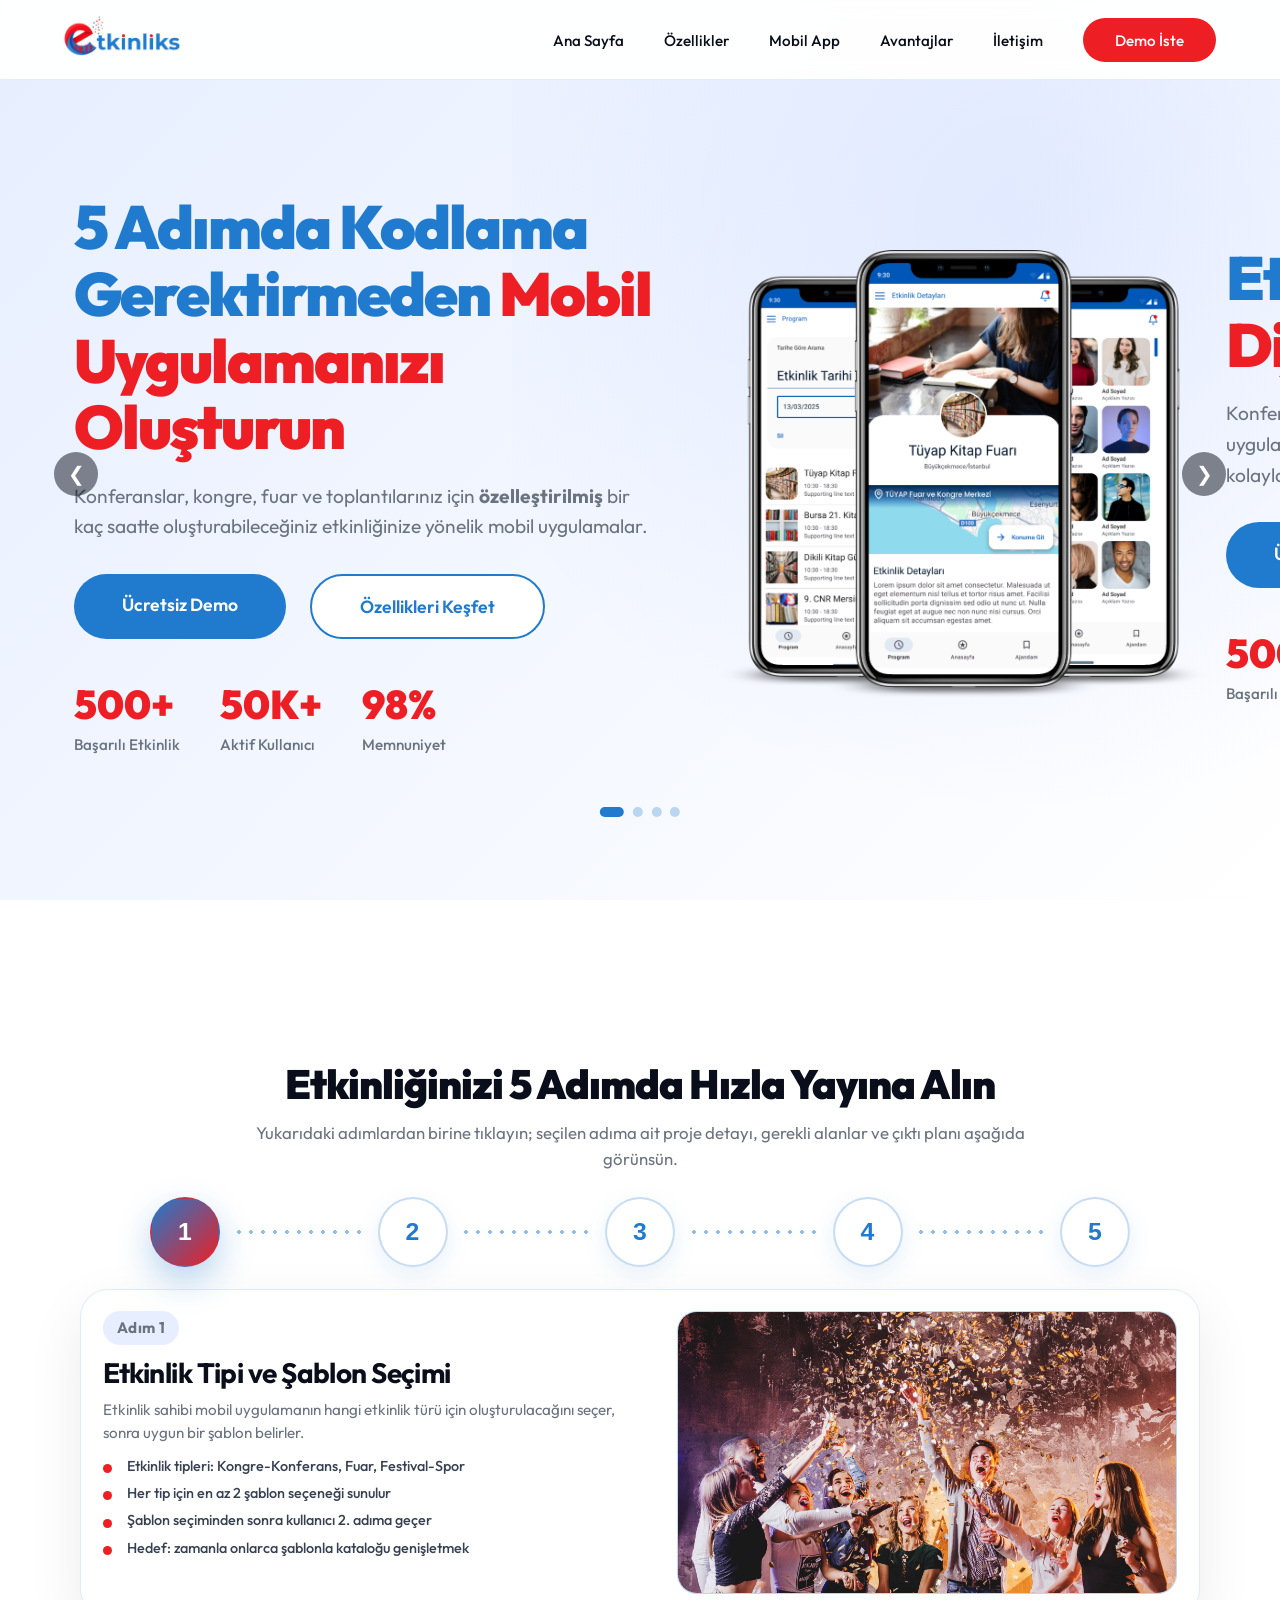
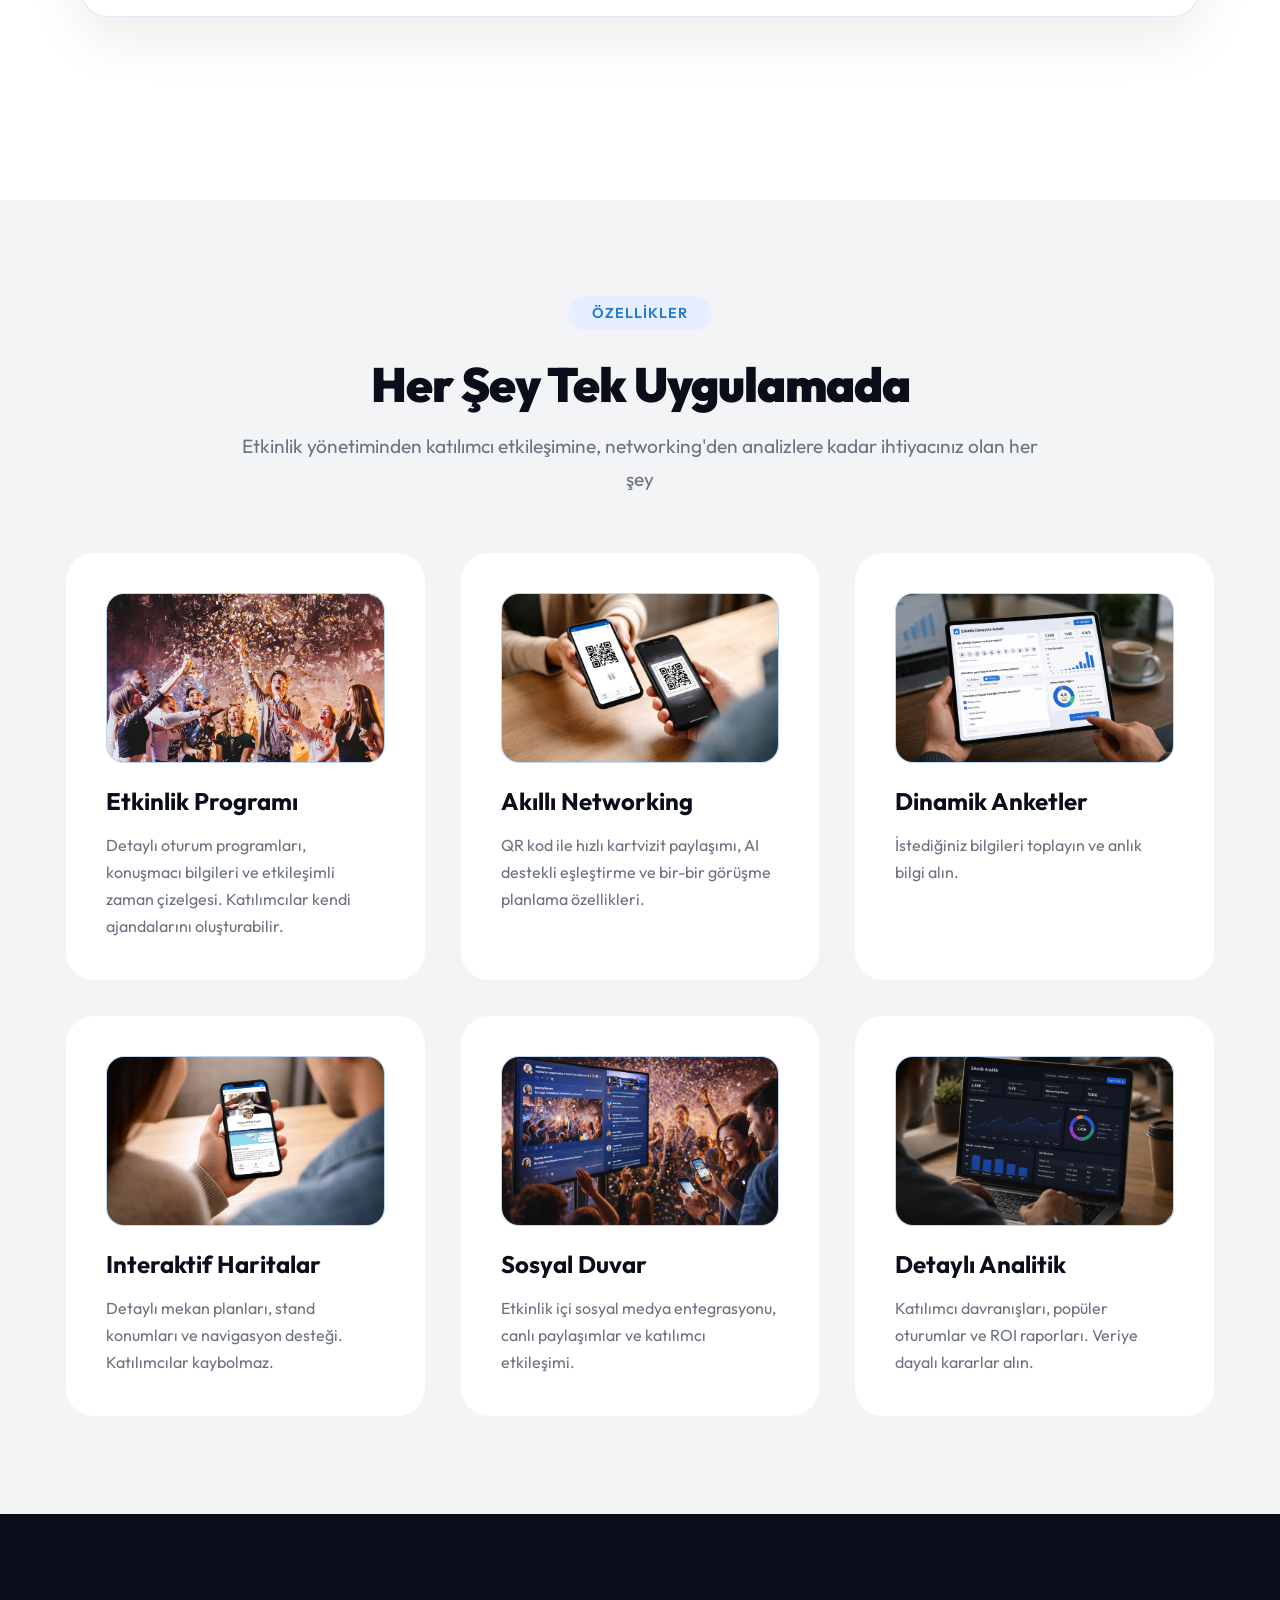
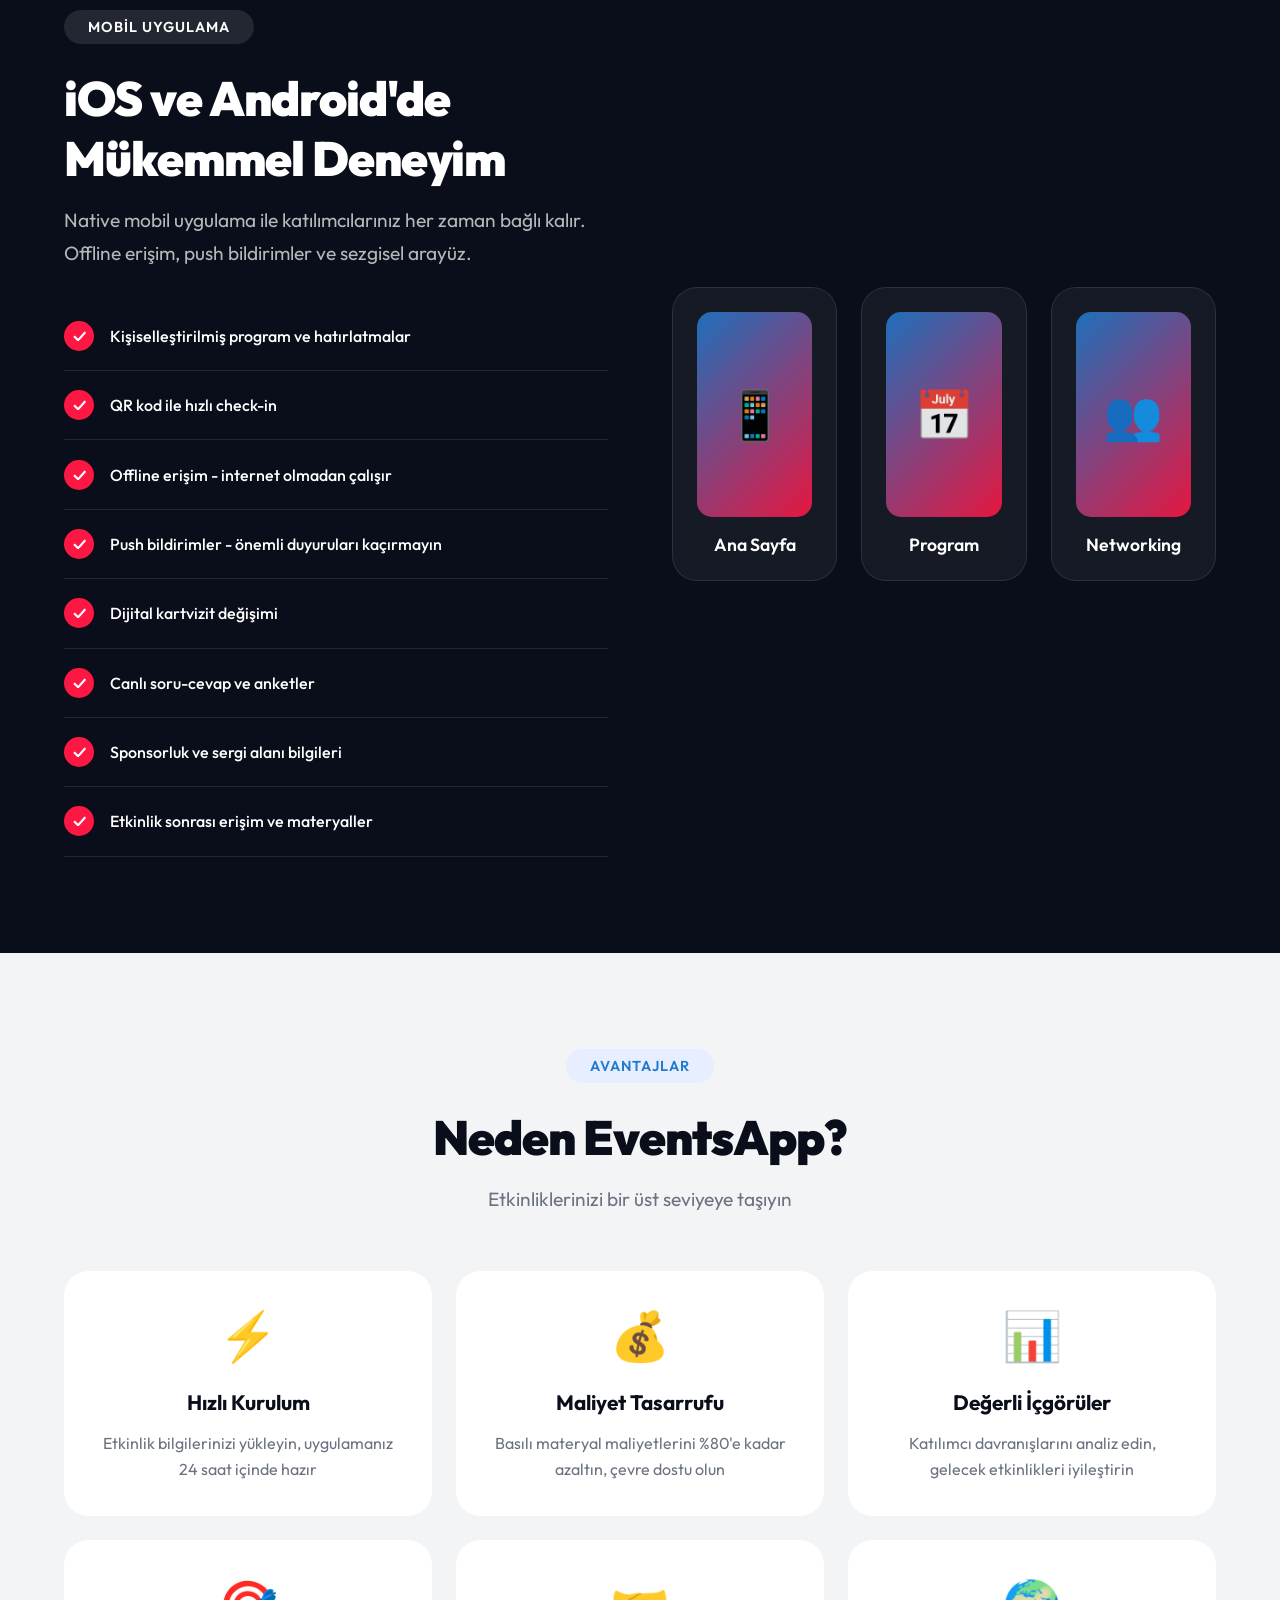
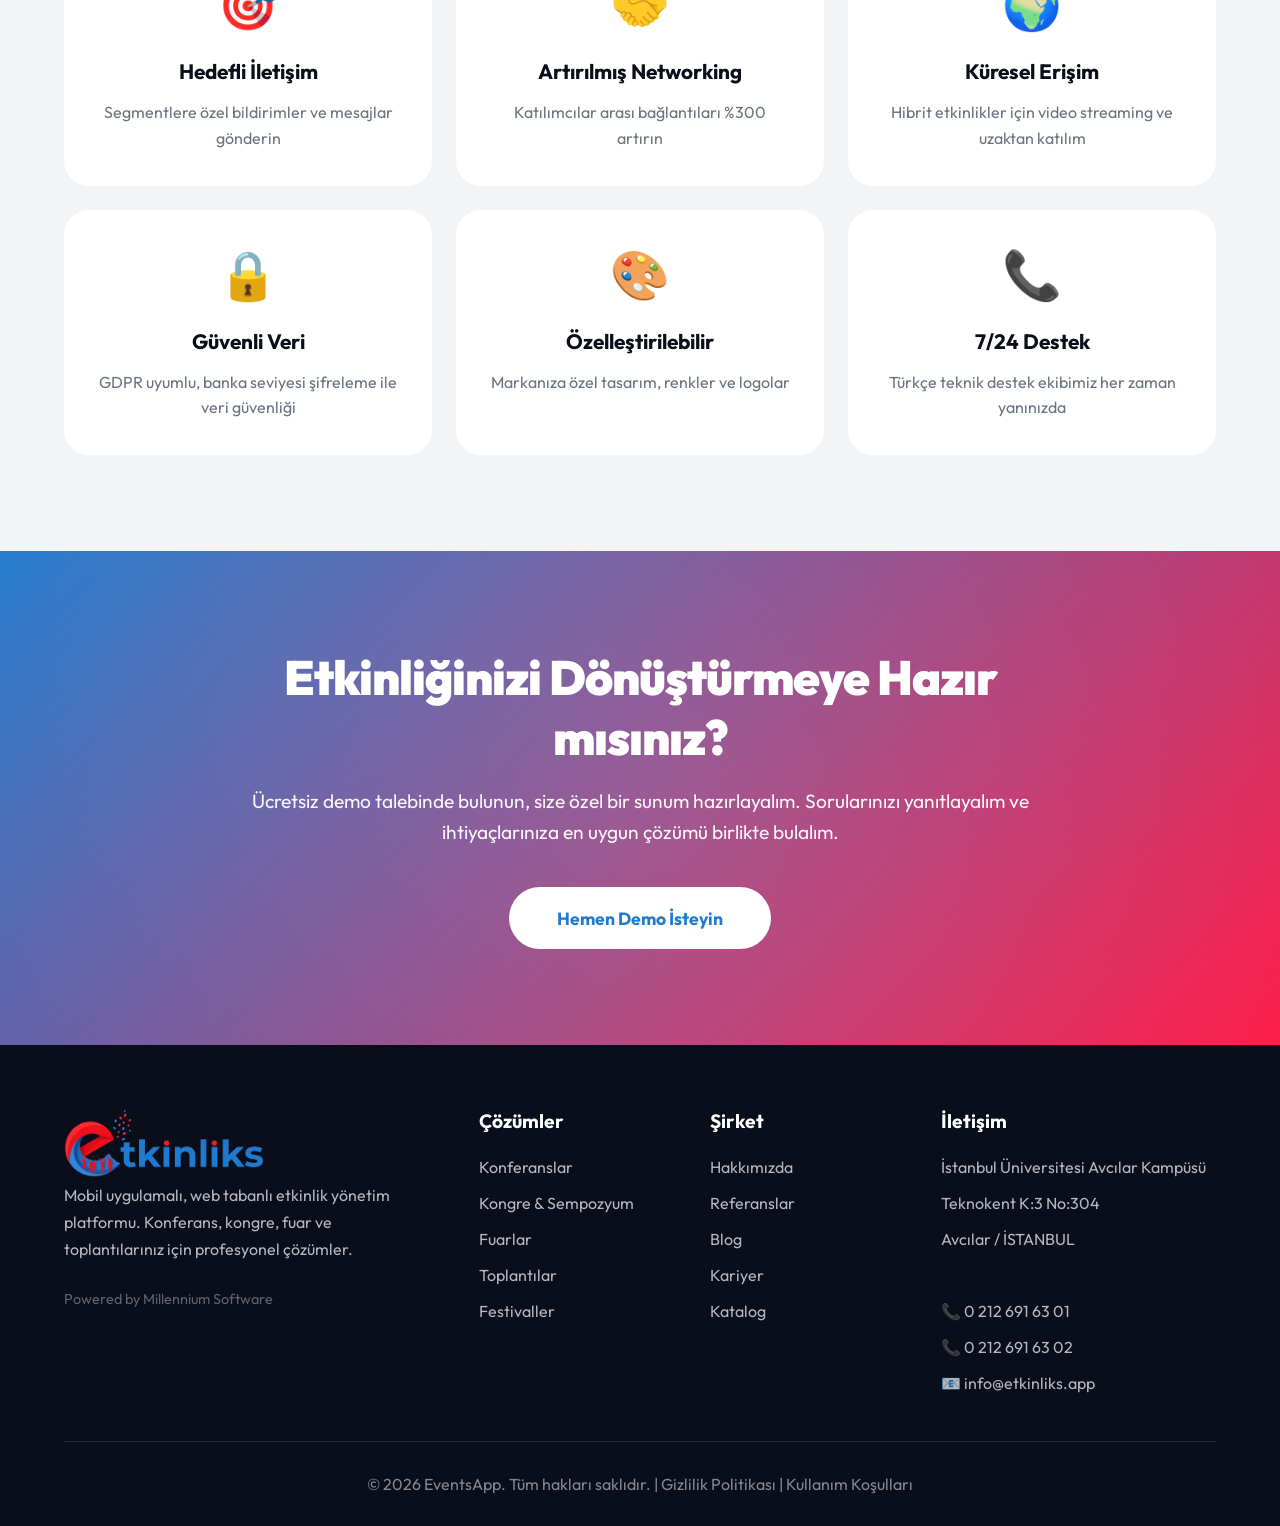
==== commit 41b061ae: "hero finish, header, mobil" ====
--- a/index.html
+++ b/index.html
@@ -13,8 +13,13 @@
 <body>
     <!-- Navigation -->
     <nav class="nav">
-        <div class="logo"><img style="max-height: 50px;" src="images/logo_uzun.png"></div>
-        <ul class="nav-links">
+        <div class="logo"><img style="max-height: 40px;" src="images/logo_uzun.png"></div>
+        <button class="mobile-menu-toggle" type="button" aria-label="Menüyü aç" aria-expanded="false" aria-controls="mainNavLinks">
+            <span></span>
+            <span></span>
+            <span></span>
+        </button>
+        <ul class="nav-links" id="mainNavLinks">
             <li><a href="index.html">Ana Sayfa</a></li>
             <li><a href="ozellikler.html">Özellikler</a></li>
             <li><a href="mobilapp.html">Mobil App</a></li>
@@ -474,15 +479,69 @@
             });
         });
 
-        // Navbar scroll effect
+        // Navbar scroll effect (hide on scroll down, show on scroll up)
+        let lastScrollY = window.scrollY;
         window.addEventListener('scroll', () => {
             const nav = document.querySelector('.nav');
-            if (window.scrollY > 50) {
+            if (!nav) return;
+
+            const currentScrollY = window.scrollY;
+            const isMenuOpen = nav.classList.contains('mobile-menu-open');
+
+            if (currentScrollY > 50) {
                 nav.classList.add('scrolled');
             } else {
                 nav.classList.remove('scrolled');
+                nav.classList.remove('nav-hidden');
             }
-        });
+
+            if (!isMenuOpen && currentScrollY > 120) {
+                if (currentScrollY > lastScrollY + 4) {
+                    nav.classList.add('nav-hidden');
+                } else if (currentScrollY < lastScrollY - 4) {
+                    nav.classList.remove('nav-hidden');
+                }
+            } else {
+                nav.classList.remove('nav-hidden');
+            }
+
+            lastScrollY = currentScrollY;
+        }, { passive: true });
+
+        // Mobile navigation
+        const navElement = document.querySelector('.nav');
+        const mobileMenuToggle = document.querySelector('.mobile-menu-toggle');
+        const navLinksList = document.getElementById('mainNavLinks');
+
+        if (navElement && mobileMenuToggle && navLinksList) {
+            const closeMobileMenu = () => {
+                navElement.classList.remove('mobile-menu-open');
+                mobileMenuToggle.setAttribute('aria-expanded', 'false');
+            };
+
+            mobileMenuToggle.addEventListener('click', () => {
+                const isOpen = navElement.classList.toggle('mobile-menu-open');
+                mobileMenuToggle.setAttribute('aria-expanded', isOpen ? 'true' : 'false');
+            });
+
+            navLinksList.querySelectorAll('a').forEach((link) => {
+                link.addEventListener('click', () => {
+                    closeMobileMenu();
+                });
+            });
+
+            document.addEventListener('click', (event) => {
+                if (!navElement.contains(event.target)) {
+                    closeMobileMenu();
+                }
+            });
+
+            window.addEventListener('resize', () => {
+                if (window.innerWidth > 768) {
+                    closeMobileMenu();
+                }
+            });
+        }
 
         // Hero carousel
         const heroCarousel = document.getElementById('heroCarousel');
@@ -492,6 +551,7 @@
             const heroDots = Array.from(heroCarousel.querySelectorAll('.hero-dot'));
             const prevBtn = heroCarousel.querySelector('.hero-prev');
             const nextBtn = heroCarousel.querySelector('.hero-next');
+            const isMobileCarousel = () => window.matchMedia('(max-width: 768px)').matches;
 
             // Clone last and first slides for seamless looping in both directions
             const lastClone = heroSlides[heroSlides.length - 1].cloneNode(true);
@@ -505,10 +565,21 @@
             const slideCount = heroSlides.length;
             let currentSlide = 1; // Start at 1 because of prepended clone
             let isTransitioning = false;
-
-            const setTrackPosition = (index, withTransition = true) => {
+            let touchStartX = 0;
+            let touchStartY = 0;
+            let touchDeltaX = 0;
+            let touchDragging = false;
+            let touchSwiping = false;
+
+            const getSlideWidth = () => {
+                const slide = heroTrack.querySelector('.hero-slide');
+                return slide ? slide.getBoundingClientRect().width : heroCarousel.clientWidth;
+            };
+
+            const setTrackPosition = (index, withTransition = true, dragOffset = 0) => {
+                const slideWidth = getSlideWidth();
                 heroTrack.style.transition = withTransition ? 'transform 0.55s ease' : 'none';
-                heroTrack.style.transform = `translateX(-${index * 100}%)`;
+                heroTrack.style.transform = `translateX(${(-index * slideWidth) + dragOffset}px)`;
             };
 
             const updateDots = (index) => {
@@ -540,6 +611,68 @@
                 isTransitioning = false;
             });
 
+            heroCarousel.addEventListener('touchstart', (event) => {
+                if (!isMobileCarousel() || event.touches.length !== 1 || isTransitioning) {
+                    return;
+                }
+
+                touchDragging = true;
+                touchSwiping = false;
+                touchStartX = event.touches[0].clientX;
+                touchStartY = event.touches[0].clientY;
+                touchDeltaX = 0;
+                heroTrack.style.transition = 'none';
+            }, { passive: true });
+
+            heroCarousel.addEventListener('touchmove', (event) => {
+                if (!touchDragging || event.touches.length !== 1) {
+                    return;
+                }
+
+                const currentX = event.touches[0].clientX;
+                const currentY = event.touches[0].clientY;
+                const deltaX = currentX - touchStartX;
+                const deltaY = currentY - touchStartY;
+
+                if (!touchSwiping) {
+                    if (Math.abs(deltaX) < 8 || Math.abs(deltaX) <= Math.abs(deltaY)) {
+                        return;
+                    }
+
+                    touchSwiping = true;
+                }
+
+                event.preventDefault();
+                touchDeltaX = deltaX;
+                setTrackPosition(currentSlide, false, touchDeltaX);
+            }, { passive: false });
+
+            const finishTouchSwipe = () => {
+                if (!touchDragging) {
+                    return;
+                }
+
+                const slideWidth = getSlideWidth();
+                const swipeThreshold = Math.min(90, slideWidth * 0.18);
+
+                if (touchSwiping && Math.abs(touchDeltaX) > swipeThreshold) {
+                    if (touchDeltaX < 0) {
+                        goToSlide(currentSlide + 1);
+                    } else {
+                        goToSlide(currentSlide - 1);
+                    }
+                } else {
+                    setTrackPosition(currentSlide, true);
+                }
+
+                touchDragging = false;
+                touchSwiping = false;
+                touchDeltaX = 0;
+            };
+
+            heroCarousel.addEventListener('touchend', finishTouchSwipe);
+            heroCarousel.addEventListener('touchcancel', finishTouchSwipe);
+
             prevBtn.addEventListener('click', () => goToSlide(currentSlide - 1));
             nextBtn.addEventListener('click', () => {
                 if (currentSlide === slideCount) {
@@ -554,6 +687,10 @@
             });
 
             setTrackPosition(1, false);
+
+            window.addEventListener('resize', () => {
+                setTrackPosition(currentSlide, false);
+            });
         }
 
         // Steps tabs
--- a/style.css
+++ b/style.css
@@ -36,11 +36,53 @@
             backdrop-filter: blur(10px);
             border-bottom: 1px solid rgba(0, 71, 255, 0.1);
             transition: all 0.3s ease;
+            transform: translateY(0);
+            opacity: 1;
+        }
+
+        .nav.nav-hidden {
+            transform: translateY(-120%);
+            opacity: 0;
+            pointer-events: none;
+        }
+
+        .nav.mobile-menu-open {
+            transform: translateY(0);
+            opacity: 1;
+            pointer-events: auto;
         }
 
         .nav.scrolled {
             padding: 1rem 5%;
             box-shadow: 0 4px 30px rgba(0, 0, 0, 0.05);
+        }
+
+        body[class^="page-"] .nav {
+            background: transparent;
+            backdrop-filter: none;
+            border-bottom-color: transparent;
+        }
+
+        body[class^="page-"] .nav.scrolled {
+            background: rgba(255, 255, 255, 0.95);
+            backdrop-filter: blur(10px);
+            border-bottom-color: rgba(0, 71, 255, 0.1);
+        }
+
+        body[class^="page-"] .nav-links a {
+            color: #ffffff;
+        }
+
+        body[class^="page-"] .nav-links a:after {
+            background: rgba(255, 255, 255, 0.9);
+        }
+
+        body[class^="page-"] .nav.scrolled .nav-links a {
+            color: var(--dark);
+        }
+
+        body[class^="page-"] .nav.scrolled .nav-links a:after {
+            background: var(--primary-blue);
         }
 
         .logo {
@@ -58,6 +100,41 @@
             gap: 2.5rem;
             list-style: none;
             align-items: center;
+        }
+
+        .mobile-menu-toggle {
+            display: none;
+            width: 42px;
+            height: 42px;
+            border: 1px solid rgba(32, 122, 205, 0.24);
+            border-radius: 12px;
+            background: rgba(255, 255, 255, 0.9);
+            align-items: center;
+            justify-content: center;
+            flex-direction: column;
+            gap: 4px;
+            cursor: pointer;
+        }
+
+        .mobile-menu-toggle span {
+            width: 18px;
+            height: 2px;
+            border-radius: 999px;
+            background: #0a0e1a;
+            display: block;
+            transition: transform 0.2s ease, opacity 0.2s ease;
+        }
+
+        .nav.mobile-menu-open .mobile-menu-toggle span:nth-child(1) {
+            transform: translateY(6px) rotate(45deg);
+        }
+
+        .nav.mobile-menu-open .mobile-menu-toggle span:nth-child(2) {
+            opacity: 0;
+        }
+
+        .nav.mobile-menu-open .mobile-menu-toggle span:nth-child(3) {
+            transform: translateY(-6px) rotate(-45deg);
         }
 
         .nav-links a {
@@ -1069,70 +1146,260 @@
         }
 
         @media (max-width: 768px) {
+            .mobile-menu-toggle {
+                display: inline-flex;
+            }
+
             .nav-links {
+                position: absolute;
+                top: calc(100% + 0.55rem);
+                left: 5%;
+                right: 5%;
+                display: flex;
+                flex-direction: column;
+                gap: 0.35rem;
+                padding: 0.85rem;
+                margin: 0;
+                background: #ffffff;
+                border: 1px solid rgba(32, 122, 205, 0.16);
+                border-radius: 18px;
+                box-shadow: 0 16px 32px rgba(10, 14, 26, 0.12);
+                opacity: 0;
+                visibility: hidden;
+                transform: translateY(-8px);
+                pointer-events: none;
+                transition: opacity 0.22s ease, transform 0.22s ease, visibility 0.22s ease;
+            }
+
+            .nav.mobile-menu-open .nav-links {
+                opacity: 1;
+                visibility: visible;
+                transform: translateY(0);
+                pointer-events: auto;
+            }
+
+            .nav-links li {
+                width: 100%;
+            }
+
+            .nav-links a {
+                display: block;
+                color: var(--dark);
+                font-size: 1rem;
+                padding: 0.8rem 0.9rem;
+                border-radius: 12px;
+            }
+
+            .nav-links a:hover {
+                background: rgba(32, 122, 205, 0.08);
+            }
+
+            .nav-links a:after {
                 display: none;
             }
 
+            body[class^="page-"] .nav-links a {
+                color: var(--dark);
+            }
+
+            .nav-links .cta-button {
+                width: 100%;
+                text-align: center;
+                padding: 0.9rem 1rem;
+            }
+
             .hero {
-                min-height: auto;
-                padding: 6.5rem 5% 4rem;
+                min-height: 100svh;
+                padding: 5.6rem 0 4.4rem;
+                align-items: center;
+            }
+
+            .hero-carousel {
+                width: 100%;
+                max-width: 100%;
+                overflow: hidden;
+                padding: 0 1rem 1.2rem;
+                touch-action: pan-y;
+            }
+
+            .hero-slide {
+                padding: 0;
+                position: relative;
+            }
+
+            .hero-slide:before {
+                content: '';
+                position: absolute;
+                inset: -0.5rem 0.25rem auto;
+                height: 68%;
+                pointer-events: none;
+                z-index: 0;
             }
 
             .hero-content {
-                justify-items: center;
+                width: 100%;
+                max-width: 680px;
+                margin: 0 auto;
+                grid-template-columns: 1fr;
+                gap: 0.9rem;
+                justify-items: start;
+                text-align: left;
+                padding: 1.1rem 0.1rem 0;
+                position: relative;
+                z-index: 1;
+            }
+
+            .hero-track {
+                user-select: none;
+                -webkit-user-select: none;
+            }
+
+            .hero-text-2 {
+                width: 100%;
+                display: flex;
+                flex-direction: column;
+                align-items: flex-start;
             }
 
             .hero-phone {
                 display: none;
             }
 
-            .hero-text-2 {
+            .hero-text-2 h1 {
+                font-size: clamp(2.2rem, 8.8vw, 3.15rem);
+                line-height: 1.02;
+                margin-bottom: 0.7rem;
+                letter-spacing: -1.4px;
+                max-width: 11ch;
+            }
+
+            .hero-text-2 p {
+                margin: 0 0 1.15rem;
+                max-width: 36rem;
+                font-size: 0.98rem;
+                line-height: 1.62;
+            }
+
+            .hero-buttons {
+                width: 100%;
+                flex-direction: row;
+                flex-wrap: wrap;
+                gap: 0.7rem;
+                margin-bottom: 1rem;
+            }
+
+            .btn-primary,
+            .btn-secondary {
+                width: calc(50% - 0.35rem);
+                min-width: 160px;
+                padding: 0.95rem 1rem;
+                font-size: 0.98rem;
+            }
+
+            .stats {
+                width: 100%;
+                display: grid;
+                grid-template-columns: repeat(2, minmax(0, 1fr));
+                gap: 0.7rem;
+            }
+
+            .stat {
+                min-width: 0;
+                padding: 0.95rem 0.8rem;
+                text-align: left;
+                background: rgba(255, 255, 255, 0.7);
+                border: 1px solid rgba(32, 122, 205, 0.14);
+                border-radius: 18px;
+                box-shadow: 0 10px 24px rgba(10, 14, 26, 0.06);
+            }
+
+            .stat-number {
+                font-size: 1.45rem;
+                margin-bottom: 0.12rem;
+            }
+
+            .stat-label {
+                font-size: 0.76rem;
+                line-height: 1.3;
+            }
+
+            .hero-nav {
+                width: 42px;
+                height: 42px;
+                top: auto;
+                bottom: 0.65rem;
+                transform: none;
+                background: rgba(10, 14, 26, 0.82);
+            }
+
+            .hero-prev {
+                left: calc(50% - 92px);
+            }
+
+            .hero-next {
+                right: calc(50% - 92px);
+            }
+
+            .hero-dots {
+                bottom: 0.9rem;
+                gap: 0.42rem;
+            }
+
+            body[class^="page-"] .hero {
+                min-height: 100svh;
+                padding: 6.2rem 5% 2.4rem;
+                align-items: stretch;
+            }
+
+            body[class^="page-"] .hero-content {
+                width: 100%;
+                max-width: 100%;
+                min-height: calc(100svh - 8.6rem);
+                margin: 0 auto;
+                padding: 0;
+                gap: 1.35rem;
+                justify-items: center;
+                align-content: center;
                 text-align: center;
             }
 
-            .hero-nav {
-                width: 38px;
-                height: 38px;
-                bottom: 0.5rem;
-            }
-
-            .hero-prev {
-                left: calc(50% - 74px);
-            }
-
-            .hero-next {
-                right: calc(50% - 74px);
-            }
-
-            .hero-phone {
-                height: clamp(280px, 48vh, 520px);
-                max-height: calc(100vh - 8.5rem);
-            }
-
-            .phone-mockup {
-                width: min(100%, 320px);
-            }
-
-            .hero-text h1 {
-                font-size: 2.5rem;
-            }
-
-            .hero-text p {
-                font-size: 1.1rem;
-            }
-
-            .hero-text-2 p {
-                margin: 0 auto 2rem;
-            }
-
-            .hero-buttons {
+            body[class^="page-"] .hero-text-2 {
+                align-items: center;
+            }
+
+            body[class^="page-"] .hero-text-2 h1 {
+                font-size: clamp(2.45rem, 9.8vw, 3.7rem);
+                max-width: 13ch;
+                text-align: center;
+            }
+
+            body[class^="page-"] .hero-text-2 p {
+                margin: 0 auto 1.6rem;
+                max-width: 38ch;
+                font-size: 1.04rem;
+                text-align: center;
+            }
+
+            body[class^="page-"] .hero-buttons {
                 justify-content: center;
-                flex-wrap: wrap;
-            }
-
-            .stats {
+                margin-bottom: 1.35rem;
+            }
+
+            body[class^="page-"] .hero .btn-primary,
+            body[class^="page-"] .hero .btn-secondary {
+                min-width: min(100%, 210px);
+                padding: 1.02rem 1.1rem;
+                font-size: 1rem;
+            }
+
+            body[class^="page-"] .hero .stats {
+                width: 100%;
                 justify-content: center;
-                flex-wrap: wrap;
+                grid-template-columns: repeat(3, minmax(0, 1fr));
+            }
+
+            body[class^="page-"] .hero .stat {
+                text-align: center;
             }
 
             .steps {
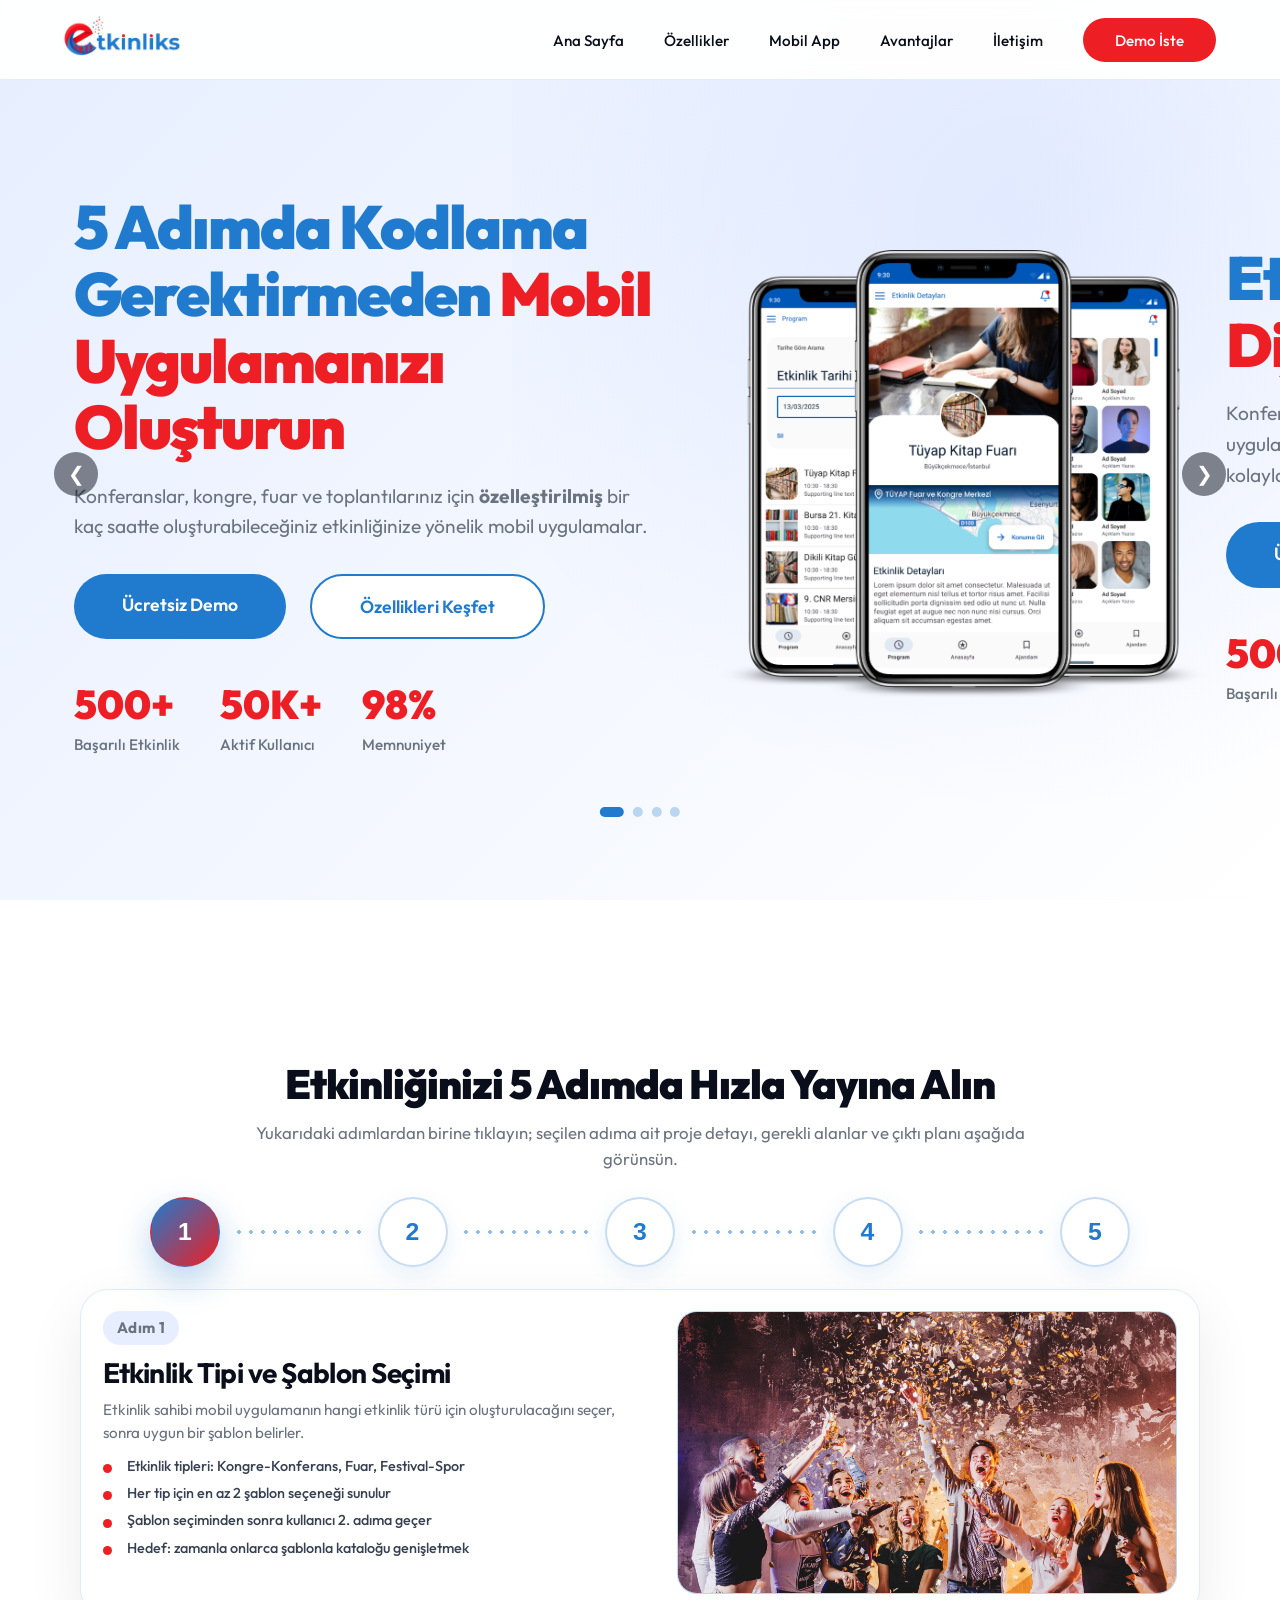
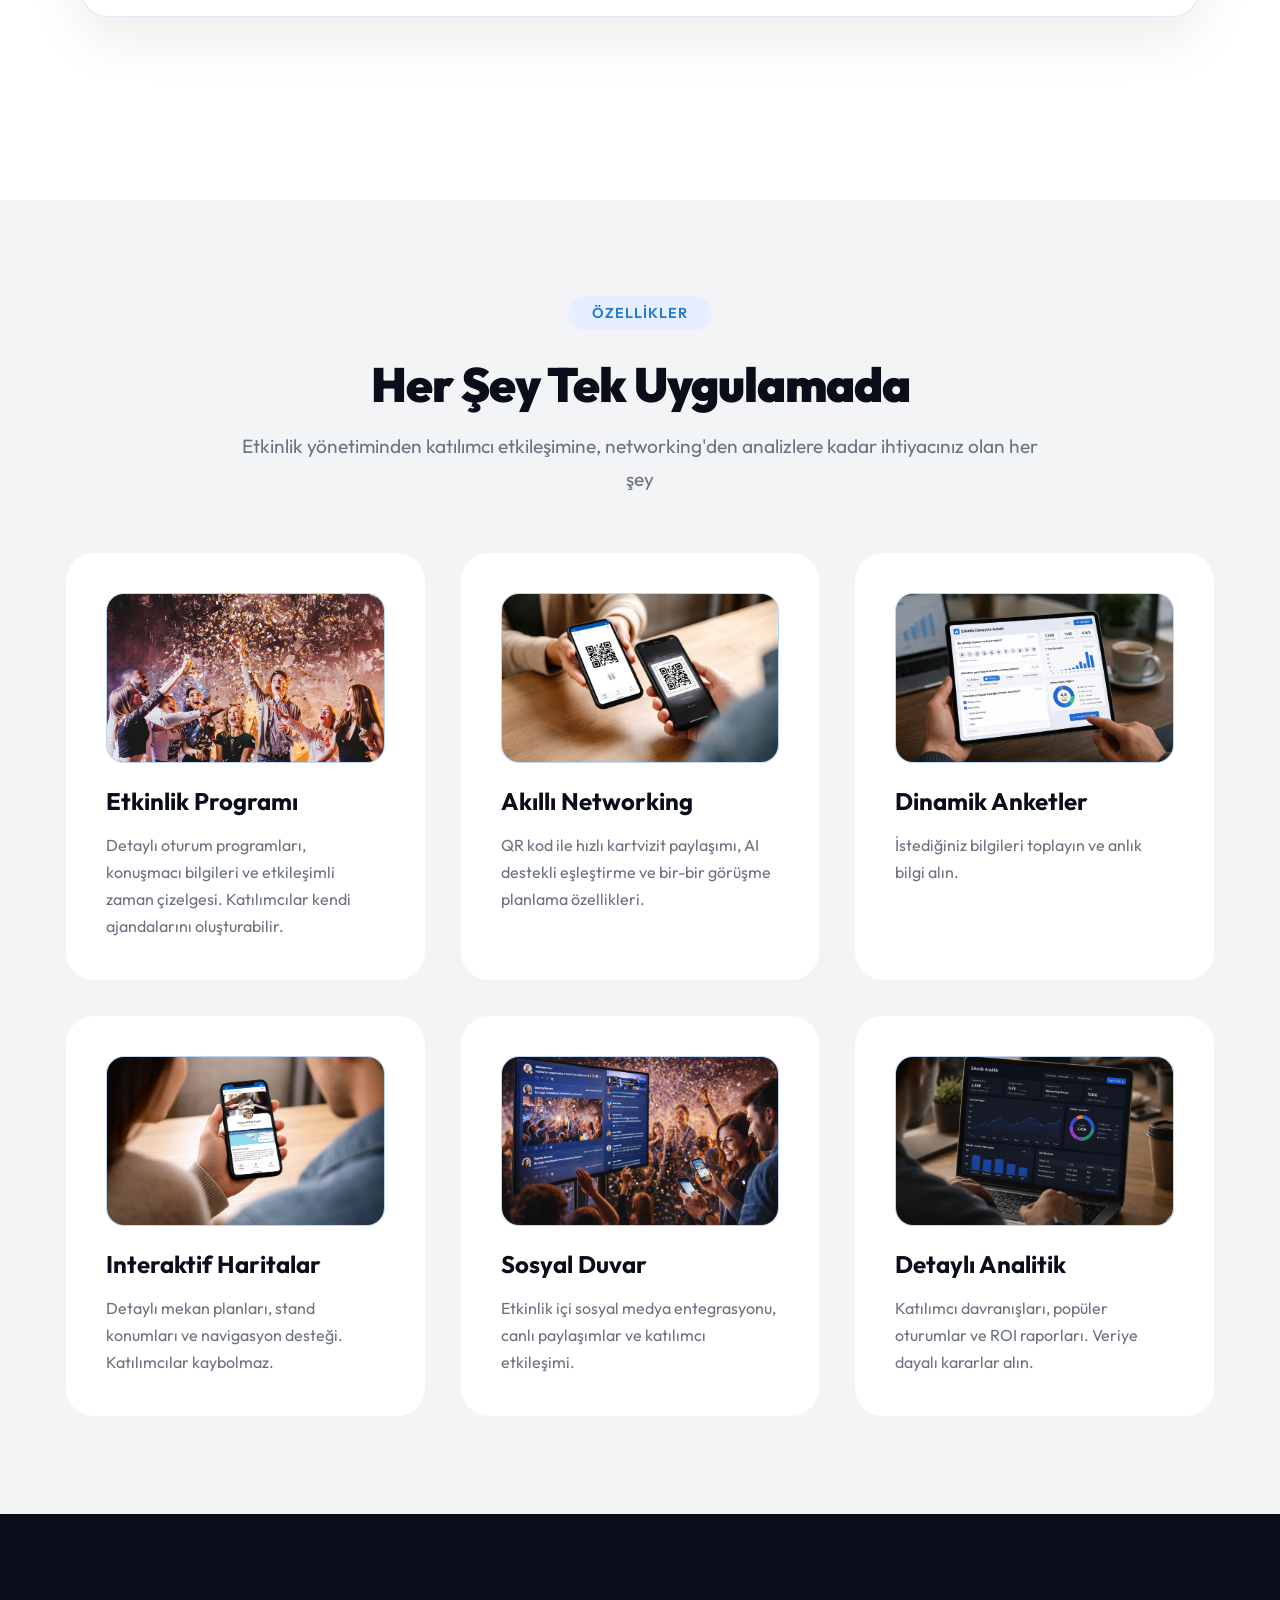
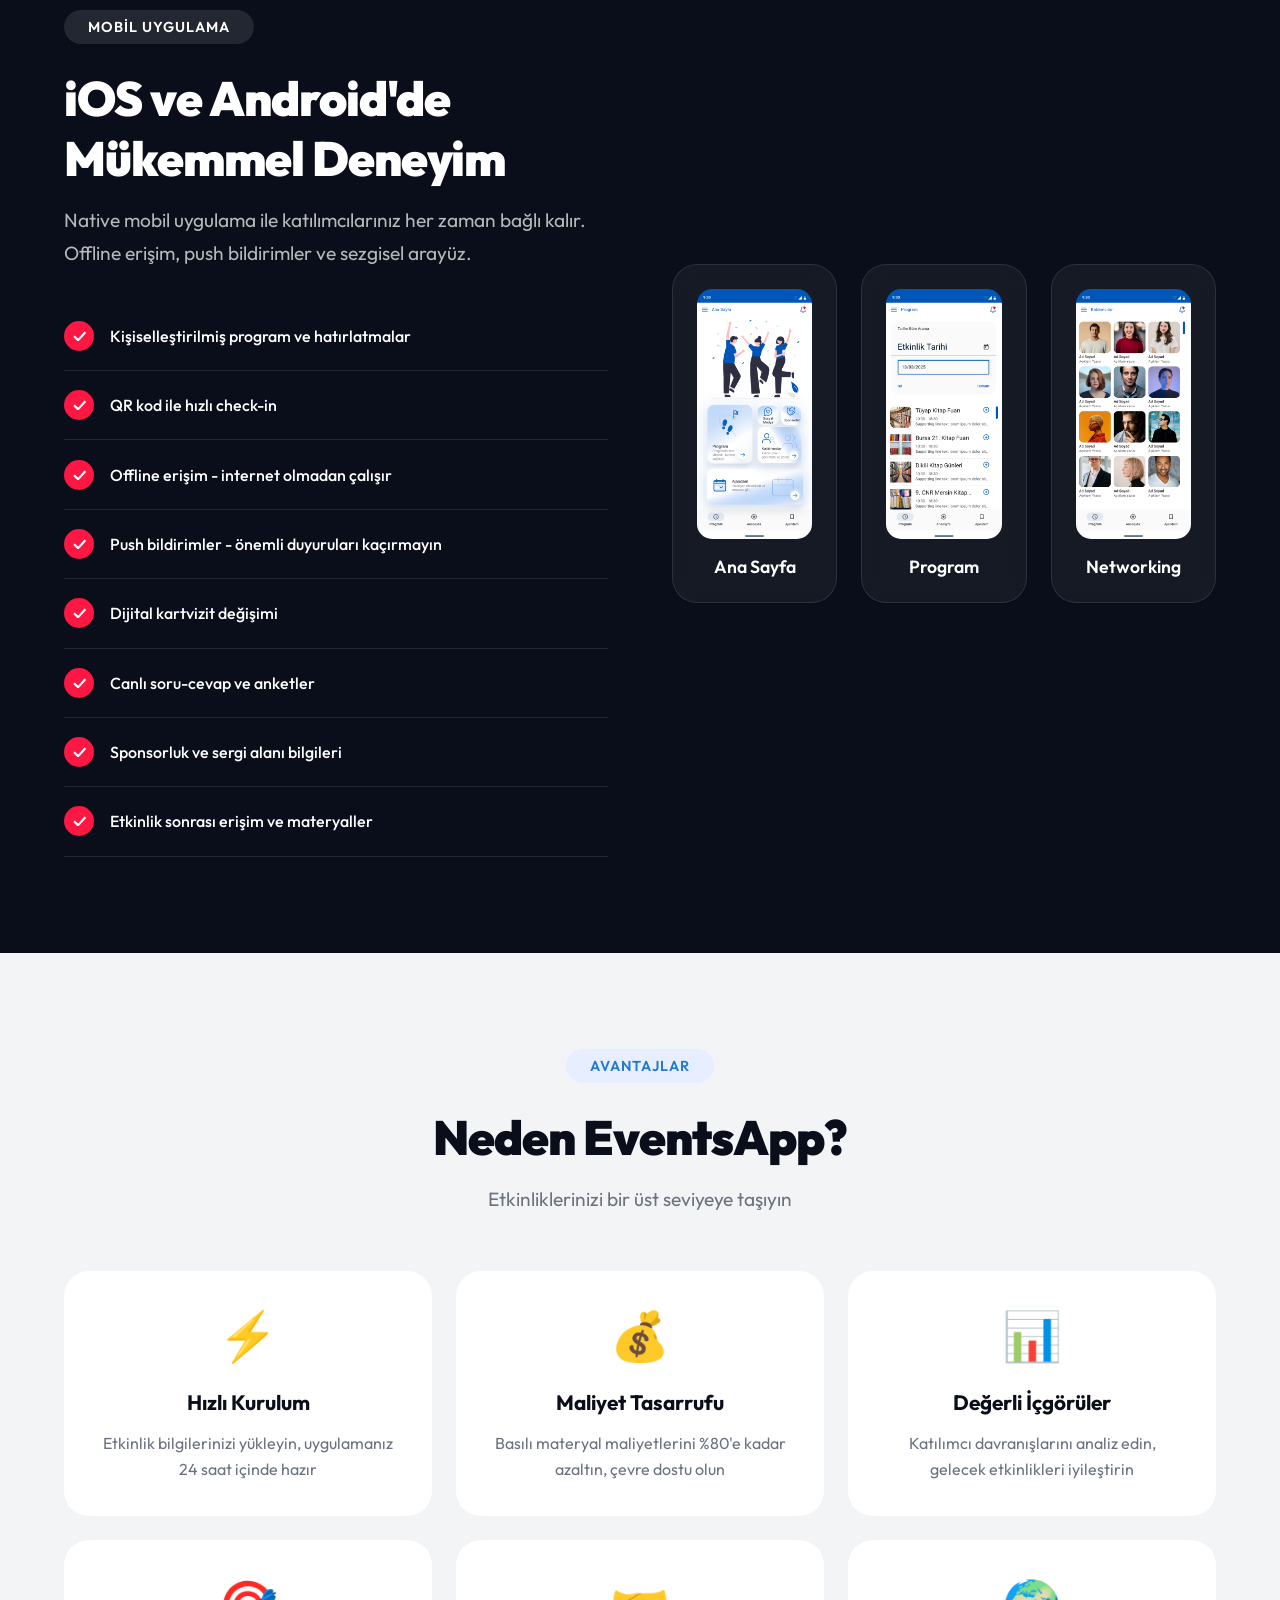
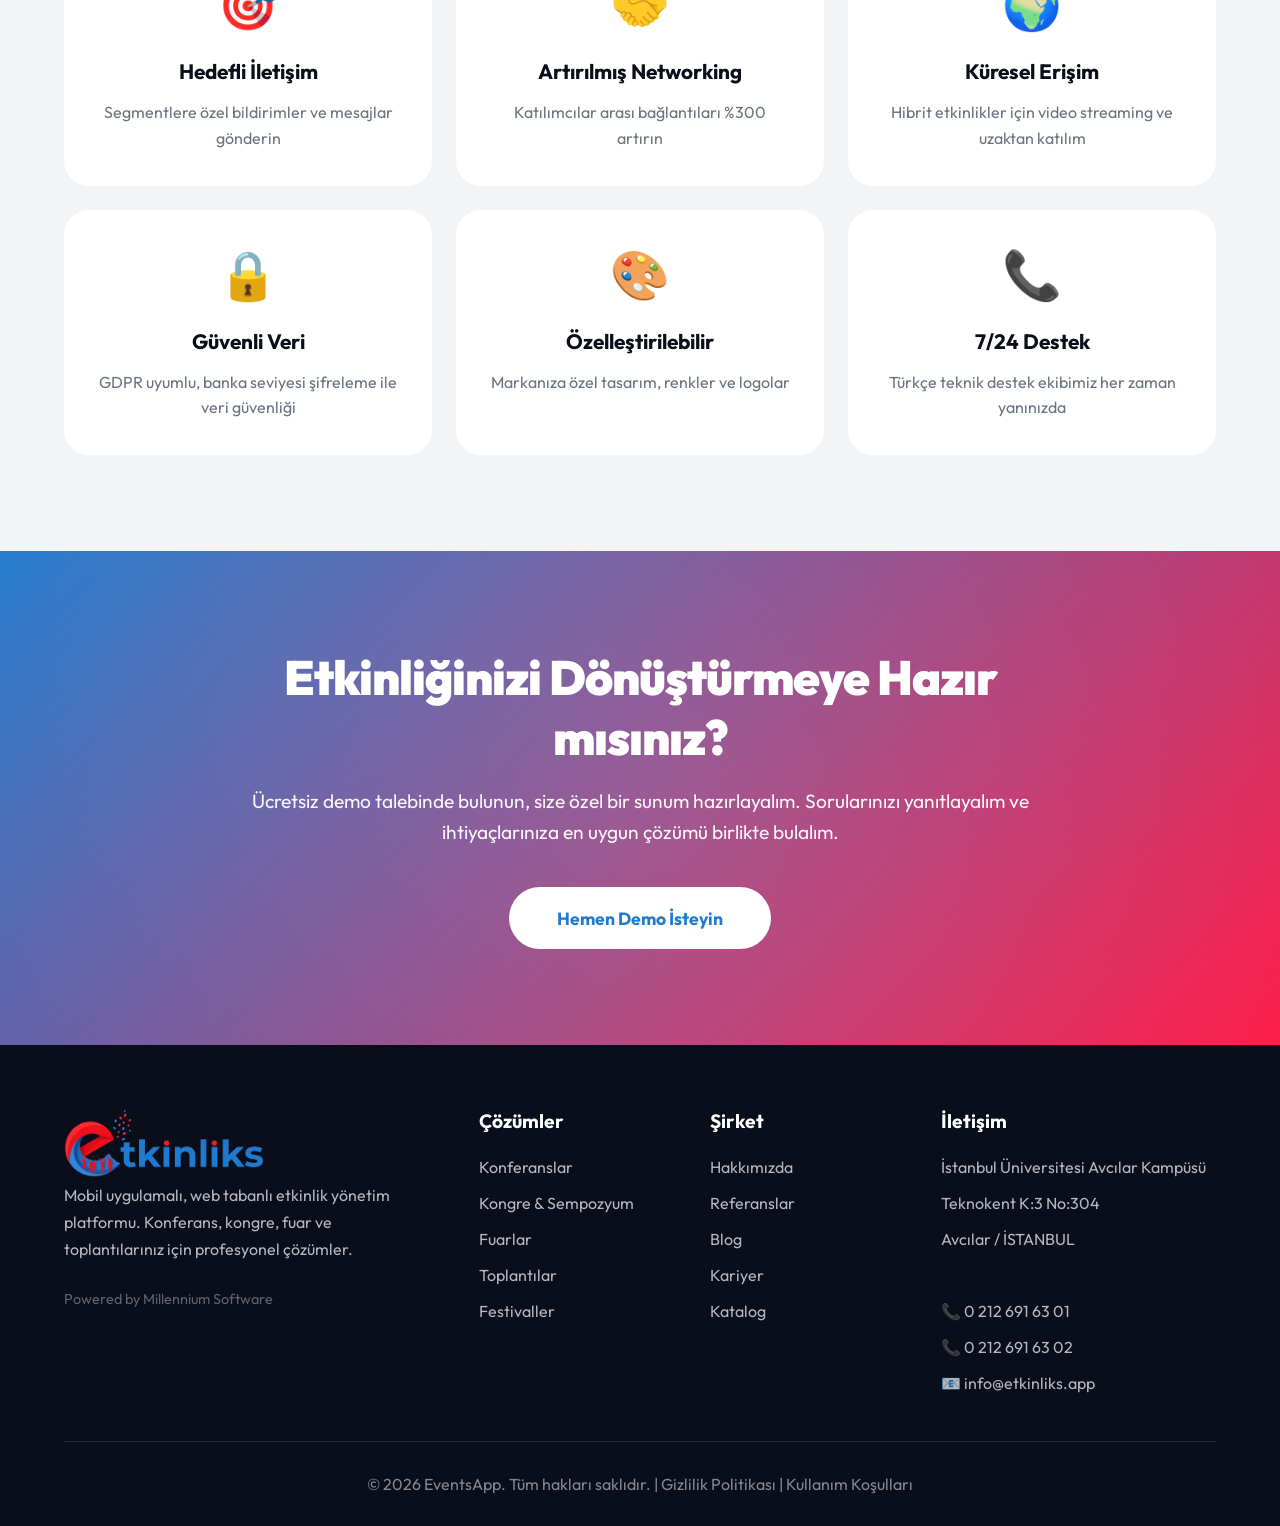
==== commit 394daa7f: "mobil ekran görselleri" ====
--- a/index.html
+++ b/index.html
@@ -7,6 +7,7 @@
     <meta name="description" content="EventsApp ile etkinlikleriniz için özel mobil uygulama oluşturun. Katılımcı deneyimini geliştirin, networking'i kolaylaştırın, etkinlik verilerinizi analiz edin.">
     <link rel="preconnect" href="https://fonts.googleapis.com">
     <link rel="preconnect" href="https://fonts.gstatic.com" crossorigin>
+    <link rel="icon" type="image/png" href="images/logo.png">
     <link rel="stylesheet" href="style.css">
     <link href="https://fonts.googleapis.com/css2?family=Outfit:wght@300;400;500;600;700;800;900&family=Space+Mono:wght@400;700&display=swap" rel="stylesheet">
 </head>
@@ -341,15 +342,15 @@
             </div>
             <div class="mobile-screens">
                 <div class="screen-card delay-1">
-                    <div class="screen-preview">📱</div>
+                    <img src="images/Ana Sayfa.png" alt="Ana Sayfa ekranı">
                     <h4>Ana Sayfa</h4>
                 </div>
                 <div class="screen-card delay-2">
-                    <div class="screen-preview">📅</div>
+                    <img src="images/Program.png" alt="Program ekranı">
                     <h4>Program</h4>
                 </div>
                 <div class="screen-card delay-3">
-                    <div class="screen-preview">👥</div>
+                    <img src="images/Katılımcılar.png" alt="Katılımcılar ekranı">
                     <h4>Networking</h4>
                 </div>
             </div>
--- a/style.css
+++ b/style.css
@@ -834,16 +834,34 @@
             background: rgba(255, 255, 255, 0.08);
         }
 
+        .mobile-screens .screen-card > img {
+            width: 100%;
+            height: auto;
+            border-radius: 15px;
+            margin-bottom: 1rem;
+            display: block;
+        }
+
         .screen-preview {
             aspect-ratio: 9/16;
-            background: linear-gradient(135deg, var(--primary-blue), var(--primary-red));
+            background: transparent;
             border-radius: 15px;
+            overflow: hidden;
             margin-bottom: 1rem;
             display: flex;
             align-items: center;
             justify-content: center;
             font-size: 3rem;
             opacity: 0.9;
+        }
+
+        .screen-preview img {
+            width: 100%;
+            height: 100%;
+            max-width: none;
+            max-height: none;
+            object-fit: cover;
+            display: block;
         }
 
         .screen-card h4 {
@@ -1673,8 +1691,9 @@
         }
 
         .page-mobilapp .hero-text p,
+        .page-mobilapp .hero-text-2 p,
         .page-mobilapp .stat-label {
-            color: rgba(255, 255, 255, 0.78);
+            color: rgba(255, 255, 255, 0.9);
         }
 
         .page-mobilapp .stats {
@@ -1699,6 +1718,12 @@
 
         .page-mobilapp .mobile-features {
             background: linear-gradient(180deg, #030816, #090f20);
+        }
+
+        .page-mobilapp .mobile-features .section-header p,
+        .page-mobilapp .mobile-features .feature-list li,
+        .page-mobilapp .mobile-features .screen-card h4 {
+            color: rgba(255, 255, 255, 0.9);
         }
 
         .page-mobilapp .mobile-features .section-tag {
@@ -2028,11 +2053,19 @@
             color: #fff;
         }
 
-        .page-ozellikler .hero-text p,
-        .page-avantajlar .hero-text p,
-        .page-demoiste .hero-text p,
-        .page-iletisim .hero-text p {
-            color: rgba(255, 255, 255, 0.78);
+        .page-ozellikler .hero-text-2 p,
+        .page-avantajlar .hero-text-2 p,
+        .page-demoiste .hero-text-2 p,
+        .page-iletisim .hero-text-2 p {
+            color: rgba(255, 255, 255, 0.9);
+        }
+
+        .page-mobilapp .stat-label,
+        .page-ozellikler .stat-label,
+        .page-avantajlar .stat-label,
+        .page-demoiste .stat-label,
+        .page-iletisim .stat-label {
+            color: rgba(255, 255, 255, 0.86);
         }
 
         .page-ozellikler .btn-primary,
@@ -2117,6 +2150,15 @@
             color: rgba(255, 255, 255, 0.85);
         }
 
+        .page-ozellikler .feature-card h3,
+        .page-avantajlar .benefit-card h3,
+        .page-demoiste .info-card h3,
+        .page-demoiste .info-list li,
+        .page-iletisim .contact-card p,
+        .page-iletisim .contact-list li {
+            color: rgba(255, 255, 255, 0.94);
+        }
+
         .page-demoiste .field-group input,
         .page-demoiste .field-group select,
         .page-demoiste .field-group textarea,
